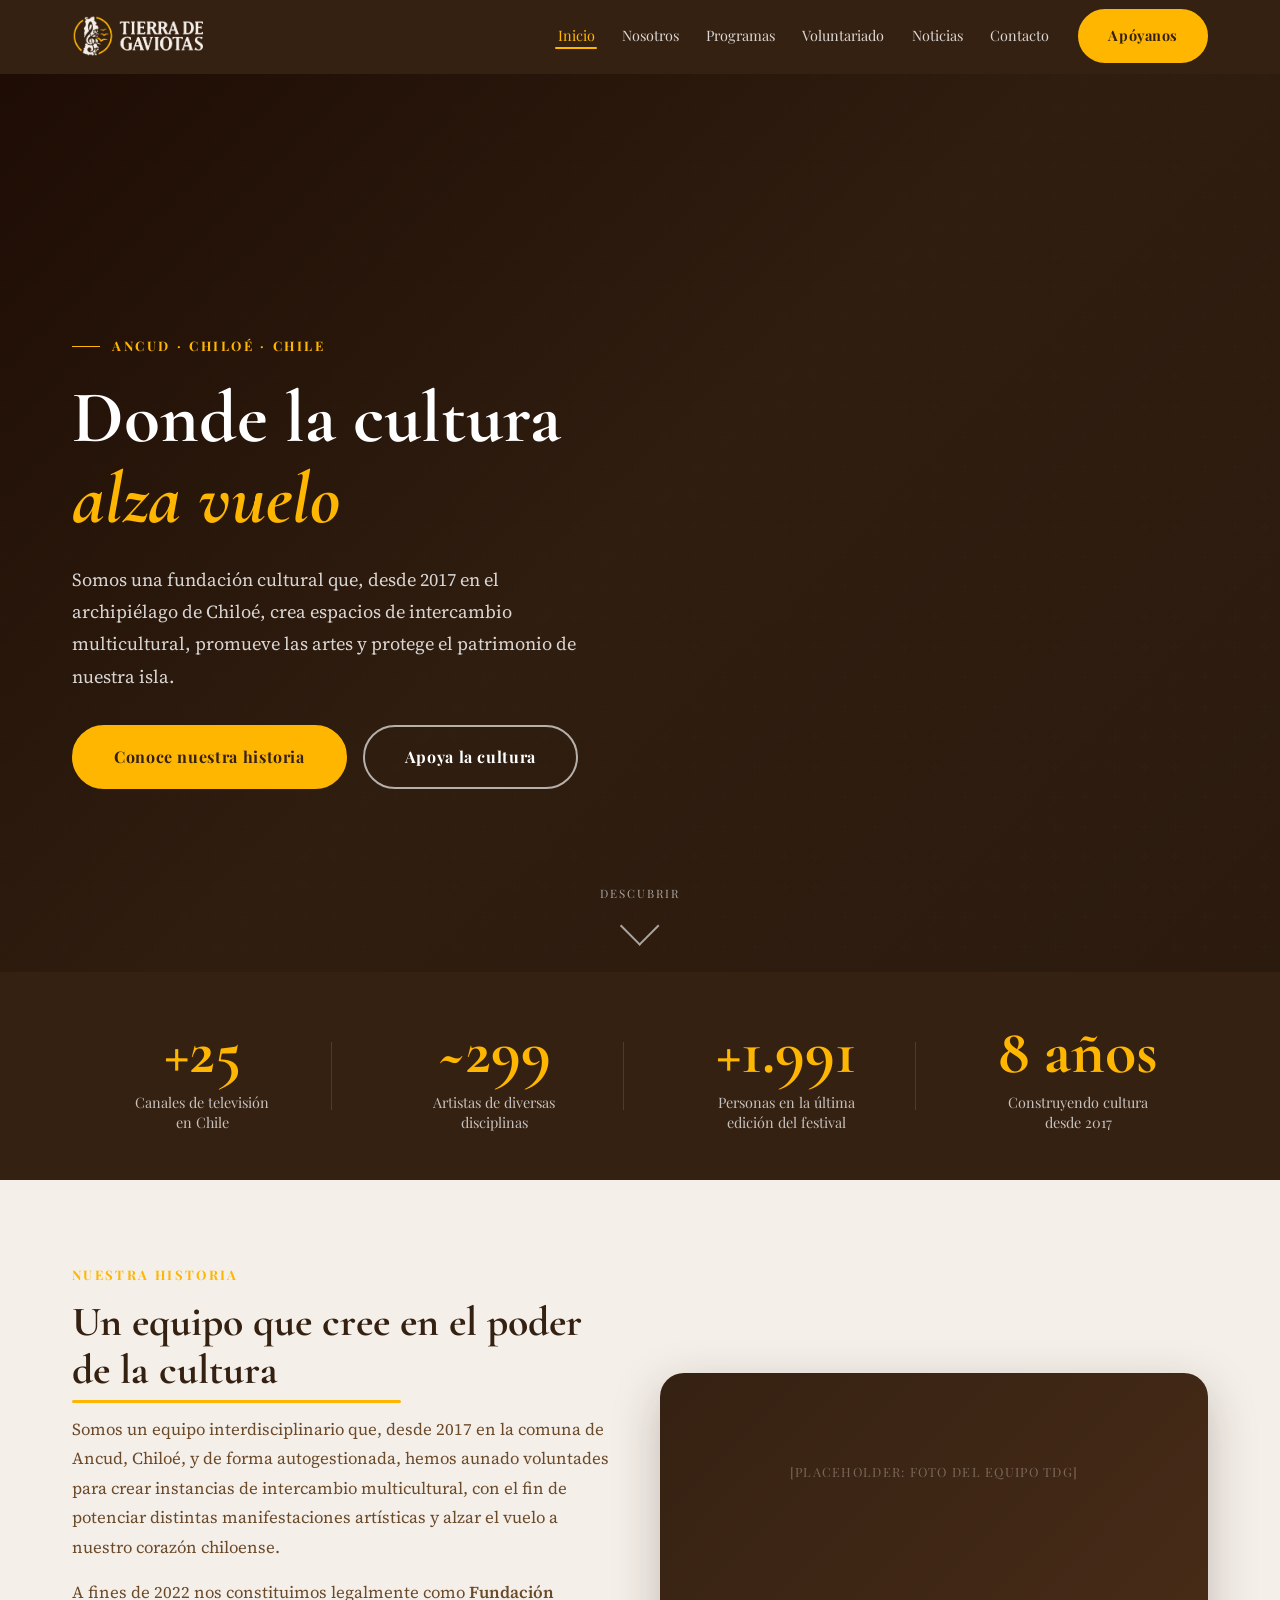
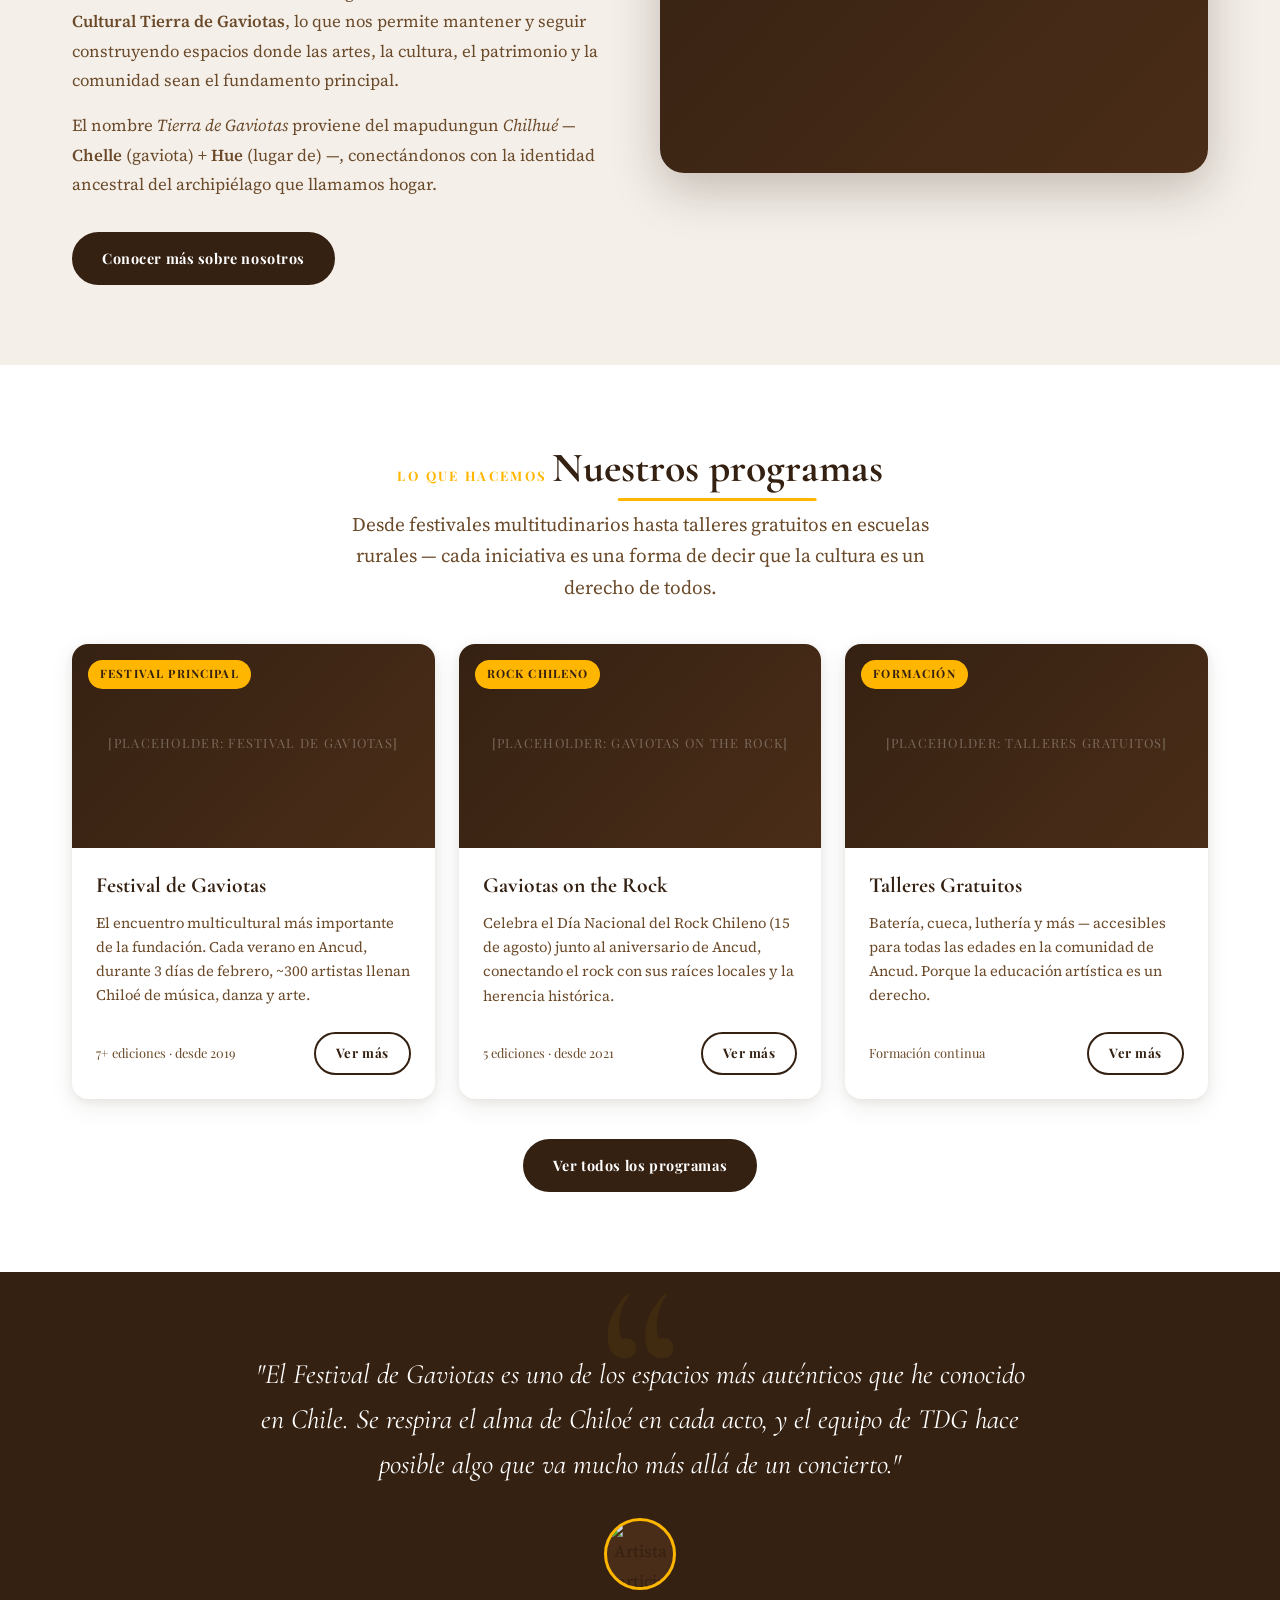
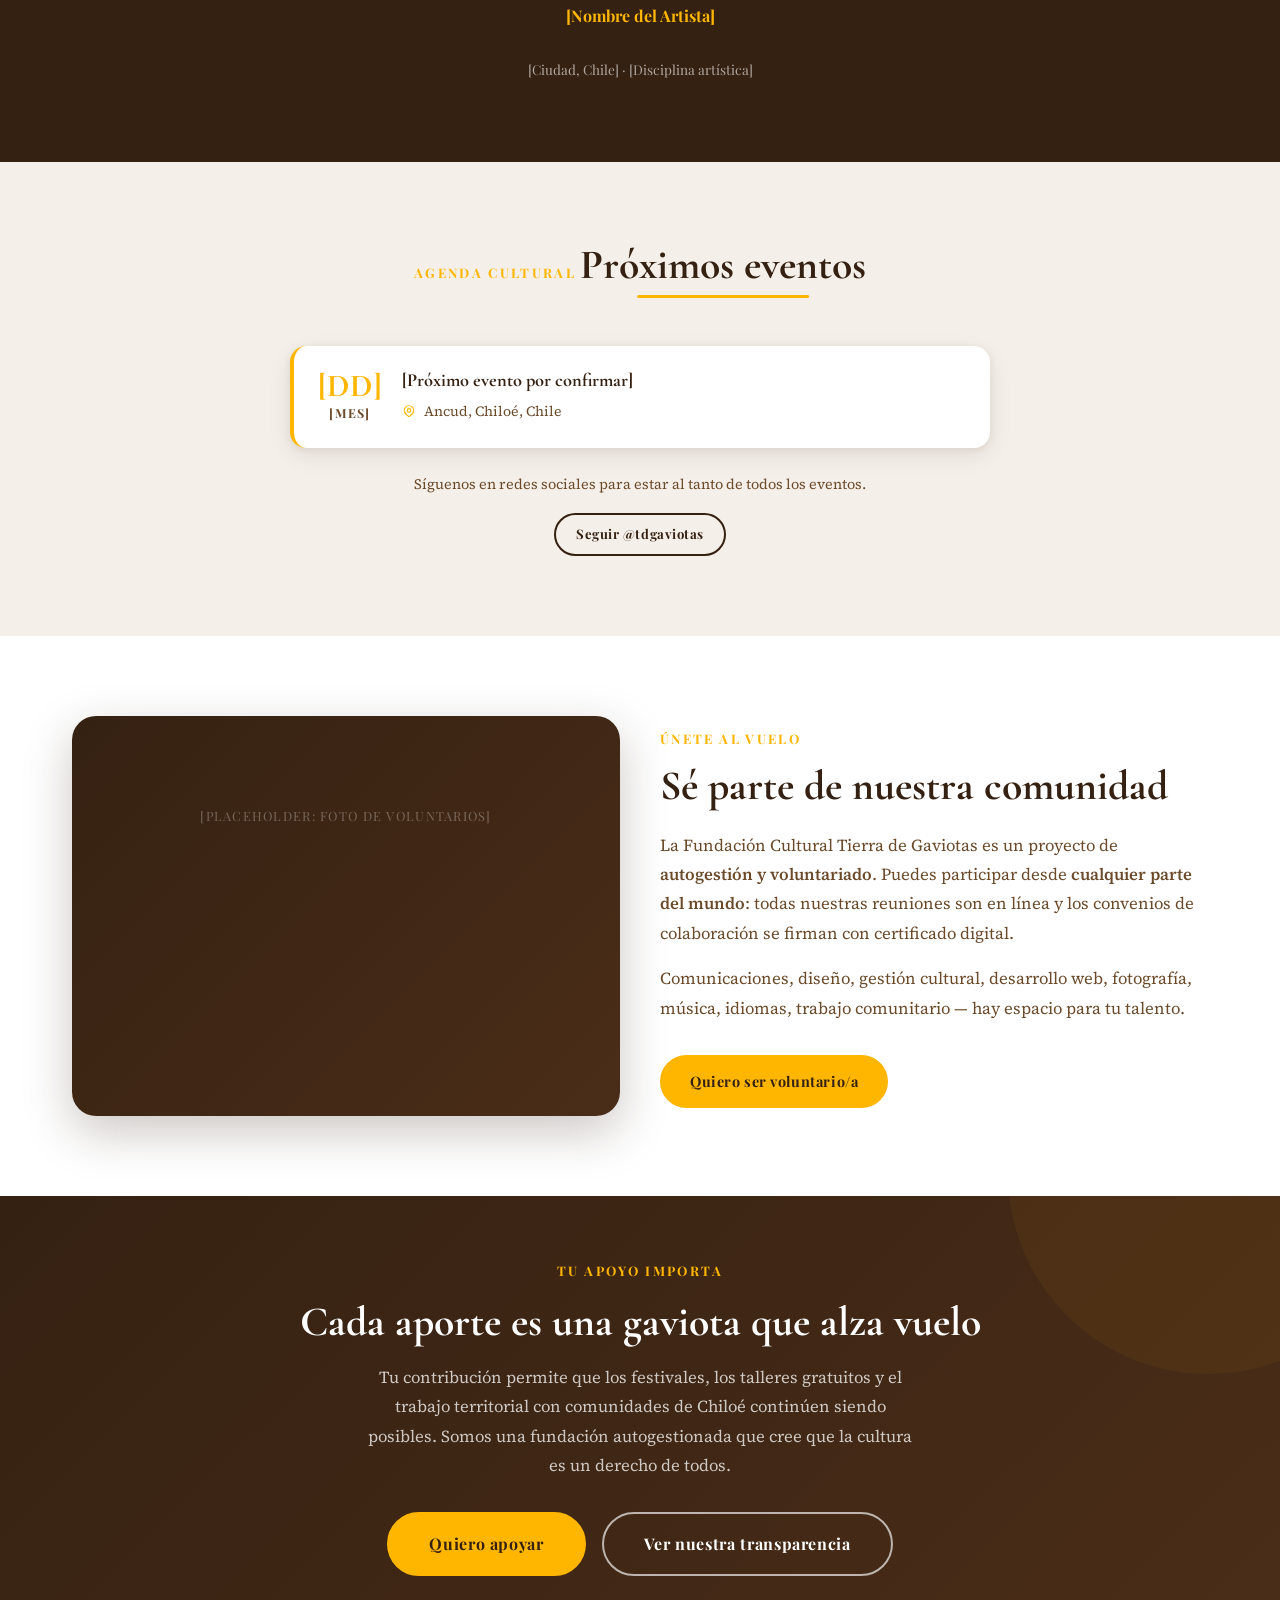
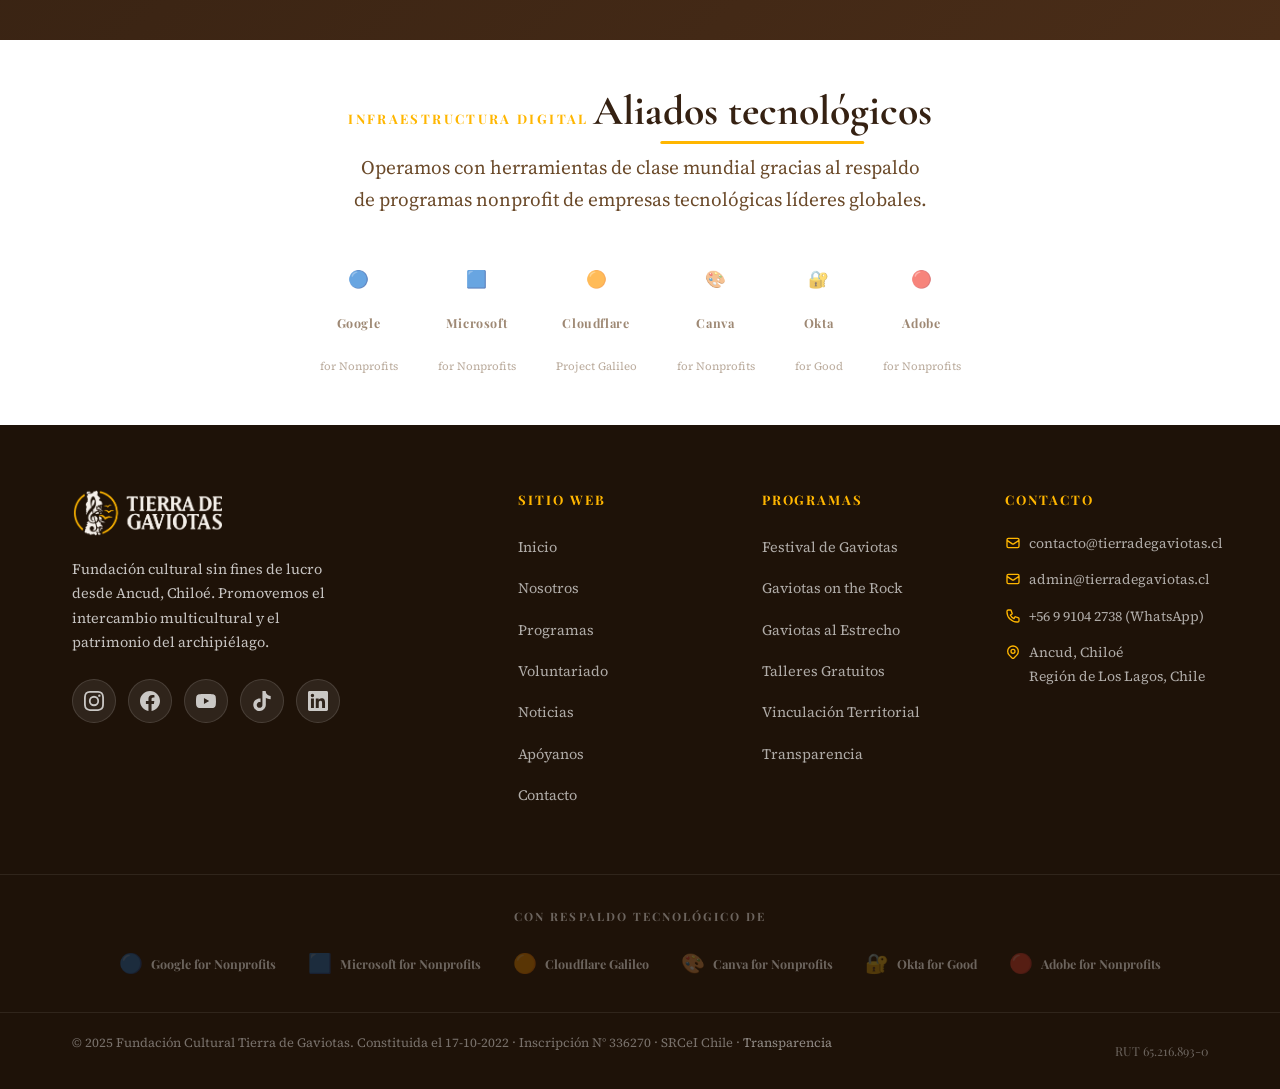
==== index.html @ a7a0f80d "Sitio web TDG v1.0 — Fundación Cultural Tierra de Gaviotas" ====
<!DOCTYPE html>
<html lang="es">
<head>
  <meta charset="UTF-8">
  <meta name="viewport" content="width=device-width, initial-scale=1">

  <title>Fundación Cultural Tierra de Gaviotas | Arte y Cultura en Chiloé, Chile</title>
  <meta name="description" content="Fundación Cultural Tierra de Gaviotas: impulsando las artes, el patrimonio y la cultura desde Ancud, Chiloé. Festival de Gaviotas, talleres gratuitos y más desde 2017.">
  <link rel="canonical" href="https://tierradegaviotas.cl/">

  <!-- Open Graph -->
  <meta property="og:type"        content="website">
  <meta property="og:url"         content="https://tierradegaviotas.cl/">
  <meta property="og:title"       content="Fundación Cultural Tierra de Gaviotas | Arte y Cultura en Chiloé">
  <meta property="og:description" content="Arte, cultura y patrimonio en el corazón de Chiloé. Festival de Gaviotas, talleres y vinculación comunitaria desde Ancud, Chile.">
  <meta property="og:image"       content="https://tierradegaviotas.cl/images/og-image.jpg">
  <meta property="og:image:width"  content="1200">
  <meta property="og:image:height" content="630">
  <meta property="og:locale"      content="es_CL">
  <meta property="og:site_name"   content="Fundación Cultural Tierra de Gaviotas">

  <!-- Twitter Card -->
  <meta name="twitter:card"        content="summary_large_image">
  <meta name="twitter:site"        content="@tdgaviotas">
  <meta name="twitter:title"       content="Fundación Cultural Tierra de Gaviotas">
  <meta name="twitter:description" content="Arte, cultura y patrimonio desde Chiloé, Chile.">
  <meta name="twitter:image"       content="https://tierradegaviotas.cl/images/og-image.jpg">

  <!-- Favicons -->
  <link rel="icon" type="image/svg+xml" href="/favicon.svg">
  <link rel="icon" type="image/x-icon"  href="/favicon.ico">
  <link rel="apple-touch-icon" sizes="180x180" href="/apple-touch-icon.png">
  <link rel="manifest" href="/site.webmanifest">
  <meta name="theme-color" content="#352112">

  <!-- Preconnect -->
  <link rel="preconnect" href="https://fonts.googleapis.com">
  <link rel="preconnect" href="https://fonts.gstatic.com" crossorigin>
  <link href="https://fonts.googleapis.com/css2?family=Cormorant+Garamond:ital,wght@0,600;0,700;1,700&family=Playfair+Display:ital,wght@0,400;0,700;1,400&family=Source+Serif+4:opsz,wght@8..60,300;8..60,400;8..60,600&display=swap" rel="stylesheet">

  <!-- Estilos -->
  <link rel="stylesheet" href="css/main.css">
  <link rel="stylesheet" href="css/components.css">
  <link rel="stylesheet" href="css/responsive.css">

  <!-- Schema.org JSON-LD -->
  <script type="application/ld+json">
  {
    "@context": "https://schema.org",
    "@type": ["NGO", "Organization"],
    "@id": "https://tierradegaviotas.cl/#organization",
    "name": "Fundación Cultural Tierra de Gaviotas",
    "alternateName": ["Tierra de Gaviotas", "TDG", "TDGaviotas"],
    "legalName": "Fundación Cultural Tierra de Gaviotas",
    "taxID": "65.216.893-0",
    "url": "https://tierradegaviotas.cl",
    "logo": {
      "@type": "ImageObject",
      "url": "https://tierradegaviotas.cl/images/logo/TDG_1_Horizontal_-_Para_fondo_claro.png",
      "width": 600,
      "height": 200
    },
    "image": "https://tierradegaviotas.cl/images/og-image.jpg",
    "description": "Fundación cultural sin fines de lucro fundada en Ancud, Chiloé, Chile. Promueve el intercambio multicultural, las artes, el patrimonio y la vinculación comunitaria desde 2017.",
    "foundingDate": "2022",
    "foundingLocation": { "@type": "Place", "name": "Ancud, Chiloé, Chile" },
    "address": {
      "@type": "PostalAddress",
      "addressLocality": "Ancud",
      "addressRegion": "Los Lagos",
      "addressCountry": "CL"
    },
    "contactPoint": [
      { "@type": "ContactPoint", "email": "contacto@tierradegaviotas.cl", "contactType": "customer support", "availableLanguage": "Spanish" },
      { "@type": "ContactPoint", "telephone": "+56991042738", "contactType": "customer support" }
    ],
    "sameAs": [
      "https://instagram.com/tdgaviotas",
      "https://facebook.com/tdgaviotas",
      "https://youtube.com/@tdgaviotas",
      "https://tiktok.com/@tdgaviotas",
      "https://linkedin.com/company/tierra-de-gaviotas"
    ],
    "knowsAbout": ["Cultura chilota", "Música chilena", "Patrimonio cultural", "Festivales de música", "Artes escénicas", "Luthería", "Folclore chileno"],
    "areaServed": { "@type": "Place", "name": "Chile" }
  }
  </script>
</head>

<body>
  <a href="#main-content" class="skip-link">Ir al contenido principal</a>

  <!-- ===================== NAVBAR ===================== -->
  <header class="navbar" id="navbar" role="banner">
    <div class="container navbar__inner">
      <a href="index.html" class="navbar__logo" aria-label="Fundación Cultural Tierra de Gaviotas — Inicio">
        <img src="images/logo/TDG_1_Horizontal_-_Para_fondo_oscuro.png"
             alt="Tierra de Gaviotas"
             class="navbar__logo-img"
             width="200" height="55"
             onerror="this.style.display='none';this.nextElementSibling.style.display='block'">
        <span class="navbar__logo-fallback" style="display:none">Tierra de <span>Gaviotas</span></span>
      </a>

      <button class="navbar__hamburger"
              id="menuToggle"
              aria-expanded="false"
              aria-controls="navMenu"
              aria-label="Abrir menú de navegación">
        <span class="navbar__hamburger-line"></span>
        <span class="navbar__hamburger-line"></span>
        <span class="navbar__hamburger-line"></span>
      </button>

      <nav class="navbar__nav" id="navMenu" role="navigation" aria-label="Navegación principal">
        <ul class="navbar__list">
          <li><a href="index.html"        class="navbar__link" aria-current="page">Inicio</a></li>
          <li><a href="nosotros.html"     class="navbar__link">Nosotros</a></li>
          <li><a href="programas.html"    class="navbar__link">Programas</a></li>
          <li><a href="voluntariado.html" class="navbar__link">Voluntariado</a></li>
          <li><a href="noticias.html"     class="navbar__link">Noticias</a></li>
          <li><a href="contacto.html"     class="navbar__link">Contacto</a></li>
        </ul>
        <a href="donaciones.html" class="btn btn--ambar navbar__cta">Apóyanos</a>
      </nav>
    </div>
  </header>

  <!-- ===================== MAIN ===================== -->
  <main id="main-content" role="main">

    <!-- ───── 1. HERO ───── -->
    <section class="hero" id="hero" aria-label="Presentación de la fundación">
      <div class="hero__bg" aria-hidden="true">
        <!-- [PLACEHOLDER: Reemplazar el fondo CSS con imagen real. Usar una foto impactante de Ancud, Chiloé, o del Festival de Gaviotas. Nombre sugerido: images/hero/hero-chiloe.jpg] -->
      </div>
      <div class="container">
        <div class="hero__content reveal">
          <span class="hero__label">Ancud · Chiloé · Chile</span>
          <h1 class="hero__title">
            Donde la cultura<br><em>alza vuelo</em>
          </h1>
          <p class="hero__desc">
            Somos una fundación cultural que, desde 2017 en el archipiélago de Chiloé,
            crea espacios de intercambio multicultural, promueve las artes y protege el
            patrimonio de nuestra isla.
          </p>
          <div class="hero__ctas">
            <a href="nosotros.html" class="btn btn--ambar btn--lg">Conoce nuestra historia</a>
            <a href="donaciones.html" class="btn btn--outline-white btn--lg">Apoya la cultura</a>
          </div>
        </div>
      </div>
      <button class="hero__scroll" aria-label="Desplazarse hacia abajo">
        <span class="hero__scroll-text">Descubrir</span>
        <span class="hero__scroll-arrow" aria-hidden="true"></span>
      </button>
    </section>

    <!-- ───── 2. CIFRAS DE IMPACTO ───── -->
    <section class="impact" id="impact" aria-labelledby="impact-title">
      <div class="container">
        <p class="sr-only" id="impact-title">Cifras de impacto de la Fundación</p>
        <div class="impact__grid">
          <div class="impact__item reveal">
            <span class="impact__number"
                  data-counter="25"
                  data-prefix="+"
                  aria-label="Más de 25 canales de televisión">+25</span>
            <p class="impact__label">Canales de televisión<br>en Chile</p>
          </div>
          <div class="impact__item reveal reveal-delay-1">
            <span class="impact__number"
                  data-counter="300"
                  data-prefix="~"
                  aria-label="Aproximadamente 300 artistas">~300</span>
            <p class="impact__label">Artistas de diversas<br>disciplinas</p>
          </div>
          <div class="impact__item reveal reveal-delay-2">
            <span class="impact__number"
                  data-counter="2000"
                  data-prefix="+"
                  aria-label="Más de 2000 personas">+2.000</span>
            <p class="impact__label">Personas en la última<br>edición del festival</p>
          </div>
          <div class="impact__item reveal reveal-delay-3">
            <span class="impact__number"
                  data-counter="8"
                  data-suffix=" años"
                  aria-label="8 años de historia">8 años</span>
            <p class="impact__label">Construyendo cultura<br>desde 2017</p>
          </div>
        </div>
      </div>
    </section>

    <!-- ───── 3. QUIÉNES SOMOS ───── -->
    <section class="section bg-crema" id="quienes-somos" aria-labelledby="qs-title">
      <div class="container">
        <div class="about-grid">
          <div class="about-content reveal">
            <span class="label">Nuestra historia</span>
            <h2 id="qs-title" class="heading-line">Un equipo que cree en el poder de la cultura</h2>
            <p>
              Somos un equipo interdisciplinario que, desde 2017 en la comuna de Ancud, Chiloé,
              y de forma autogestionada, hemos aunado voluntades para crear instancias de intercambio
              multicultural, con el fin de potenciar distintas manifestaciones artísticas y alzar
              el vuelo a nuestro corazón chiloense.
            </p>
            <p>
              A fines de 2022 nos constituimos legalmente como <strong>Fundación Cultural Tierra de Gaviotas</strong>,
              lo que nos permite mantener y seguir construyendo espacios donde las artes, la cultura,
              el patrimonio y la comunidad sean el fundamento principal.
            </p>
            <p>
              El nombre <em>Tierra de Gaviotas</em> proviene del mapudungun
              <em>Chilhué</em> — <strong>Chelle</strong> (gaviota) + <strong>Hue</strong> (lugar de) —,
              conectándonos con la identidad ancestral del archipiélago que llamamos hogar.
            </p>
            <a href="nosotros.html" class="btn btn--cafe">Conocer más sobre nosotros</a>
          </div>
          <div class="about-img reveal reveal-delay-2">
            <!-- [PLACEHOLDER: Foto del equipo o del símbolo/logo en contexto cultural. Nombre sugerido: images/equipo/equipo-tdg.jpg] -->
            <img src="images/equipo/equipo-tdg.jpg"
                 alt="Equipo de la Fundación Cultural Tierra de Gaviotas en Ancud, Chiloé"
                 loading="lazy"
                 data-placeholder-text="[PLACEHOLDER: Foto del equipo TDG]">
          </div>
        </div>
      </div>
    </section>

    <!-- ───── 4. NUESTROS PROGRAMAS ───── -->
    <section class="section bg-blanco" id="programas" aria-labelledby="prog-title">
      <div class="container">
        <header class="section-header reveal">
          <span class="label">Lo que hacemos</span>
          <h2 id="prog-title" class="heading-line heading-line--center">Nuestros programas</h2>
          <p class="lead">
            Desde festivales multitudinarios hasta talleres gratuitos en escuelas rurales —
            cada iniciativa es una forma de decir que la cultura es un derecho de todos.
          </p>
        </header>

        <div class="grid grid-auto-3">

          <!-- Festival de Gaviotas -->
          <article class="card-programa reveal">
            <div class="card-programa__img">
              <span class="card-programa__tag">Festival principal</span>
              <!-- [PLACEHOLDER: imagen Festival de Gaviotas. Nombre: images/eventos/festival-gaviotas.jpg] -->
              <img src="images/eventos/festival-gaviotas.jpg"
                   alt="Festival de Gaviotas en Ancud, Chiloé"
                   loading="lazy"
                   data-placeholder-text="[PLACEHOLDER: Festival de Gaviotas]">
            </div>
            <div class="card-programa__body">
              <h3 class="card-programa__title">Festival de Gaviotas</h3>
              <p class="card-programa__desc">
                El encuentro multicultural más importante de la fundación. Cada verano en Ancud,
                durante 3 días de febrero, ~300 artistas llenan Chiloé de música, danza y arte.
              </p>
            </div>
            <div class="card-programa__footer">
              <span class="card-programa__editions">7+ ediciones · desde 2019</span>
              <a href="programas.html#festival" class="btn btn--outline btn--sm">Ver más</a>
            </div>
          </article>

          <!-- Gaviotas on the Rock -->
          <article class="card-programa reveal reveal-delay-1">
            <div class="card-programa__img">
              <span class="card-programa__tag">Rock chileno</span>
              <!-- [PLACEHOLDER: imagen Gaviotas on the Rock. Nombre: images/eventos/gaviotas-on-the-rock.jpg] -->
              <img src="images/eventos/gaviotas-on-the-rock.jpg"
                   alt="Gaviotas on the Rock — Día Nacional del Rock Chileno en Ancud"
                   loading="lazy"
                   data-placeholder-text="[PLACEHOLDER: Gaviotas on the Rock]">
            </div>
            <div class="card-programa__body">
              <h3 class="card-programa__title">Gaviotas on the Rock</h3>
              <p class="card-programa__desc">
                Celebra el Día Nacional del Rock Chileno (15 de agosto) junto al aniversario
                de Ancud, conectando el rock con sus raíces locales y la herencia histórica.
              </p>
            </div>
            <div class="card-programa__footer">
              <span class="card-programa__editions">5 ediciones · desde 2021</span>
              <a href="programas.html#rock" class="btn btn--outline btn--sm">Ver más</a>
            </div>
          </article>

          <!-- Talleres Gratuitos -->
          <article class="card-programa reveal reveal-delay-2">
            <div class="card-programa__img">
              <span class="card-programa__tag">Formación</span>
              <!-- [PLACEHOLDER: imagen talleres. Nombre: images/talleres/talleres-tdg.jpg] -->
              <img src="images/talleres/talleres-tdg.jpg"
                   alt="Taller de batería y cueca para la comunidad de Ancud"
                   loading="lazy"
                   data-placeholder-text="[PLACEHOLDER: Talleres gratuitos]">
            </div>
            <div class="card-programa__body">
              <h3 class="card-programa__title">Talleres Gratuitos</h3>
              <p class="card-programa__desc">
                Batería, cueca, luthería y más — accesibles para todas las edades en la
                comunidad de Ancud. Porque la educación artística es un derecho.
              </p>
            </div>
            <div class="card-programa__footer">
              <span class="card-programa__editions">Formación continua</span>
              <a href="programas.html#talleres" class="btn btn--outline btn--sm">Ver más</a>
            </div>
          </article>

        </div>

        <div class="text-center" style="margin-top: 2.5rem;">
          <a href="programas.html" class="btn btn--cafe">Ver todos los programas</a>
        </div>
      </div>
    </section>

    <!-- ───── 5. TESTIMONIO ───── -->
    <section class="testimonial" id="testimonio" aria-label="Testimonio de participante">
      <div class="container">
        <figure class="testimonial__inner reveal">
          <blockquote class="testimonial__quote">
            <!-- [PLACEHOLDER: Reemplazar con testimonio real de un artista participante del Festival de Gaviotas] -->
            "El Festival de Gaviotas es uno de los espacios más auténticos que he conocido en Chile.
            Se respira el alma de Chiloé en cada acto, y el equipo de TDG hace posible algo
            que va mucho más allá de un concierto."
          </blockquote>
          <figcaption class="testimonial__author">
            <div class="testimonial__photo">
              <!-- [PLACEHOLDER: Foto del artista. Nombre: images/equipo/testimonio-artista.jpg] -->
              <img src="images/equipo/testimonio-artista.jpg"
                   alt="Artista participante del Festival de Gaviotas"
                   loading="lazy">
            </div>
            <p class="testimonial__name">
              <!-- [PLACEHOLDER: Nombre del artista] -->
              [Nombre del Artista]
            </p>
            <p class="testimonial__origin">
              <!-- [PLACEHOLDER: Procedencia y disciplina del artista] -->
              [Ciudad, Chile] · [Disciplina artística]
            </p>
          </figcaption>
        </figure>
      </div>
    </section>

    <!-- ───── 6. PRÓXIMOS EVENTOS ───── -->
    <section class="section bg-crema" id="eventos" aria-labelledby="ev-title">
      <div class="container">
        <header class="section-header reveal">
          <span class="label">Agenda cultural</span>
          <h2 id="ev-title" class="heading-line heading-line--center">Próximos eventos</h2>
        </header>

        <div class="grid" style="max-width: 700px; margin-inline: auto;">
          <!-- [PLACEHOLDER: Agregar eventos reales cuando se confirmen. Copiar el bloque article para cada evento] -->
          <article class="card-evento reveal">
            <div class="card-evento__fecha">
              <div class="card-evento__dia">[DD]</div>
              <div class="card-evento__mes">[Mes]</div>
            </div>
            <div>
              <h3 class="card-evento__titulo">
                <!-- [PLACEHOLDER: Nombre del próximo evento] -->
                [Próximo evento por confirmar]
              </h3>
              <p class="card-evento__lugar">
                <svg aria-hidden="true" fill="none" stroke="currentColor" viewBox="0 0 24 24"><path stroke-linecap="round" stroke-linejoin="round" stroke-width="2" d="M17.657 16.657L13.414 20.9a1.998 1.998 0 01-2.827 0l-4.244-4.243a8 8 0 1111.314 0z"/><path stroke-linecap="round" stroke-linejoin="round" stroke-width="2" d="M15 11a3 3 0 11-6 0 3 3 0 016 0z"/></svg>
                Ancud, Chiloé, Chile
              </p>
            </div>
          </article>
        </div>

        <p class="text-center text-suave reveal" style="margin-top: 1.5rem; font-size: 0.9rem;">
          Síguenos en redes sociales para estar al tanto de todos los eventos.
        </p>
        <div class="text-center" style="margin-top: 1rem;">
          <a href="https://instagram.com/tdgaviotas" target="_blank" rel="noopener noreferrer"
             class="btn btn--outline btn--sm">
            Seguir @tdgaviotas
          </a>
        </div>
      </div>
    </section>

    <!-- ───── 7. VOLUNTARIADO ───── -->
    <section class="section bg-blanco" id="voluntariado-home" aria-labelledby="vol-title">
      <div class="container">
        <div class="about-grid about-grid--reverse">
          <div class="about-content reveal">
            <span class="label">Únete al vuelo</span>
            <h2 id="vol-title">Sé parte de nuestra comunidad</h2>
            <p>
              La Fundación Cultural Tierra de Gaviotas es un proyecto de <strong>autogestión y
              voluntariado</strong>. Puedes participar desde <strong>cualquier parte del mundo</strong>:
              todas nuestras reuniones son en línea y los convenios de colaboración se firman
              con certificado digital.
            </p>
            <p>
              Comunicaciones, diseño, gestión cultural, desarrollo web, fotografía, música,
              idiomas, trabajo comunitario — hay espacio para tu talento.
            </p>
            <a href="voluntariado.html" class="btn btn--ambar">Quiero ser voluntario/a</a>
          </div>
          <div class="about-img reveal reveal-delay-2">
            <!-- [PLACEHOLDER: Foto de voluntarios o del equipo trabajando. Nombre: images/equipo/voluntarios.jpg] -->
            <img src="images/equipo/voluntarios.jpg"
                 alt="Voluntarios de la Fundación Tierra de Gaviotas"
                 loading="lazy"
                 data-placeholder-text="[PLACEHOLDER: Foto de voluntarios]">
          </div>
        </div>
      </div>
    </section>

    <!-- ───── 8. DONACIONES ───── -->
    <section class="cta-banner" id="donaciones-home" aria-labelledby="don-title">
      <div class="container">
        <span class="label" style="display: block; text-align: center; margin-bottom: 1rem;">Tu apoyo importa</span>
        <h2 id="don-title" class="reveal">
          Cada aporte es una gaviota que alza vuelo
        </h2>
        <p class="reveal reveal-delay-1">
          Tu contribución permite que los festivales, los talleres gratuitos y el trabajo
          territorial con comunidades de Chiloé continúen siendo posibles.
          Somos una fundación autogestionada que cree que la cultura es un derecho de todos.
        </p>
        <div class="cta-banner__btns reveal reveal-delay-2">
          <a href="donaciones.html" class="btn btn--ambar btn--lg">Quiero apoyar</a>
          <a href="nosotros.html#acreditaciones" class="btn btn--outline-white btn--lg">Ver nuestra transparencia</a>
        </div>
      </div>
    </section>

    <!-- ───── 9. APOYOS INSTITUCIONALES ───── -->
    <section class="apoyos" id="apoyos" aria-labelledby="apoyos-title">
      <div class="container">
        <header class="section-header reveal">
          <span class="label">Infraestructura digital</span>
          <h2 id="apoyos-title" class="heading-line heading-line--center">Aliados tecnológicos</h2>
          <p class="lead">
            Operamos con herramientas de clase mundial gracias al respaldo de programas
            nonprofit de empresas tecnológicas líderes globales.
          </p>
        </header>

        <div class="apoyos__logos">
          <div class="apoyo-item" data-tooltip="Google for Nonprofits — Google Workspace y herramientas de productividad">
            <div class="apoyo-item__icon" aria-hidden="true">🔵</div>
            <p class="apoyo-item__name">Google</p>
            <p class="apoyo-item__programa">for Nonprofits</p>
          </div>
          <div class="apoyo-item" data-tooltip="Microsoft for Nonprofits — Azure cloud USD $2.000 créditos anuales">
            <div class="apoyo-item__icon" aria-hidden="true">🟦</div>
            <p class="apoyo-item__name">Microsoft</p>
            <p class="apoyo-item__programa">for Nonprofits</p>
          </div>
          <div class="apoyo-item" data-tooltip="Cloudflare Project Galileo — Hosting, seguridad y CDN global">
            <div class="apoyo-item__icon" aria-hidden="true">🟠</div>
            <p class="apoyo-item__name">Cloudflare</p>
            <p class="apoyo-item__programa">Project Galileo</p>
          </div>
          <div class="apoyo-item" data-tooltip="Canva for Nonprofits — Diseño gráfico y comunicaciones">
            <div class="apoyo-item__icon" aria-hidden="true">🎨</div>
            <p class="apoyo-item__name">Canva</p>
            <p class="apoyo-item__programa">for Nonprofits</p>
          </div>
          <div class="apoyo-item" data-tooltip="Okta for Good — Identidad digital y seguridad de acceso">
            <div class="apoyo-item__icon" aria-hidden="true">🔐</div>
            <p class="apoyo-item__name">Okta</p>
            <p class="apoyo-item__programa">for Good</p>
          </div>
          <div class="apoyo-item" data-tooltip="Adobe Creative Cloud for Nonprofits — Diseño y producción audiovisual">
            <div class="apoyo-item__icon" aria-hidden="true">🔴</div>
            <p class="apoyo-item__name">Adobe</p>
            <p class="apoyo-item__programa">for Nonprofits</p>
          </div>
        </div>
      </div>
    </section>

  </main>

  <!-- ===================== FOOTER ===================== -->
  <footer class="footer" role="contentinfo">
    <div class="footer__top">
      <div class="container footer__grid">

        <!-- Columna marca -->
        <div>
          <a href="index.html" aria-label="Fundación Cultural Tierra de Gaviotas — Inicio">
            <img src="images/logo/TDG_1_Horizontal_-_Para_fondo_oscuro.png"
                 alt="Tierra de Gaviotas"
                 class="footer__brand-logo"
                 loading="lazy"
                 onerror="this.style.display='none';this.nextElementSibling.style.display='block'">
            <span class="footer__brand-logo-fallback" style="display:none">Tierra de Gaviotas</span>
          </a>
          <p class="footer__tagline">
            Fundación cultural sin fines de lucro desde Ancud, Chiloé.
            Promovemos el intercambio multicultural y el patrimonio del archipiélago.
          </p>
          <nav aria-label="Redes sociales">
            <ul class="social-list">
              <li>
                <a href="https://instagram.com/tdgaviotas" target="_blank" rel="noopener noreferrer"
                   class="social-link" aria-label="Instagram @tdgaviotas">
                  <svg aria-hidden="true" fill="currentColor" viewBox="0 0 24 24"><path d="M12 2.163c3.204 0 3.584.012 4.85.07 3.252.148 4.771 1.691 4.919 4.919.058 1.265.069 1.645.069 4.849 0 3.205-.012 3.584-.069 4.849-.149 3.225-1.664 4.771-4.919 4.919-1.266.058-1.644.07-4.85.07-3.204 0-3.584-.012-4.849-.07-3.26-.149-4.771-1.699-4.919-4.92-.058-1.265-.07-1.644-.07-4.849 0-3.204.013-3.583.07-4.849.149-3.227 1.664-4.771 4.919-4.919 1.266-.057 1.645-.069 4.849-.069zM12 0C8.741 0 8.333.014 7.053.072 2.695.272.273 2.69.073 7.052.014 8.333 0 8.741 0 12c0 3.259.014 3.668.072 4.948.2 4.358 2.618 6.78 6.98 6.98C8.333 23.986 8.741 24 12 24c3.259 0 3.668-.014 4.948-.072 4.354-.2 6.782-2.618 6.979-6.98.059-1.28.073-1.689.073-4.948 0-3.259-.014-3.667-.072-4.947-.196-4.354-2.617-6.78-6.979-6.98C15.668.014 15.259 0 12 0zm0 5.838a6.162 6.162 0 100 12.324 6.162 6.162 0 000-12.324zM12 16a4 4 0 110-8 4 4 0 010 8zm6.406-11.845a1.44 1.44 0 100 2.881 1.44 1.44 0 000-2.881z"/></svg>
                </a>
              </li>
              <li>
                <a href="https://facebook.com/tdgaviotas" target="_blank" rel="noopener noreferrer"
                   class="social-link" aria-label="Facebook /tdgaviotas">
                  <svg aria-hidden="true" fill="currentColor" viewBox="0 0 24 24"><path d="M24 12.073c0-6.627-5.373-12-12-12s-12 5.373-12 12c0 5.99 4.388 10.954 10.125 11.854v-8.385H7.078v-3.47h3.047V9.43c0-3.007 1.792-4.669 4.533-4.669 1.312 0 2.686.235 2.686.235v2.953H15.83c-1.491 0-1.956.925-1.956 1.874v2.25h3.328l-.532 3.47h-2.796v8.385C19.612 23.027 24 18.062 24 12.073z"/></svg>
                </a>
              </li>
              <li>
                <a href="https://youtube.com/@tdgaviotas" target="_blank" rel="noopener noreferrer"
                   class="social-link" aria-label="YouTube @tdgaviotas">
                  <svg aria-hidden="true" fill="currentColor" viewBox="0 0 24 24"><path d="M23.498 6.186a3.016 3.016 0 00-2.122-2.136C19.505 3.545 12 3.545 12 3.545s-7.505 0-9.377.505A3.017 3.017 0 00.502 6.186C0 8.07 0 12 0 12s0 3.93.502 5.814a3.016 3.016 0 002.122 2.136c1.871.505 9.376.505 9.376.505s7.505 0 9.377-.505a3.015 3.015 0 002.122-2.136C24 15.93 24 12 24 12s0-3.93-.502-5.814zM9.545 15.568V8.432L15.818 12l-6.273 3.568z"/></svg>
                </a>
              </li>
              <li>
                <a href="https://tiktok.com/@tdgaviotas" target="_blank" rel="noopener noreferrer"
                   class="social-link" aria-label="TikTok @tdgaviotas">
                  <svg aria-hidden="true" fill="currentColor" viewBox="0 0 24 24"><path d="M12.525.02c1.31-.02 2.61-.01 3.91-.02.08 1.53.63 3.09 1.75 4.17 1.12 1.11 2.7 1.62 4.24 1.79v4.03c-1.44-.05-2.89-.35-4.2-.97-.57-.26-1.1-.59-1.62-.93-.01 2.92.01 5.84-.02 8.75-.08 1.4-.54 2.79-1.35 3.94-1.31 1.92-3.58 3.17-5.91 3.21-1.43.08-2.86-.31-4.08-1.03-2.02-1.19-3.44-3.37-3.65-5.71-.02-.5-.03-1-.01-1.49.18-1.9 1.12-3.72 2.58-4.96 1.66-1.44 3.98-2.13 6.15-1.72.02 1.48-.04 2.96-.04 4.44-.99-.32-2.15-.23-3.02.37-.63.41-1.11 1.04-1.36 1.75-.21.51-.15 1.07-.14 1.61.24 1.64 1.82 3.02 3.5 2.87 1.12-.01 2.19-.66 2.77-1.61.19-.33.4-.67.41-1.06.1-1.79.06-3.57.07-5.36.01-4.03-.01-8.05.02-12.07z"/></svg>
                </a>
              </li>
              <li>
                <a href="https://linkedin.com/company/tierra-de-gaviotas" target="_blank" rel="noopener noreferrer"
                   class="social-link" aria-label="LinkedIn tierra-de-gaviotas">
                  <svg aria-hidden="true" fill="currentColor" viewBox="0 0 24 24"><path d="M20.447 20.452h-3.554v-5.569c0-1.328-.027-3.037-1.852-3.037-1.853 0-2.136 1.445-2.136 2.939v5.667H9.351V9h3.414v1.561h.046c.477-.9 1.637-1.85 3.37-1.85 3.601 0 4.267 2.37 4.267 5.455v6.286zM5.337 7.433a2.062 2.062 0 01-2.063-2.065 2.064 2.064 0 112.063 2.065zm1.782 13.019H3.555V9h3.564v11.452zM22.225 0H1.771C.792 0 0 .774 0 1.729v20.542C0 23.227.792 24 1.771 24h20.451C23.2 24 24 23.227 24 22.271V1.729C24 .774 23.2 0 22.222 0h.003z"/></svg>
                </a>
              </li>
            </ul>
          </nav>
        </div>

        <!-- Columna links -->
        <nav aria-label="Mapa del sitio">
          <p class="footer__col-title">Sitio web</p>
          <ul class="footer__nav">
            <li><a href="index.html">Inicio</a></li>
            <li><a href="nosotros.html">Nosotros</a></li>
            <li><a href="programas.html">Programas</a></li>
            <li><a href="voluntariado.html">Voluntariado</a></li>
            <li><a href="noticias.html">Noticias</a></li>
            <li><a href="donaciones.html">Apóyanos</a></li>
            <li><a href="contacto.html">Contacto</a></li>
          </ul>
        </nav>

        <!-- Columna programas -->
        <nav aria-label="Programas">
          <p class="footer__col-title">Programas</p>
          <ul class="footer__nav">
            <li><a href="programas.html#festival">Festival de Gaviotas</a></li>
            <li><a href="programas.html#rock">Gaviotas on the Rock</a></li>
            <li><a href="programas.html#estrecho">Gaviotas al Estrecho</a></li>
            <li><a href="programas.html#talleres">Talleres Gratuitos</a></li>
            <li><a href="programas.html#vinculacion">Vinculación Territorial</a></li>
            <li><a href="nosotros.html#acreditaciones">Transparencia</a></li>
          </ul>
        </nav>

        <!-- Columna contacto -->
        <div>
          <p class="footer__col-title">Contacto</p>
          <ul class="footer__contact-list">
            <li class="footer__contact-item">
              <svg aria-hidden="true" fill="none" stroke="currentColor" viewBox="0 0 24 24"><path stroke-linecap="round" stroke-linejoin="round" stroke-width="2" d="M3 8l7.89 5.26a2 2 0 002.22 0L21 8M5 19h14a2 2 0 002-2V7a2 2 0 00-2-2H5a2 2 0 00-2 2v10a2 2 0 002 2z"/></svg>
              <a href="mailto:contacto@tierradegaviotas.cl">contacto@tierradegaviotas.cl</a>
            </li>
            <li class="footer__contact-item">
              <svg aria-hidden="true" fill="none" stroke="currentColor" viewBox="0 0 24 24"><path stroke-linecap="round" stroke-linejoin="round" stroke-width="2" d="M3 8l7.89 5.26a2 2 0 002.22 0L21 8M5 19h14a2 2 0 002-2V7a2 2 0 00-2-2H5a2 2 0 00-2 2v10a2 2 0 002 2z"/></svg>
              <a href="mailto:admin@tierradegaviotas.cl">admin@tierradegaviotas.cl</a>
            </li>
            <li class="footer__contact-item">
              <svg aria-hidden="true" fill="none" stroke="currentColor" viewBox="0 0 24 24"><path stroke-linecap="round" stroke-linejoin="round" stroke-width="2" d="M3 5a2 2 0 012-2h3.28a1 1 0 01.948.684l1.498 4.493a1 1 0 01-.502 1.21l-2.257 1.13a11.042 11.042 0 005.516 5.516l1.13-2.257a1 1 0 011.21-.502l4.493 1.498a1 1 0 01.684.949V19a2 2 0 01-2 2h-1C9.716 21 3 14.284 3 6V5z"/></svg>
              <a href="https://wa.me/56991042738" target="_blank" rel="noopener noreferrer">
                +56 9 9104 2738 (WhatsApp)
              </a>
            </li>
            <li class="footer__contact-item">
              <svg aria-hidden="true" fill="none" stroke="currentColor" viewBox="0 0 24 24"><path stroke-linecap="round" stroke-linejoin="round" stroke-width="2" d="M17.657 16.657L13.414 20.9a1.998 1.998 0 01-2.827 0l-4.244-4.243a8 8 0 1111.314 0z"/><path stroke-linecap="round" stroke-linejoin="round" stroke-width="2" d="M15 11a3 3 0 11-6 0 3 3 0 016 0z"/></svg>
              <span>Ancud, Chiloé<br>Región de Los Lagos, Chile</span>
            </li>
          </ul>
        </div>

      </div>
    </div>

    <!-- Aliados tecnológicos -->
    <div class="footer__aliados">
      <div class="container">
        <p class="footer__aliados-title">Con respaldo tecnológico de</p>
        <div class="footer__aliados-logos">
          <span class="footer__aliado-item"><span class="footer__aliado-icon">🔵</span><span class="footer__aliado-name">Google for Nonprofits</span></span>
          <span class="footer__aliado-item"><span class="footer__aliado-icon">🟦</span><span class="footer__aliado-name">Microsoft for Nonprofits</span></span>
          <span class="footer__aliado-item"><span class="footer__aliado-icon">🟠</span><span class="footer__aliado-name">Cloudflare Galileo</span></span>
          <span class="footer__aliado-item"><span class="footer__aliado-icon">🎨</span><span class="footer__aliado-name">Canva for Nonprofits</span></span>
          <span class="footer__aliado-item"><span class="footer__aliado-icon">🔐</span><span class="footer__aliado-name">Okta for Good</span></span>
          <span class="footer__aliado-item"><span class="footer__aliado-icon">🔴</span><span class="footer__aliado-name">Adobe for Nonprofits</span></span>
        </div>
      </div>
    </div>

    <!-- Barra inferior -->
    <div class="container footer__bottom">
      <p class="footer__legal">
        © 2025 Fundación Cultural Tierra de Gaviotas.
        Constituida el 17-10-2022 · Inscripción N° 336270 · SRCeI Chile ·
        <a href="nosotros.html#acreditaciones">Transparencia</a>
      </p>
      <p class="footer__rut">RUT 65.216.893-0</p>
    </div>
  </footer>

  <script src="js/main.js"></script>
  <script src="js/components.js"></script>
</body>
</html>
---- css/main.css ----
/* ================================================================
   FUNDACIÓN CULTURAL TIERRA DE GAVIOTAS — main.css
   Variables globales, reset, tipografía, layout, utilidades
   ================================================================ */

/* === CUSTOM PROPERTIES === */
:root {
  /* Paleta cromática institucional */
  --color-cafe:        #352112;
  --color-cafe-mid:    #4a2d18;
  --color-cafe-oscuro: #1e1208;
  --color-cafe-claro:  #6B4A2A;
  --color-ambar:       #FFB600;
  --color-ambar-hover: #e6a400;
  --color-ambar-light: rgba(255, 182, 0, 0.12);
  --color-crema:       #F4EFE9;
  --color-crema-dark:  #e8e0d5;
  --color-blanco:      #FFFFFF;
  --color-texto:       #352112;
  --color-texto-suave: #6B4A2A;

  /* Tipografías */
  --font-titulo:  'Cormorant Garamond', Georgia, 'Times New Roman', serif;
  --font-display: 'Playfair Display', Georgia, serif;
  --font-cuerpo:  'Source Serif 4', Georgia, serif;

  /* Escala de espaciado */
  --sp-1:  0.25rem;   /* 4px  */
  --sp-2:  0.5rem;    /* 8px  */
  --sp-3:  0.75rem;   /* 12px */
  --sp-4:  1rem;      /* 16px */
  --sp-5:  1.25rem;   /* 20px */
  --sp-6:  1.5rem;    /* 24px */
  --sp-8:  2rem;      /* 32px */
  --sp-10: 2.5rem;    /* 40px */
  --sp-12: 3rem;      /* 48px */
  --sp-16: 4rem;      /* 64px */
  --sp-20: 5rem;      /* 80px */
  --sp-24: 6rem;      /* 96px */

  /* Layout */
  --max-width:        1200px;
  --max-width-narrow: 800px;
  --container-px:     1.25rem;
  --navbar-h:         72px;

  /* Bordes */
  --radius-sm:   4px;
  --radius-md:   8px;
  --radius-lg:   16px;
  --radius-xl:   24px;
  --radius-full: 9999px;

  /* Sombras */
  --shadow-sm:  0 1px 3px rgba(53, 33, 18, 0.10);
  --shadow-md:  0 4px 12px rgba(53, 33, 18, 0.15);
  --shadow-lg:  0 8px 24px rgba(53, 33, 18, 0.20);
  --shadow-xl:  0 16px 48px rgba(53, 33, 18, 0.25);
  --shadow-card: 0 2px 8px rgba(53, 33, 18, 0.08), 0 8px 24px rgba(53, 33, 18, 0.08);

  /* Transiciones */
  --t-fast:   0.15s ease;
  --t-base:   0.30s ease;
  --t-slow:   0.50s ease;
  --t-spring: 0.40s cubic-bezier(0.34, 1.56, 0.64, 1);
}

/* === RESET MODERNO === */
*, *::before, *::after {
  box-sizing: border-box;
  margin: 0;
  padding: 0;
}

html {
  scroll-behavior: smooth;
  -webkit-text-size-adjust: 100%;
  hanging-punctuation: first last;
}

body {
  font-family: var(--font-cuerpo);
  font-size: clamp(0.95rem, 2vw, 1.05rem);
  font-weight: 400;
  line-height: 1.75;
  color: var(--color-texto);
  background-color: var(--color-crema);
  -webkit-font-smoothing: antialiased;
  -moz-osx-font-smoothing: grayscale;
}

img, video, svg {
  max-width: 100%;
  height: auto;
  display: block;
}

a {
  color: inherit;
  text-decoration: none;
}

ul, ol {
  list-style: none;
}

button, input, select, textarea {
  font: inherit;
  color: inherit;
}

p { margin-bottom: 1rem; }
p:last-child { margin-bottom: 0; }

strong { font-weight: 600; }
em { font-style: italic; }

/* === ACCESIBILIDAD === */
.skip-link {
  position: absolute;
  top: -100%;
  left: 1rem;
  background: var(--color-ambar);
  color: var(--color-cafe);
  padding: 0.75rem 1.5rem;
  border-radius: var(--radius-md);
  font-family: var(--font-display);
  font-weight: 700;
  font-size: 0.9rem;
  z-index: 10000;
  transition: top var(--t-fast);
}

.skip-link:focus {
  top: 1rem;
}

:focus-visible {
  outline: 3px solid var(--color-ambar);
  outline-offset: 3px;
  border-radius: var(--radius-sm);
}

:focus:not(:focus-visible) {
  outline: none;
}

/* === TIPOGRAFÍA === */
h1, h2, h3, h4, h5, h6 {
  font-family: var(--font-titulo);
  font-weight: 700;
  line-height: 1.15;
  color: var(--color-cafe);
}

h1 { font-size: clamp(1.9rem, 5.5vw, 3.75rem); }
h2 { font-size: clamp(1.5rem, 3.5vw, 2.6rem);  }
h3 { font-size: clamp(1.2rem, 2.5vw, 1.9rem);  }
h4 { font-size: clamp(1.05rem, 2vw, 1.45rem);  }
h5 { font-size: 1.15rem; }
h6 { font-size: 1rem;    }

.text-display {
  font-family: var(--font-display);
}

.lead {
  font-size: clamp(1.05rem, 2.5vw, 1.2rem);
  line-height: 1.65;
  color: var(--color-cafe-claro);
}

.label {
  display: inline-block;
  font-family: var(--font-display);
  font-size: 0.82rem;
  font-weight: 700;
  letter-spacing: 0.18em;
  text-transform: uppercase;
  color: var(--color-ambar);
}

/* === LAYOUT === */
.container {
  width: 100%;
  max-width: var(--max-width);
  margin-inline: auto;
  padding-inline: var(--container-px);
}

.container--narrow {
  max-width: var(--max-width-narrow);
}

.section {
  padding-block: var(--sp-16);
}

.section--sm {
  padding-block: var(--sp-10);
}

.section--lg {
  padding-block: var(--sp-24);
}

/* Variantes de fondo */
.bg-cafe    { background-color: var(--color-cafe); }
.bg-crema   { background-color: var(--color-crema); }
.bg-blanco  { background-color: var(--color-blanco); }
.bg-ambar   { background-color: var(--color-ambar); }

.bg-cafe h1, .bg-cafe h2, .bg-cafe h3, .bg-cafe h4,
.bg-cafe h5, .bg-cafe h6 {
  color: var(--color-blanco);
}

.bg-cafe .lead, .bg-cafe .label {
  color: rgba(255, 255, 255, 0.70);
}

.bg-cafe .label {
  color: var(--color-ambar);
}

/* === SECTION HEADER === */
.section-header {
  text-align: center;
  margin-bottom: var(--sp-10);
}

.section-header .label {
  margin-bottom: var(--sp-3);
}

.section-header h2 {
  margin-bottom: var(--sp-4);
}

.section-header .lead {
  max-width: 580px;
  margin-inline: auto;
}

/* Línea decorativa ámbar bajo subtítulos */
.heading-line {
  position: relative;
  display: inline-block;
}

.heading-line::after {
  content: '';
  position: absolute;
  bottom: -8px;
  left: 0;
  width: 60%;
  height: 3px;
  background: var(--color-ambar);
  border-radius: var(--radius-full);
}

.heading-line--center::after {
  left: 50%;
  transform: translateX(-50%);
}

/* === GRIDS === */
.grid {
  display: grid;
  gap: var(--sp-6);
}

.grid-auto-3 {
  grid-template-columns: repeat(auto-fit, minmax(280px, 1fr));
}

.grid-auto-4 {
  grid-template-columns: repeat(auto-fit, minmax(220px, 1fr));
}

.grid-2 { grid-template-columns: repeat(2, 1fr); }
.grid-3 { grid-template-columns: repeat(3, 1fr); }
.grid-4 { grid-template-columns: repeat(4, 1fr); }

/* === UTILIDADES === */
.text-center  { text-align: center; }
.text-left    { text-align: left; }
.text-right   { text-align: right; }
.text-ambar   { color: var(--color-ambar); }
.text-blanco  { color: var(--color-blanco); }
.text-suave   { color: var(--color-cafe-claro); }
.text-cafe    { color: var(--color-cafe); }

.mt-auto  { margin-top: auto; }
.mb-4     { margin-bottom: var(--sp-4); }
.mb-6     { margin-bottom: var(--sp-6); }
.mb-8     { margin-bottom: var(--sp-8); }

.w-full   { width: 100%; }
.relative { position: relative; }

.sr-only {
  position: absolute;
  width: 1px;
  height: 1px;
  padding: 0;
  margin: -1px;
  overflow: hidden;
  clip: rect(0, 0, 0, 0);
  white-space: nowrap;
  border: 0;
}

/* === ANIMACIONES DE SCROLL === */
.reveal {
  opacity: 0;
  transform: translateY(28px);
  transition: opacity 0.65s ease, transform 0.65s ease;
}

.reveal.visible {
  opacity: 1;
  transform: translateY(0);
}

.reveal-delay-1 { transition-delay: 0.10s; }
.reveal-delay-2 { transition-delay: 0.20s; }
.reveal-delay-3 { transition-delay: 0.30s; }
.reveal-delay-4 { transition-delay: 0.40s; }
.reveal-delay-5 { transition-delay: 0.50s; }
.reveal-delay-6 { transition-delay: 0.60s; }

/* === SEPARADOR DECORATIVO === */
.divider {
  width: 60px;
  height: 3px;
  background: var(--color-ambar);
  border-radius: var(--radius-full);
  margin: var(--sp-6) auto;
}

.divider--left {
  margin-left: 0;
}

/* === BADGE === */
.badge {
  display: inline-flex;
  align-items: center;
  gap: var(--sp-2);
  padding: 0.35rem 0.9rem;
  background: var(--color-ambar-light);
  color: var(--color-cafe);
  border: 1px solid rgba(255, 182, 0, 0.3);
  border-radius: var(--radius-full);
  font-family: var(--font-display);
  font-size: 0.8rem;
  font-weight: 700;
  letter-spacing: 0.05em;
  text-transform: uppercase;
}

.badge--dark {
  background: rgba(255, 182, 0, 0.15);
  color: var(--color-ambar);
  border-color: rgba(255, 182, 0, 0.25);
}

/* === IMAGEN PLACEHOLDER === */
.img-wrap {
  overflow: hidden;
  background: linear-gradient(135deg, var(--color-cafe) 0%, var(--color-cafe-mid) 100%);
  border-radius: var(--radius-md);
}

.img-wrap img {
  width: 100%;
  height: 100%;
  object-fit: cover;
  transition: transform 0.6s ease;
}

.img-wrap:hover img {
  transform: scale(1.04);
}

.img-placeholder-text {
  display: flex;
  align-items: center;
  justify-content: center;
  min-height: 200px;
  color: rgba(255, 255, 255, 0.3);
  font-family: var(--font-display);
  font-size: 0.8rem;
  letter-spacing: 0.1em;
  text-transform: uppercase;
  padding: var(--sp-4);
  text-align: center;
}
---- css/components.css ----
/* ================================================================
   FUNDACIÓN CULTURAL TIERRA DE GAVIOTAS — components.css
   Todos los componentes UI reutilizables
   ================================================================ */

/* ---------------------------------------------------------------
   BOTONES
   --------------------------------------------------------------- */
.btn {
  display: inline-flex;
  align-items: center;
  justify-content: center;
  gap: 0.5rem;
  padding: 0.75rem 1.75rem;
  min-height: 48px;
  border: 2px solid transparent;
  border-radius: var(--radius-full);
  font-family: var(--font-display);
  font-size: 0.9rem;
  font-weight: 700;
  letter-spacing: 0.04em;
  text-align: center;
  white-space: nowrap;
  cursor: pointer;
  transition: background-color var(--t-base), color var(--t-base),
              border-color var(--t-base), transform var(--t-fast),
              box-shadow var(--t-base);
  text-decoration: none;
  -webkit-user-select: none;
  user-select: none;
}

.btn:hover { transform: translateY(-2px); }
.btn:active { transform: translateY(0); }

/* Ámbar (CTA principal) */
.btn--ambar {
  background: var(--color-ambar);
  color: var(--color-cafe);
  border-color: var(--color-ambar);
}

.btn--ambar:hover {
  background: var(--color-ambar-hover);
  border-color: var(--color-ambar-hover);
  box-shadow: 0 6px 20px rgba(255, 182, 0, 0.40);
}

/* Café sólido */
.btn--cafe {
  background: var(--color-cafe);
  color: var(--color-blanco);
  border-color: var(--color-cafe);
}

.btn--cafe:hover {
  background: var(--color-cafe-oscuro);
  box-shadow: var(--shadow-md);
}

/* Outline oscuro */
.btn--outline {
  background: transparent;
  color: var(--color-cafe);
  border-color: var(--color-cafe);
}

.btn--outline:hover {
  background: var(--color-cafe);
  color: var(--color-blanco);
}

/* Outline blanco (sobre fondos oscuros) */
.btn--outline-white {
  background: transparent;
  color: var(--color-blanco);
  border-color: rgba(255, 255, 255, 0.65);
}

.btn--outline-white:hover {
  background: rgba(255, 255, 255, 0.12);
  border-color: var(--color-blanco);
}

/* Outline ámbar */
.btn--outline-ambar {
  background: transparent;
  color: var(--color-ambar);
  border-color: var(--color-ambar);
}

.btn--outline-ambar:hover {
  background: var(--color-ambar);
  color: var(--color-cafe);
}

/* Tamaños */
.btn--sm {
  padding: 0.5rem 1.25rem;
  min-height: 40px;
  font-size: 0.82rem;
}

.btn--lg {
  padding: 1rem 2.5rem;
  min-height: 56px;
  font-size: 1rem;
}

/* Ícono SVG inline en botón */
.btn svg {
  width: 18px;
  height: 18px;
  flex-shrink: 0;
}


/* ---------------------------------------------------------------
   NAVBAR
   --------------------------------------------------------------- */
.navbar {
  position: fixed;
  top: 0;
  left: 0;
  right: 0;
  z-index: 1000;
  background-color: var(--color-cafe);
  transition: box-shadow var(--t-base), border-bottom-color var(--t-base);
  border-bottom: 2px solid transparent;
}

.navbar.scrolled {
  box-shadow: 0 2px 24px rgba(0, 0, 0, 0.35);
  border-bottom-color: var(--color-ambar);
}

.navbar__inner {
  display: flex;
  align-items: center;
  justify-content: space-between;
  height: var(--navbar-h);
  gap: var(--sp-4);
}

.navbar__logo {
  flex-shrink: 0;
  display: flex;
  align-items: center;
  transition: opacity var(--t-fast);
}

.navbar__logo:hover { opacity: 0.85; }

.navbar__logo-img {
  height: 42px;
  width: auto;
}

/* Fallback si la imagen del logo no carga */
.navbar__logo-fallback {
  font-family: var(--font-titulo);
  font-size: 1.1rem;
  font-weight: 700;
  color: var(--color-blanco);
  letter-spacing: 0.05em;
}

.navbar__logo-fallback span {
  color: var(--color-ambar);
}

.navbar__nav {
  display: flex;
  align-items: center;
  gap: var(--sp-4);
}

.navbar__list {
  display: flex;
  align-items: center;
  gap: 0;
}

.navbar__link {
  font-family: var(--font-display);
  font-size: 0.88rem;
  font-weight: 400;
  color: rgba(255, 255, 255, 0.82);
  padding: 0.5rem 0.7rem;
  border-radius: var(--radius-sm);
  transition: color var(--t-fast), background-color var(--t-fast);
  white-space: nowrap;
  position: relative;
}

.navbar__link::after {
  content: '';
  position: absolute;
  bottom: 4px;
  left: 0.7rem;
  right: 0.7rem;
  height: 2px;
  background: var(--color-ambar);
  border-radius: var(--radius-full);
  transform: scaleX(0);
  transition: transform var(--t-base);
}

.navbar__link:hover,
.navbar__link[aria-current="page"] {
  color: var(--color-ambar);
}

.navbar__link[aria-current="page"]::after,
.navbar__link:hover::after {
  transform: scaleX(1);
}

/* Botón hamburguesa (solo mobile) */
.navbar__hamburger {
  display: none;
  flex-direction: column;
  gap: 5px;
  background: none;
  border: none;
  cursor: pointer;
  padding: 0.5rem;
  min-height: 44px;
  min-width: 44px;
  align-items: center;
  justify-content: center;
  border-radius: var(--radius-sm);
  transition: background var(--t-fast);
}

.navbar__hamburger:hover {
  background: rgba(255, 255, 255, 0.08);
}

.navbar__hamburger-line {
  display: block;
  width: 24px;
  height: 2px;
  background-color: var(--color-blanco);
  border-radius: var(--radius-full);
  transition: transform var(--t-base), opacity var(--t-fast), background-color var(--t-fast);
}

.navbar__hamburger[aria-expanded="true"] .navbar__hamburger-line:nth-child(1) {
  transform: translateY(7px) rotate(45deg);
}

.navbar__hamburger[aria-expanded="true"] .navbar__hamburger-line:nth-child(2) {
  opacity: 0;
  transform: scaleX(0);
}

.navbar__hamburger[aria-expanded="true"] .navbar__hamburger-line:nth-child(3) {
  transform: translateY(-7px) rotate(-45deg);
}


/* ---------------------------------------------------------------
   HERO — PÁGINA PRINCIPAL
   --------------------------------------------------------------- */
.hero {
  position: relative;
  min-height: 100vh;
  display: flex;
  align-items: center;
  overflow: hidden;
  padding-top: var(--navbar-h);
  background-color: var(--color-cafe-oscuro);
}

.hero__bg {
  position: absolute;
  inset: 0;
  /* [PLACEHOLDER: reemplazar con imagen real de Chiloé/festival] */
  background: linear-gradient(160deg, #1a0d05 0%, #2d1a0a 35%, #3d2210 60%, #1e0e04 100%);
  background-image: url('../images/hero/hero-chiloe.jpg');
  background-size: cover;
  background-position: center 40%;
}

.hero__bg::after {
  content: '';
  position: absolute;
  inset: 0;
  background: linear-gradient(
    135deg,
    rgba(30, 12, 4, 0.90) 0%,
    rgba(53, 33, 18, 0.75) 50%,
    rgba(53, 33, 18, 0.55) 100%
  );
}

/* Textura sutil */
.hero__bg::before {
  content: '';
  position: absolute;
  inset: 0;
  background-image: url("data:image/svg+xml,%3Csvg width='60' height='60' viewBox='0 0 60 60' xmlns='http://www.w3.org/2000/svg'%3E%3Cg fill='none' fill-rule='evenodd'%3E%3Cg fill='%23ffffff' fill-opacity='0.015'%3E%3Cpath d='M36 34v-4h-2v4h-4v2h4v4h2v-4h4v-2h-4zm0-30V0h-2v4h-4v2h4v4h2V6h4V4h-4zM6 34v-4H4v4H0v2h4v4h2v-4h4v-2H6zM6 4V0H4v4H0v2h4v4h2V6h4V4H6z'/%3E%3C/g%3E%3C/g%3E%3C/svg%3E");
  z-index: 0;
}

.hero__content {
  position: relative;
  z-index: 1;
  max-width: 700px;
  padding-block: var(--sp-16);
}

.hero__label {
  display: inline-flex;
  align-items: center;
  gap: var(--sp-3);
  font-family: var(--font-display);
  font-size: 0.82rem;
  font-weight: 700;
  letter-spacing: 0.2em;
  text-transform: uppercase;
  color: var(--color-ambar);
  margin-bottom: var(--sp-5);
}

.hero__label::before {
  content: '';
  display: block;
  width: 28px;
  height: 1px;
  background: var(--color-ambar);
}

.hero__title {
  font-family: var(--font-titulo);
  font-size: clamp(2.2rem, 6vw, 4.6rem);
  font-weight: 700;
  color: var(--color-blanco);
  line-height: 1.1;
  margin-bottom: var(--sp-6);
}

.hero__title em {
  font-style: italic;
  color: var(--color-ambar);
}

.hero__desc {
  font-size: clamp(1rem, 2.5vw, 1.15rem);
  color: rgba(255, 255, 255, 0.82);
  line-height: 1.75;
  margin-bottom: var(--sp-8);
  max-width: 520px;
}

.hero__ctas {
  display: flex;
  gap: var(--sp-4);
  flex-wrap: wrap;
  align-items: center;
}

.hero__scroll {
  position: absolute;
  bottom: var(--sp-8);
  left: 50%;
  transform: translateX(-50%);
  display: flex;
  flex-direction: column;
  align-items: center;
  gap: var(--sp-2);
  z-index: 1;
  opacity: 0.6;
  transition: opacity var(--t-base);
  cursor: pointer;
  background: none;
  border: none;
  color: var(--color-blanco);
}

.hero__scroll:hover {
  opacity: 1;
}

.hero__scroll-text {
  font-family: var(--font-display);
  font-size: 0.72rem;
  letter-spacing: 0.18em;
  text-transform: uppercase;
}

.hero__scroll-arrow {
  width: 28px;
  height: 28px;
  border-right: 2px solid currentColor;
  border-bottom: 2px solid currentColor;
  transform: rotate(45deg);
  animation: scrollBounce 2.5s infinite;
}

@keyframes scrollBounce {
  0%, 60%, 100% { transform: rotate(45deg) translateY(0); }
  30% { transform: rotate(45deg) translateY(6px); }
}

/* Hero para páginas internas */
.page-hero {
  background-color: var(--color-cafe);
  padding-top: calc(var(--navbar-h) + var(--sp-12));
  padding-bottom: var(--sp-12);
  position: relative;
  overflow: hidden;
}

.page-hero::before {
  content: '';
  position: absolute;
  inset: 0;
  background: linear-gradient(135deg, rgba(30, 12, 4, 0.4) 0%, transparent 100%);
}

.page-hero__content {
  position: relative;
  z-index: 1;
}

.page-hero__label {
  color: var(--color-ambar);
  margin-bottom: var(--sp-3);
}

.page-hero h1 {
  color: var(--color-blanco);
  margin-bottom: var(--sp-4);
}

.page-hero .lead {
  color: rgba(255, 255, 255, 0.75);
  max-width: 600px;
}

.page-hero__bg-img {
  position: absolute;
  inset: 0;
  background-size: cover;
  background-position: center;
  opacity: 0.25;
}


/* ---------------------------------------------------------------
   CIFRAS DE IMPACTO (CONTADORES)
   --------------------------------------------------------------- */
.impact {
  background-color: var(--color-cafe);
  padding-block: var(--sp-12);
}

.impact__grid {
  display: grid;
  grid-template-columns: repeat(auto-fit, minmax(160px, 1fr));
  gap: var(--sp-8);
}

.impact__item {
  text-align: center;
}

.impact__number {
  font-family: var(--font-titulo);
  font-size: clamp(2.5rem, 5vw, 4rem);
  font-weight: 700;
  color: var(--color-ambar);
  line-height: 1;
  margin-bottom: var(--sp-2);
  display: block;
}

.impact__label {
  font-family: var(--font-display);
  font-size: 0.9rem;
  color: rgba(255, 255, 255, 0.72);
  line-height: 1.4;
}

.impact__divider {
  width: 1px;
  background: rgba(255, 255, 255, 0.12);
  align-self: stretch;
  margin-block: var(--sp-2);
}


/* ---------------------------------------------------------------
   TARJETAS DE PROGRAMA
   --------------------------------------------------------------- */
.card-programa {
  background: var(--color-blanco);
  border-radius: var(--radius-lg);
  overflow: hidden;
  box-shadow: var(--shadow-card);
  display: flex;
  flex-direction: column;
  transition: transform var(--t-base), box-shadow var(--t-base);
}

.card-programa:hover {
  transform: translateY(-6px);
  box-shadow: var(--shadow-xl);
}

.card-programa__img {
  aspect-ratio: 16/9;
  overflow: hidden;
  background: linear-gradient(135deg, var(--color-cafe) 0%, var(--color-cafe-mid) 100%);
  position: relative;
}

.card-programa__img img {
  width: 100%;
  height: 100%;
  object-fit: cover;
  transition: transform 0.6s ease;
}

.card-programa:hover .card-programa__img img {
  transform: scale(1.06);
}

.card-programa__tag {
  position: absolute;
  top: var(--sp-4);
  left: var(--sp-4);
  background: var(--color-ambar);
  color: var(--color-cafe);
  font-family: var(--font-display);
  font-size: 0.72rem;
  font-weight: 700;
  letter-spacing: 0.1em;
  text-transform: uppercase;
  padding: 0.3rem 0.75rem;
  border-radius: var(--radius-full);
}

.card-programa__body {
  padding: var(--sp-6);
  flex: 1;
  display: flex;
  flex-direction: column;
  gap: var(--sp-3);
}

.card-programa__title {
  font-family: var(--font-titulo);
  font-size: 1.35rem;
  font-weight: 700;
  color: var(--color-cafe);
  line-height: 1.25;
}

.card-programa__desc {
  color: var(--color-cafe-claro);
  font-size: 0.92rem;
  line-height: 1.65;
  flex: 1;
}

.card-programa__footer {
  padding: 0 var(--sp-6) var(--sp-6);
  display: flex;
  align-items: center;
  justify-content: space-between;
  gap: var(--sp-3);
}

.card-programa__editions {
  font-family: var(--font-display);
  font-size: 0.8rem;
  color: var(--color-cafe-claro);
}

/* Tarjeta programa—variante horizontal */
.card-programa--horizontal {
  flex-direction: row;
}

.card-programa--horizontal .card-programa__img {
  width: 280px;
  flex-shrink: 0;
  aspect-ratio: auto;
}


/* ---------------------------------------------------------------
   TARJETAS DE NOTICIA
   --------------------------------------------------------------- */
.card-noticia {
  background: var(--color-blanco);
  border-radius: var(--radius-lg);
  overflow: hidden;
  box-shadow: var(--shadow-card);
  display: flex;
  flex-direction: column;
  transition: transform var(--t-base), box-shadow var(--t-base);
}

.card-noticia:hover {
  transform: translateY(-5px);
  box-shadow: var(--shadow-lg);
}

.card-noticia__img {
  aspect-ratio: 16/9;
  overflow: hidden;
  background: linear-gradient(135deg, var(--color-cafe) 0%, var(--color-cafe-claro) 100%);
}

.card-noticia__img img {
  width: 100%;
  height: 100%;
  object-fit: cover;
  transition: transform 0.5s ease;
}

.card-noticia:hover .card-noticia__img img {
  transform: scale(1.05);
}

.card-noticia__body {
  padding: var(--sp-5) var(--sp-6) var(--sp-6);
  flex: 1;
  display: flex;
  flex-direction: column;
  gap: var(--sp-3);
}

.card-noticia__meta {
  display: flex;
  align-items: center;
  gap: var(--sp-4);
  font-family: var(--font-display);
  font-size: 0.8rem;
  color: var(--color-cafe-claro);
}

.card-noticia__cat {
  color: var(--color-ambar);
  font-weight: 700;
  text-transform: uppercase;
  letter-spacing: 0.08em;
}

.card-noticia__title {
  font-family: var(--font-titulo);
  font-size: 1.25rem;
  font-weight: 700;
  color: var(--color-cafe);
  line-height: 1.3;
  flex: 1;
}

.card-noticia__excerpt {
  font-size: 0.9rem;
  color: var(--color-cafe-claro);
  line-height: 1.65;
  display: -webkit-box;
  -webkit-line-clamp: 3;
  -webkit-box-orient: vertical;
  overflow: hidden;
}

.card-noticia__link {
  font-family: var(--font-display);
  font-size: 0.85rem;
  font-weight: 700;
  color: var(--color-cafe);
  display: inline-flex;
  align-items: center;
  gap: var(--sp-2);
  transition: color var(--t-fast), gap var(--t-fast);
  margin-top: auto;
}

.card-noticia__link:hover {
  color: var(--color-ambar);
  gap: var(--sp-3);
}

.card-noticia__link::after {
  content: '→';
}


/* ---------------------------------------------------------------
   TARJETA MIEMBRO DEL DIRECTORIO
   --------------------------------------------------------------- */
.card-miembro {
  background: var(--color-blanco);
  border-radius: var(--radius-lg);
  padding: var(--sp-6);
  box-shadow: var(--shadow-card);
  text-align: center;
  transition: transform var(--t-base), box-shadow var(--t-base);
}

.card-miembro:hover {
  transform: translateY(-4px);
  box-shadow: var(--shadow-lg);
}

.card-miembro__photo {
  width: 100px;
  height: 100px;
  border-radius: 50%;
  margin: 0 auto var(--sp-4);
  overflow: hidden;
  background: linear-gradient(135deg, var(--color-cafe) 0%, var(--color-cafe-mid) 100%);
  border: 3px solid var(--color-ambar);
}

.card-miembro__photo img {
  width: 100%;
  height: 100%;
  object-fit: cover;
}

.card-miembro__photo-placeholder {
  width: 100%;
  height: 100%;
  display: flex;
  align-items: center;
  justify-content: center;
  font-family: var(--font-titulo);
  font-size: 2rem;
  font-weight: 700;
  color: rgba(255, 255, 255, 0.5);
}

.card-miembro__rol {
  font-family: var(--font-display);
  font-size: 0.78rem;
  font-weight: 700;
  letter-spacing: 0.12em;
  text-transform: uppercase;
  color: var(--color-ambar);
  margin-bottom: var(--sp-1);
}

.card-miembro__nombre {
  font-family: var(--font-titulo);
  font-size: 1.15rem;
  font-weight: 700;
  color: var(--color-cafe);
  margin-bottom: var(--sp-3);
  line-height: 1.3;
}

.card-miembro__email a {
  font-size: 0.82rem;
  color: var(--color-cafe-claro);
  transition: color var(--t-fast);
  word-break: break-all;
}

.card-miembro__email a:hover {
  color: var(--color-ambar);
}

.card-miembro__links {
  display: flex;
  justify-content: center;
  gap: var(--sp-3);
  margin-top: var(--sp-4);
}

.card-miembro__social {
  display: flex;
  align-items: center;
  justify-content: center;
  width: 36px;
  height: 36px;
  border-radius: 50%;
  background: var(--color-crema);
  color: var(--color-cafe);
  transition: background var(--t-fast), color var(--t-fast);
}

.card-miembro__social:hover {
  background: var(--color-ambar);
  color: var(--color-cafe);
}

.card-miembro__social svg {
  width: 18px;
  height: 18px;
}


/* ---------------------------------------------------------------
   TARJETA DE ACREDITACIÓN / REGISTRO OFICIAL
   --------------------------------------------------------------- */
.card-acred {
  background: var(--color-blanco);
  border-radius: var(--radius-lg);
  padding: var(--sp-6);
  box-shadow: var(--shadow-card);
  border-left: 4px solid var(--color-ambar);
  display: flex;
  flex-direction: column;
  gap: var(--sp-3);
  transition: transform var(--t-base), box-shadow var(--t-base);
}

.card-acred:hover {
  transform: translateY(-3px);
  box-shadow: var(--shadow-lg);
}

.card-acred__header {
  display: flex;
  align-items: flex-start;
  gap: var(--sp-3);
}

.card-acred__icon {
  width: 44px;
  height: 44px;
  border-radius: var(--radius-md);
  background: var(--color-ambar);
  display: flex;
  align-items: center;
  justify-content: center;
  flex-shrink: 0;
}

.card-acred__icon svg {
  width: 24px;
  height: 24px;
  color: var(--color-cafe);
}

.card-acred__org {
  font-family: var(--font-display);
  font-size: 0.78rem;
  font-weight: 700;
  letter-spacing: 0.08em;
  text-transform: uppercase;
  color: var(--color-ambar);
}

.card-acred__nombre {
  font-family: var(--font-titulo);
  font-size: 1.05rem;
  font-weight: 700;
  color: var(--color-cafe);
  line-height: 1.3;
}

.card-acred__desc {
  font-size: 0.88rem;
  color: var(--color-cafe-claro);
  line-height: 1.65;
}

.card-acred__meta {
  display: flex;
  flex-wrap: wrap;
  gap: var(--sp-2) var(--sp-4);
  margin-top: var(--sp-1);
}

.card-acred__chip {
  display: inline-flex;
  align-items: center;
  gap: var(--sp-1);
  font-family: var(--font-display);
  font-size: 0.75rem;
  color: var(--color-cafe-claro);
}

.card-acred__chip strong {
  color: var(--color-cafe);
}

.card-acred__vigente {
  display: inline-flex;
  align-items: center;
  gap: var(--sp-2);
  font-family: var(--font-display);
  font-size: 0.78rem;
  font-weight: 700;
  color: #2d8a3e;
  background: rgba(45, 138, 62, 0.08);
  padding: 0.3rem 0.75rem;
  border-radius: var(--radius-full);
  border: 1px solid rgba(45, 138, 62, 0.2);
}

.card-acred__vigente::before {
  content: '';
  display: inline-block;
  width: 7px;
  height: 7px;
  border-radius: 50%;
  background: #2d8a3e;
}


/* ---------------------------------------------------------------
   TARJETA DE DONACIÓN / PLATAFORMA
   --------------------------------------------------------------- */
.card-donacion {
  background: var(--color-blanco);
  border-radius: var(--radius-lg);
  padding: var(--sp-8);
  box-shadow: var(--shadow-card);
  text-align: center;
  display: flex;
  flex-direction: column;
  align-items: center;
  gap: var(--sp-4);
  transition: transform var(--t-base), box-shadow var(--t-base);
  border: 2px solid transparent;
}

.card-donacion:hover {
  transform: translateY(-5px);
  box-shadow: var(--shadow-xl);
  border-color: var(--color-ambar);
}

.card-donacion__icon {
  width: 72px;
  height: 72px;
  border-radius: var(--radius-xl);
  background: var(--color-ambar-light);
  display: flex;
  align-items: center;
  justify-content: center;
  font-size: 2rem;
}

.card-donacion__titulo {
  font-family: var(--font-titulo);
  font-size: 1.3rem;
  font-weight: 700;
  color: var(--color-cafe);
}

.card-donacion__desc {
  font-size: 0.9rem;
  color: var(--color-cafe-claro);
  line-height: 1.65;
}

.card-donacion__badge {
  font-family: var(--font-display);
  font-size: 0.78rem;
  font-weight: 700;
  color: var(--color-cafe-claro);
  background: var(--color-crema);
  padding: 0.3rem 0.8rem;
  border-radius: var(--radius-full);
}

.card-donacion .btn {
  width: 100%;
  margin-top: auto;
}


/* ---------------------------------------------------------------
   TESTIMONIAL
   --------------------------------------------------------------- */
.testimonial {
  background: var(--color-cafe);
  padding-block: var(--sp-20);
  position: relative;
  overflow: hidden;
}

.testimonial::before {
  content: '\201C';
  position: absolute;
  top: -0.1em;
  left: 50%;
  transform: translateX(-50%);
  font-family: var(--font-titulo);
  font-size: clamp(12rem, 20vw, 20rem);
  color: rgba(255, 182, 0, 0.06);
  line-height: 1;
  pointer-events: none;
  user-select: none;
}

.testimonial__inner {
  position: relative;
  z-index: 1;
  text-align: center;
  max-width: 780px;
  margin-inline: auto;
}

.testimonial__quote {
  font-family: var(--font-titulo);
  font-size: clamp(1.2rem, 3vw, 1.75rem);
  font-style: italic;
  color: var(--color-blanco);
  line-height: 1.6;
  margin-bottom: var(--sp-8);
}

.testimonial__author {
  display: flex;
  flex-direction: column;
  align-items: center;
  gap: var(--sp-3);
}

.testimonial__photo {
  width: 72px;
  height: 72px;
  border-radius: 50%;
  border: 3px solid var(--color-ambar);
  overflow: hidden;
  background: var(--color-cafe-mid);
}

.testimonial__photo img {
  width: 100%;
  height: 100%;
  object-fit: cover;
}

.testimonial__name {
  font-family: var(--font-display);
  font-weight: 700;
  font-size: 1rem;
  color: var(--color-ambar);
}

.testimonial__origin {
  font-family: var(--font-display);
  font-size: 0.85rem;
  color: rgba(255, 255, 255, 0.60);
}


/* ---------------------------------------------------------------
   SECCIÓN APOYOS INSTITUCIONALES
   --------------------------------------------------------------- */
.apoyos {
  background: var(--color-blanco);
  padding-block: var(--sp-12);
}

.apoyos__logos {
  display: flex;
  flex-wrap: wrap;
  justify-content: center;
  align-items: center;
  gap: var(--sp-8) var(--sp-10);
  margin-top: var(--sp-8);
}

.apoyo-item {
  display: flex;
  flex-direction: column;
  align-items: center;
  gap: var(--sp-2);
  text-align: center;
  opacity: 0.65;
  transition: opacity var(--t-base);
  cursor: default;
}

.apoyo-item:hover {
  opacity: 1;
}

.apoyo-item__icon {
  width: 48px;
  height: 48px;
  display: flex;
  align-items: center;
  justify-content: center;
}

.apoyo-item__icon img {
  width: 100%;
  height: 100%;
  object-fit: contain;
}

.apoyo-item__name {
  font-family: var(--font-display);
  font-size: 0.78rem;
  font-weight: 700;
  color: var(--color-cafe-claro);
  letter-spacing: 0.05em;
}

.apoyo-item__programa {
  font-size: 0.7rem;
  color: var(--color-cafe-claro);
  opacity: 0.7;
}


/* ---------------------------------------------------------------
   SECCIÓN CTA / BANNER
   --------------------------------------------------------------- */
.cta-banner {
  background: linear-gradient(135deg, var(--color-cafe) 0%, var(--color-cafe-mid) 100%);
  padding-block: var(--sp-16);
  text-align: center;
  position: relative;
  overflow: hidden;
}

.cta-banner::before {
  content: '';
  position: absolute;
  top: -50%;
  right: -10%;
  width: 400px;
  height: 400px;
  border-radius: 50%;
  background: rgba(255, 182, 0, 0.05);
  pointer-events: none;
}

.cta-banner h2 {
  color: var(--color-blanco);
  margin-bottom: var(--sp-4);
}

.cta-banner p {
  color: rgba(255, 255, 255, 0.75);
  max-width: 560px;
  margin-inline: auto;
  margin-bottom: var(--sp-8);
}

.cta-banner__btns {
  display: flex;
  gap: var(--sp-4);
  justify-content: center;
  flex-wrap: wrap;
}


/* ---------------------------------------------------------------
   VOLUNTARIADO — FORMAS DE PARTICIPAR
   --------------------------------------------------------------- */
.voluntariado-grid {
  display: grid;
  grid-template-columns: repeat(auto-fit, minmax(200px, 1fr));
  gap: var(--sp-4);
}

.voluntariado-item {
  background: var(--color-blanco);
  border-radius: var(--radius-lg);
  padding: var(--sp-5);
  display: flex;
  align-items: flex-start;
  gap: var(--sp-3);
  box-shadow: var(--shadow-sm);
  transition: transform var(--t-base), box-shadow var(--t-base);
  border: 1px solid var(--color-crema-dark);
}

.voluntariado-item:hover {
  transform: translateY(-3px);
  box-shadow: var(--shadow-md);
  border-color: var(--color-ambar);
}

.voluntariado-item__icon {
  font-size: 1.5rem;
  flex-shrink: 0;
  width: 44px;
  height: 44px;
  display: flex;
  align-items: center;
  justify-content: center;
  background: var(--color-ambar-light);
  border-radius: var(--radius-md);
}

.voluntariado-item__text {
  font-family: var(--font-display);
  font-size: 0.9rem;
  font-weight: 700;
  color: var(--color-cafe);
  line-height: 1.4;
  padding-top: 0.2rem;
}


/* ---------------------------------------------------------------
   EMBAJADOR CULTURAL
   --------------------------------------------------------------- */
.embajador {
  background: linear-gradient(135deg, var(--color-cafe) 0%, var(--color-cafe-mid) 60%, #1a0d05 100%);
  border-radius: var(--radius-xl);
  padding: var(--sp-8) var(--sp-10);
  display: grid;
  grid-template-columns: auto 1fr;
  gap: var(--sp-8);
  align-items: center;
  position: relative;
  overflow: hidden;
}

.embajador::before {
  content: '★';
  position: absolute;
  right: var(--sp-8);
  top: 50%;
  transform: translateY(-50%);
  font-size: 8rem;
  color: rgba(255, 182, 0, 0.05);
  pointer-events: none;
  user-select: none;
}

.embajador__photo {
  width: 120px;
  height: 120px;
  border-radius: 50%;
  overflow: hidden;
  border: 4px solid var(--color-ambar);
  background: var(--color-cafe-mid);
  flex-shrink: 0;
}

.embajador__photo img {
  width: 100%;
  height: 100%;
  object-fit: cover;
}

.embajador__photo-placeholder {
  width: 100%;
  height: 100%;
  display: flex;
  align-items: center;
  justify-content: center;
  font-family: var(--font-titulo);
  font-size: 3rem;
  font-weight: 700;
  color: rgba(255, 255, 255, 0.3);
}

.embajador__tag {
  font-family: var(--font-display);
  font-size: 0.78rem;
  font-weight: 700;
  letter-spacing: 0.15em;
  text-transform: uppercase;
  color: var(--color-ambar);
  margin-bottom: var(--sp-2);
}

.embajador__nombre {
  font-family: var(--font-titulo);
  font-size: 1.75rem;
  font-weight: 700;
  color: var(--color-blanco);
  margin-bottom: var(--sp-3);
}

.embajador__desc {
  color: rgba(255, 255, 255, 0.78);
  font-size: 0.95rem;
  line-height: 1.7;
  margin-bottom: var(--sp-4);
}

.embajador__ubicacion {
  display: inline-flex;
  align-items: center;
  gap: var(--sp-2);
  font-family: var(--font-display);
  font-size: 0.85rem;
  color: var(--color-ambar);
}


/* ---------------------------------------------------------------
   FORMULARIO DE CONTACTO
   --------------------------------------------------------------- */
.form-contact {
  background: var(--color-blanco);
  border-radius: var(--radius-xl);
  padding: var(--sp-8) var(--sp-10);
  box-shadow: var(--shadow-lg);
}

.form-group {
  display: flex;
  flex-direction: column;
  gap: var(--sp-2);
  margin-bottom: var(--sp-5);
}

.form-group:last-of-type {
  margin-bottom: 0;
}

.form-label {
  font-family: var(--font-display);
  font-size: 0.88rem;
  font-weight: 700;
  color: var(--color-cafe);
  letter-spacing: 0.03em;
}

.form-label .required {
  color: var(--color-ambar);
  margin-left: 2px;
}

.form-input,
.form-select,
.form-textarea {
  width: 100%;
  padding: 0.85rem 1rem;
  border: 2px solid var(--color-crema-dark);
  border-radius: var(--radius-md);
  background: var(--color-crema);
  color: var(--color-cafe);
  font-size: 0.95rem;
  transition: border-color var(--t-fast), box-shadow var(--t-fast);
  min-height: 48px;
}

.form-input:focus,
.form-select:focus,
.form-textarea:focus {
  outline: none;
  border-color: var(--color-ambar);
  box-shadow: 0 0 0 3px var(--color-ambar-light);
}

.form-input::placeholder,
.form-textarea::placeholder {
  color: rgba(107, 74, 42, 0.5);
}

.form-textarea {
  min-height: 140px;
  resize: vertical;
}

.form-hint {
  font-size: 0.8rem;
  color: var(--color-cafe-claro);
  opacity: 0.75;
}

.form-row {
  display: grid;
  grid-template-columns: 1fr 1fr;
  gap: var(--sp-4);
}

.form-submit {
  display: flex;
  align-items: center;
  gap: var(--sp-4);
  margin-top: var(--sp-6);
}

.form-message {
  padding: var(--sp-4);
  border-radius: var(--radius-md);
  font-family: var(--font-display);
  font-size: 0.9rem;
  font-weight: 700;
  display: none;
}

.form-message--success {
  background: rgba(45, 138, 62, 0.1);
  border: 1px solid rgba(45, 138, 62, 0.3);
  color: #2d8a3e;
}

.form-message--error {
  background: rgba(200, 50, 50, 0.08);
  border: 1px solid rgba(200, 50, 50, 0.25);
  color: #c83232;
}

/* Info de contacto lateral */
.contact-info {
  display: flex;
  flex-direction: column;
  gap: var(--sp-6);
}

.contact-item {
  display: flex;
  gap: var(--sp-4);
  align-items: flex-start;
}

.contact-item__icon {
  width: 48px;
  height: 48px;
  border-radius: var(--radius-md);
  background: var(--color-ambar-light);
  display: flex;
  align-items: center;
  justify-content: center;
  flex-shrink: 0;
}

.contact-item__icon svg {
  width: 22px;
  height: 22px;
  color: var(--color-cafe);
}

.contact-item__label {
  font-family: var(--font-display);
  font-size: 0.78rem;
  font-weight: 700;
  letter-spacing: 0.1em;
  text-transform: uppercase;
  color: var(--color-ambar);
  margin-bottom: var(--sp-1);
}

.contact-item__value {
  font-size: 0.95rem;
  color: var(--color-cafe);
  line-height: 1.6;
}

.contact-item__value a {
  color: var(--color-cafe);
  transition: color var(--t-fast);
}

.contact-item__value a:hover {
  color: var(--color-ambar);
}


/* ---------------------------------------------------------------
   REDES SOCIALES (lista de íconos)
   --------------------------------------------------------------- */
.social-list {
  display: flex;
  gap: var(--sp-3);
  flex-wrap: wrap;
}

.social-link {
  display: flex;
  align-items: center;
  justify-content: center;
  width: 44px;
  height: 44px;
  border-radius: 50%;
  background: rgba(255, 255, 255, 0.08);
  color: rgba(255, 255, 255, 0.75);
  border: 1px solid rgba(255, 255, 255, 0.12);
  transition: background var(--t-fast), color var(--t-fast), border-color var(--t-fast), transform var(--t-fast);
  text-decoration: none;
}

.social-link:hover {
  background: var(--color-ambar);
  color: var(--color-cafe);
  border-color: var(--color-ambar);
  transform: translateY(-2px);
}

.social-link svg {
  width: 20px;
  height: 20px;
}

/* Variante para fondos claros */
.social-list--dark .social-link {
  background: var(--color-crema);
  color: var(--color-cafe);
  border-color: var(--color-crema-dark);
}

.social-list--dark .social-link:hover {
  background: var(--color-ambar);
  color: var(--color-cafe);
  border-color: var(--color-ambar);
}


/* ---------------------------------------------------------------
   FOOTER
   --------------------------------------------------------------- */
.footer {
  background-color: var(--color-cafe-oscuro);
  color: rgba(255, 255, 255, 0.75);
}

.footer__top {
  padding-block: var(--sp-16);
  border-bottom: 1px solid rgba(255, 255, 255, 0.08);
}

.footer__grid {
  display: grid;
  grid-template-columns: 2fr 1fr 1fr 1fr;
  gap: var(--sp-10);
}

.footer__brand-logo {
  height: 48px;
  width: auto;
  margin-bottom: var(--sp-5);
}

.footer__brand-logo-fallback {
  font-family: var(--font-titulo);
  font-size: 1.2rem;
  font-weight: 700;
  color: var(--color-blanco);
  margin-bottom: var(--sp-4);
}

.footer__tagline {
  font-size: 0.9rem;
  line-height: 1.7;
  margin-bottom: var(--sp-6);
  max-width: 280px;
}

.footer__col-title {
  font-family: var(--font-display);
  font-size: 0.82rem;
  font-weight: 700;
  letter-spacing: 0.15em;
  text-transform: uppercase;
  color: var(--color-ambar);
  margin-bottom: var(--sp-5);
}

.footer__nav {
  display: flex;
  flex-direction: column;
  gap: var(--sp-3);
}

.footer__nav a {
  font-size: 0.9rem;
  color: rgba(255, 255, 255, 0.65);
  transition: color var(--t-fast), padding-left var(--t-fast);
}

.footer__nav a:hover {
  color: var(--color-ambar);
  padding-left: 4px;
}

.footer__contact-list {
  display: flex;
  flex-direction: column;
  gap: var(--sp-3);
}

.footer__contact-item {
  display: flex;
  align-items: flex-start;
  gap: var(--sp-2);
  font-size: 0.87rem;
  color: rgba(255, 255, 255, 0.65);
}

.footer__contact-item svg {
  width: 16px;
  height: 16px;
  flex-shrink: 0;
  margin-top: 3px;
  color: var(--color-ambar);
}

.footer__contact-item a {
  color: rgba(255, 255, 255, 0.65);
  transition: color var(--t-fast);
}

.footer__contact-item a:hover {
  color: var(--color-ambar);
}

/* Logos aliados tecnológicos en el footer */
.footer__aliados {
  padding-block: var(--sp-8);
  border-bottom: 1px solid rgba(255, 255, 255, 0.08);
}

.footer__aliados-title {
  font-family: var(--font-display);
  font-size: 0.72rem;
  font-weight: 700;
  letter-spacing: 0.18em;
  text-transform: uppercase;
  color: rgba(255, 255, 255, 0.35);
  text-align: center;
  margin-bottom: var(--sp-5);
}

.footer__aliados-logos {
  display: flex;
  flex-wrap: wrap;
  justify-content: center;
  align-items: center;
  gap: var(--sp-6) var(--sp-8);
}

.footer__aliado-item {
  display: flex;
  align-items: center;
  gap: var(--sp-2);
  opacity: 0.35;
  transition: opacity var(--t-base);
  cursor: default;
}

.footer__aliado-item:hover {
  opacity: 0.7;
}

.footer__aliado-icon {
  font-size: 1.2rem;
}

.footer__aliado-name {
  font-family: var(--font-display);
  font-size: 0.78rem;
  font-weight: 700;
  color: var(--color-blanco);
}

/* Barra inferior del footer */
.footer__bottom {
  padding-block: var(--sp-5);
  display: flex;
  align-items: center;
  justify-content: space-between;
  gap: var(--sp-4);
  flex-wrap: wrap;
}

.footer__legal {
  font-size: 0.8rem;
  color: rgba(255, 255, 255, 0.40);
  line-height: 1.5;
}

.footer__legal a {
  color: rgba(255, 255, 255, 0.50);
  transition: color var(--t-fast);
}

.footer__legal a:hover {
  color: var(--color-ambar);
}

.footer__rut {
  font-family: var(--font-display);
  font-size: 0.78rem;
  color: rgba(255, 255, 255, 0.35);
}


/* ---------------------------------------------------------------
   SECCIÓN DE HISTORIA / ABOUT
   --------------------------------------------------------------- */
.about-grid {
  display: grid;
  grid-template-columns: 1fr 1fr;
  gap: var(--sp-16);
  align-items: center;
}

.about-content .label {
  margin-bottom: var(--sp-3);
}

.about-content h2 {
  margin-bottom: var(--sp-5);
}

.about-content p {
  margin-bottom: var(--sp-4);
  color: var(--color-cafe-claro);
}

.about-content .btn {
  margin-top: var(--sp-4);
}

.about-img {
  border-radius: var(--radius-xl);
  overflow: hidden;
  position: relative;
  background: linear-gradient(135deg, var(--color-cafe) 0%, var(--color-cafe-mid) 100%);
  min-height: 400px;
  box-shadow: var(--shadow-xl);
}

.about-img img {
  width: 100%;
  height: 100%;
  object-fit: cover;
  min-height: 400px;
}

/* Reverso: imagen a la izquierda */
.about-grid--reverse .about-img { order: -1; }


/* ---------------------------------------------------------------
   TIMELINE DE HISTORIA
   --------------------------------------------------------------- */
.timeline {
  position: relative;
  padding-left: var(--sp-8);
}

.timeline::before {
  content: '';
  position: absolute;
  left: 0;
  top: 0;
  bottom: 0;
  width: 2px;
  background: linear-gradient(to bottom, var(--color-ambar), transparent);
}

.timeline-item {
  position: relative;
  padding-bottom: var(--sp-8);
}

.timeline-item:last-child {
  padding-bottom: 0;
}

.timeline-item::before {
  content: '';
  position: absolute;
  left: calc(-1 * var(--sp-8));
  top: 4px;
  width: 12px;
  height: 12px;
  border-radius: 50%;
  background: var(--color-ambar);
  border: 2px solid var(--color-blanco);
  box-shadow: 0 0 0 3px var(--color-ambar-light);
  transform: translateX(-5px);
}

.timeline-year {
  font-family: var(--font-titulo);
  font-size: 1.5rem;
  font-weight: 700;
  color: var(--color-ambar);
  margin-bottom: var(--sp-2);
}

.timeline-title {
  font-family: var(--font-titulo);
  font-size: 1.15rem;
  font-weight: 700;
  color: var(--color-cafe);
  margin-bottom: var(--sp-2);
}

.timeline-desc {
  font-size: 0.92rem;
  color: var(--color-cafe-claro);
  line-height: 1.65;
}


/* ---------------------------------------------------------------
   MISIÓN Y VISIÓN
   --------------------------------------------------------------- */
.mision-vision {
  display: grid;
  grid-template-columns: 1fr 1fr;
  gap: var(--sp-6);
}

.mision-card {
  background: var(--color-blanco);
  border-radius: var(--radius-xl);
  padding: var(--sp-8);
  box-shadow: var(--shadow-card);
  position: relative;
  overflow: hidden;
}

.mision-card::before {
  content: '';
  position: absolute;
  top: 0;
  left: 0;
  right: 0;
  height: 4px;
  background: var(--color-ambar);
}

.mision-card__num {
  font-family: var(--font-titulo);
  font-size: 4rem;
  font-weight: 700;
  color: rgba(53, 33, 18, 0.06);
  line-height: 1;
  margin-bottom: var(--sp-2);
}

.mision-card__label {
  font-family: var(--font-display);
  font-size: 0.82rem;
  font-weight: 700;
  letter-spacing: 0.15em;
  text-transform: uppercase;
  color: var(--color-ambar);
  margin-bottom: var(--sp-3);
}

.mision-card h3 {
  margin-bottom: var(--sp-4);
}

.mision-card p {
  color: var(--color-cafe-claro);
  font-size: 0.95rem;
  line-height: 1.75;
}


/* ---------------------------------------------------------------
   SECCIÓN SÍMBOLO / ETIMOLOGÍA
   --------------------------------------------------------------- */
.simbolo-section {
  background: var(--color-crema);
  padding-block: var(--sp-16);
}

.simbolo-inner {
  display: grid;
  grid-template-columns: 260px 1fr;
  gap: var(--sp-12);
  align-items: center;
}

.simbolo-img {
  text-align: center;
}

.simbolo-img img {
  max-width: 220px;
  margin-inline: auto;
  filter: drop-shadow(0 8px 24px rgba(53, 33, 18, 0.2));
}

.simbolo-content .label {
  margin-bottom: var(--sp-3);
}

.simbolo-content h2 {
  margin-bottom: var(--sp-5);
}

.simbolo-content p {
  color: var(--color-cafe-claro);
  margin-bottom: var(--sp-4);
}

.etimologia-box {
  background: var(--color-cafe);
  color: var(--color-blanco);
  border-radius: var(--radius-lg);
  padding: var(--sp-5) var(--sp-6);
  margin-top: var(--sp-5);
}

.etimologia-box__title {
  font-family: var(--font-display);
  font-size: 0.78rem;
  font-weight: 700;
  letter-spacing: 0.18em;
  text-transform: uppercase;
  color: var(--color-ambar);
  margin-bottom: var(--sp-3);
}

.etimologia-item {
  display: flex;
  gap: var(--sp-4);
  align-items: baseline;
  margin-bottom: var(--sp-2);
  font-size: 0.92rem;
  color: rgba(255, 255, 255, 0.85);
}

.etimologia-item strong {
  color: var(--color-ambar);
  font-style: italic;
  min-width: 80px;
}


/* ---------------------------------------------------------------
   TARJETA DE EVENTO
   --------------------------------------------------------------- */
.card-evento {
  background: var(--color-blanco);
  border-radius: var(--radius-lg);
  padding: var(--sp-6);
  box-shadow: var(--shadow-card);
  display: flex;
  gap: var(--sp-5);
  align-items: flex-start;
  transition: transform var(--t-base), box-shadow var(--t-base);
  border-left: 4px solid var(--color-ambar);
}

.card-evento:hover {
  transform: translateX(4px);
  box-shadow: var(--shadow-md);
}

.card-evento__fecha {
  text-align: center;
  flex-shrink: 0;
  min-width: 60px;
}

.card-evento__dia {
  font-family: var(--font-titulo);
  font-size: 2rem;
  font-weight: 700;
  color: var(--color-ambar);
  line-height: 1;
}

.card-evento__mes {
  font-family: var(--font-display);
  font-size: 0.78rem;
  font-weight: 700;
  text-transform: uppercase;
  letter-spacing: 0.1em;
  color: var(--color-cafe-claro);
}

.card-evento__titulo {
  font-family: var(--font-titulo);
  font-size: 1.15rem;
  font-weight: 700;
  color: var(--color-cafe);
  margin-bottom: var(--sp-2);
}

.card-evento__lugar {
  font-size: 0.88rem;
  color: var(--color-cafe-claro);
  display: flex;
  align-items: center;
  gap: var(--sp-2);
}

.card-evento__lugar svg {
  width: 14px;
  height: 14px;
  color: var(--color-ambar);
  flex-shrink: 0;
}


/* ---------------------------------------------------------------
   BREADCRUMB
   --------------------------------------------------------------- */
.breadcrumb {
  display: flex;
  align-items: center;
  gap: var(--sp-2);
  font-family: var(--font-display);
  font-size: 0.82rem;
  color: rgba(255, 255, 255, 0.55);
  margin-bottom: var(--sp-5);
}

.breadcrumb a {
  color: rgba(255, 255, 255, 0.55);
  transition: color var(--t-fast);
}

.breadcrumb a:hover {
  color: var(--color-ambar);
}

.breadcrumb__sep {
  font-size: 0.7rem;
  opacity: 0.5;
}

.breadcrumb__current {
  color: rgba(255, 255, 255, 0.85);
}


/* ---------------------------------------------------------------
   NOTA PLACEHOLDER (solo para desarrollo)
   --------------------------------------------------------------- */
.placeholder-note {
  background: repeating-linear-gradient(
    45deg,
    rgba(255, 182, 0, 0.06),
    rgba(255, 182, 0, 0.06) 10px,
    transparent 10px,
    transparent 20px
  );
  border: 2px dashed rgba(255, 182, 0, 0.4);
  border-radius: var(--radius-md);
  padding: var(--sp-4) var(--sp-5);
  font-family: var(--font-display);
  font-size: 0.82rem;
  color: var(--color-cafe-claro);
  text-align: center;
}

.placeholder-note strong {
  color: var(--color-cafe);
  display: block;
  margin-bottom: var(--sp-1);
}
---- css/responsive.css ----
/* ================================================================
   FUNDACIÓN CULTURAL TIERRA DE GAVIOTAS — responsive.css
   Media queries mobile-first
   ================================================================ */

/* ---------------------------------------------------------------
   BASE (320px+) — Estilos móvil, ya en main.css/components.css
   --------------------------------------------------------------- */

/* Asegurar padding del body para no quedar detrás del navbar */
body {
  padding-top: var(--navbar-h);
}

/* Evitar padding-top en el hero (ya tiene padding-top interno) */
.hero,
.page-hero {
  margin-top: calc(-1 * var(--navbar-h));
  padding-top: calc(var(--navbar-h) + var(--sp-12));
}

.hero {
  padding-top: var(--navbar-h);
  margin-top: 0;
}


/* ---------------------------------------------------------------
   HASTA 767px (Móvil solo)
   --------------------------------------------------------------- */
@media (max-width: 767px) {

  /* === Navbar === */
  .navbar__hamburger {
    display: flex;
  }

  .navbar__nav {
    position: fixed;
    top: var(--navbar-h);
    left: 0;
    right: 0;
    bottom: 0;
    background: var(--color-cafe-oscuro);
    flex-direction: column;
    justify-content: flex-start;
    align-items: stretch;
    padding: var(--sp-6);
    gap: 0;
    transform: translateX(100%);
    transition: transform var(--t-base);
    overflow-y: auto;
    z-index: 999;
  }

  .navbar__nav.nav-open {
    transform: translateX(0);
  }

  .navbar__list {
    flex-direction: column;
    align-items: stretch;
    gap: 0;
    margin-bottom: var(--sp-6);
  }

  .navbar__link {
    display: block;
    padding: var(--sp-4) var(--sp-4);
    font-size: 1.15rem;
    border-bottom: 1px solid rgba(255, 255, 255, 0.06);
    border-radius: 0;
  }

  .navbar__link::after {
    display: none;
  }

  .navbar__cta {
    width: 100%;
    justify-content: center;
    padding: var(--sp-4);
    font-size: 1rem;
  }

  /* === Hero === */
  .hero {
    min-height: 85vh;
  }

  .hero__ctas {
    flex-direction: column;
    align-items: flex-start;
  }

  .hero__ctas .btn {
    width: 100%;
    justify-content: center;
  }

  .hero__scroll {
    display: none;
  }

  /* === Impact === */
  .impact__grid {
    grid-template-columns: repeat(2, 1fr);
    gap: var(--sp-6);
  }

  .impact__divider {
    display: none;
  }

  /* === Grids === */
  .grid-2,
  .grid-3,
  .grid-4 {
    grid-template-columns: 1fr;
  }

  /* === About === */
  .about-grid {
    grid-template-columns: 1fr;
    gap: var(--sp-8);
  }

  .about-grid--reverse .about-img {
    order: 0;
  }

  .about-img {
    min-height: 250px;
  }

  /* === Misión Visión === */
  .mision-vision {
    grid-template-columns: 1fr;
  }

  /* === Símbolo === */
  .simbolo-inner {
    grid-template-columns: 1fr;
    text-align: center;
  }

  /* === Embajador === */
  .embajador {
    grid-template-columns: 1fr;
    text-align: center;
    padding: var(--sp-6);
  }

  .embajador__photo {
    margin-inline: auto;
  }

  .embajador::before {
    display: none;
  }

  /* === Footer === */
  .footer__grid {
    grid-template-columns: 1fr;
    gap: var(--sp-8);
  }

  .footer__tagline {
    max-width: 100%;
  }

  .footer__bottom {
    flex-direction: column;
    text-align: center;
  }

  /* === Formulario === */
  .form-row {
    grid-template-columns: 1fr;
  }

  .form-contact {
    padding: var(--sp-5);
  }

  .form-submit {
    flex-direction: column;
    align-items: stretch;
  }

  .form-submit .btn {
    width: 100%;
    justify-content: center;
  }

  /* === Cards horizontales → verticales === */
  .card-programa--horizontal {
    flex-direction: column;
  }

  .card-programa--horizontal .card-programa__img {
    width: 100%;
    aspect-ratio: 16/9;
  }

  /* === Breadcrumb === */
  .breadcrumb {
    flex-wrap: wrap;
  }

  /* === CTA Banner === */
  .cta-banner__btns {
    flex-direction: column;
    align-items: center;
  }

  /* === Sección === */
  .section {
    padding-block: var(--sp-10);
  }

  /* === Tipografía responsive === */
  .container {
    --container-px: 1rem;
  }
}


/* ---------------------------------------------------------------
   SM 480px+
   --------------------------------------------------------------- */
@media (min-width: 480px) {

  .hero__ctas {
    flex-direction: row;
    flex-wrap: wrap;
  }

  .hero__ctas .btn {
    width: auto;
  }

  .impact__grid {
    grid-template-columns: repeat(2, 1fr);
  }
}


/* ---------------------------------------------------------------
   MD 768px+ (Tablet)
   --------------------------------------------------------------- */
@media (min-width: 768px) {

  /* Navbar — desktop layout */
  .navbar__hamburger {
    display: none;
  }

  .navbar__nav {
    position: static;
    transform: none;
    background: transparent;
    flex-direction: row;
    padding: 0;
    overflow: visible;
  }

  .navbar__list {
    flex-direction: row;
    gap: 0;
    margin-bottom: 0;
  }

  .navbar__link {
    font-size: 0.88rem;
    padding: 0.5rem 0.7rem;
    border-bottom: none;
  }

  /* Grids tablet */
  .grid-auto-3 {
    grid-template-columns: repeat(2, 1fr);
  }

  .grid-auto-4 {
    grid-template-columns: repeat(2, 1fr);
  }

  /* Impact */
  .impact__grid {
    grid-template-columns: repeat(4, 1fr);
  }

  /* About */
  .about-grid {
    grid-template-columns: 1fr 1fr;
    gap: var(--sp-10);
  }

  /* Misión visión */
  .mision-vision {
    grid-template-columns: 1fr 1fr;
  }

  /* Footer */
  .footer__grid {
    grid-template-columns: 1fr 1fr;
    gap: var(--sp-8);
  }

  /* Formulario */
  .form-row {
    grid-template-columns: 1fr 1fr;
  }

  /* Embajador */
  .embajador {
    grid-template-columns: auto 1fr;
  }

  /* Símbolo */
  .simbolo-inner {
    grid-template-columns: 200px 1fr;
    text-align: left;
  }

  /* Voluntariado */
  .voluntariado-grid {
    grid-template-columns: repeat(2, 1fr);
  }

  /* Cards programa */
  .grid-auto-3 .card-programa {
    /* 2 columns at tablet */
  }
}


/* ---------------------------------------------------------------
   LG 1024px+ (Desktop pequeño)
   --------------------------------------------------------------- */
@media (min-width: 1024px) {

  /* Sección */
  .section {
    padding-block: var(--sp-20);
  }

  /* Grids */
  .grid-auto-3 {
    grid-template-columns: repeat(3, 1fr);
  }

  .grid-auto-4 {
    grid-template-columns: repeat(4, 1fr);
  }

  /* Footer */
  .footer__grid {
    grid-template-columns: 2fr 1fr 1fr 1fr;
    gap: var(--sp-10);
  }

  /* Navbar links */
  .navbar__link {
    font-size: 0.9rem;
    padding: 0.5rem 0.85rem;
  }

  /* Voluntariado */
  .voluntariado-grid {
    grid-template-columns: repeat(auto-fit, minmax(200px, 1fr));
  }

  /* Símbolo */
  .simbolo-inner {
    grid-template-columns: 260px 1fr;
  }
}


/* ---------------------------------------------------------------
   XL 1200px+ (Desktop estándar)
   --------------------------------------------------------------- */
@media (min-width: 1200px) {

  :root {
    --container-px: 2rem;
  }

  /* Impact - añadir divisores verticales */
  .impact__grid {
    display: flex;
    align-items: center;
    justify-content: center;
  }

  .impact__item {
    flex: 1;
    padding: 0 var(--sp-6);
  }

  .impact__item:not(:last-child)::after {
    content: '';
    display: block;
    position: absolute;
    right: 0;
    top: 20%;
    height: 60%;
    width: 1px;
    background: rgba(255, 255, 255, 0.12);
  }

  .impact__item {
    position: relative;
  }

  /* Grid 4 columnas */
  .grid-auto-4 {
    grid-template-columns: repeat(4, 1fr);
  }
}


/* ---------------------------------------------------------------
   2XL 1400px+
   --------------------------------------------------------------- */
@media (min-width: 1400px) {

  :root {
    --max-width: 1300px;
  }
}


/* ---------------------------------------------------------------
   PRINT
   --------------------------------------------------------------- */
@media print {
  .navbar,
  .hero__scroll,
  .navbar__hamburger,
  .footer__aliados,
  .btn--outline-white,
  .social-list {
    display: none !important;
  }

  body {
    padding-top: 0;
    font-size: 12pt;
    color: #000;
  }

  .hero {
    min-height: auto;
    padding: var(--sp-8) 0;
  }

  a[href]::after {
    content: ' (' attr(href) ')';
    font-size: 0.7em;
    color: #555;
  }
}


/* ---------------------------------------------------------------
   MOTION REDUCE
   --------------------------------------------------------------- */
@media (prefers-reduced-motion: reduce) {
  *, *::before, *::after {
    animation-duration: 0.01ms !important;
    animation-iteration-count: 1 !important;
    transition-duration: 0.01ms !important;
    scroll-behavior: auto !important;
  }

  .reveal {
    opacity: 1;
    transform: none;
  }
}
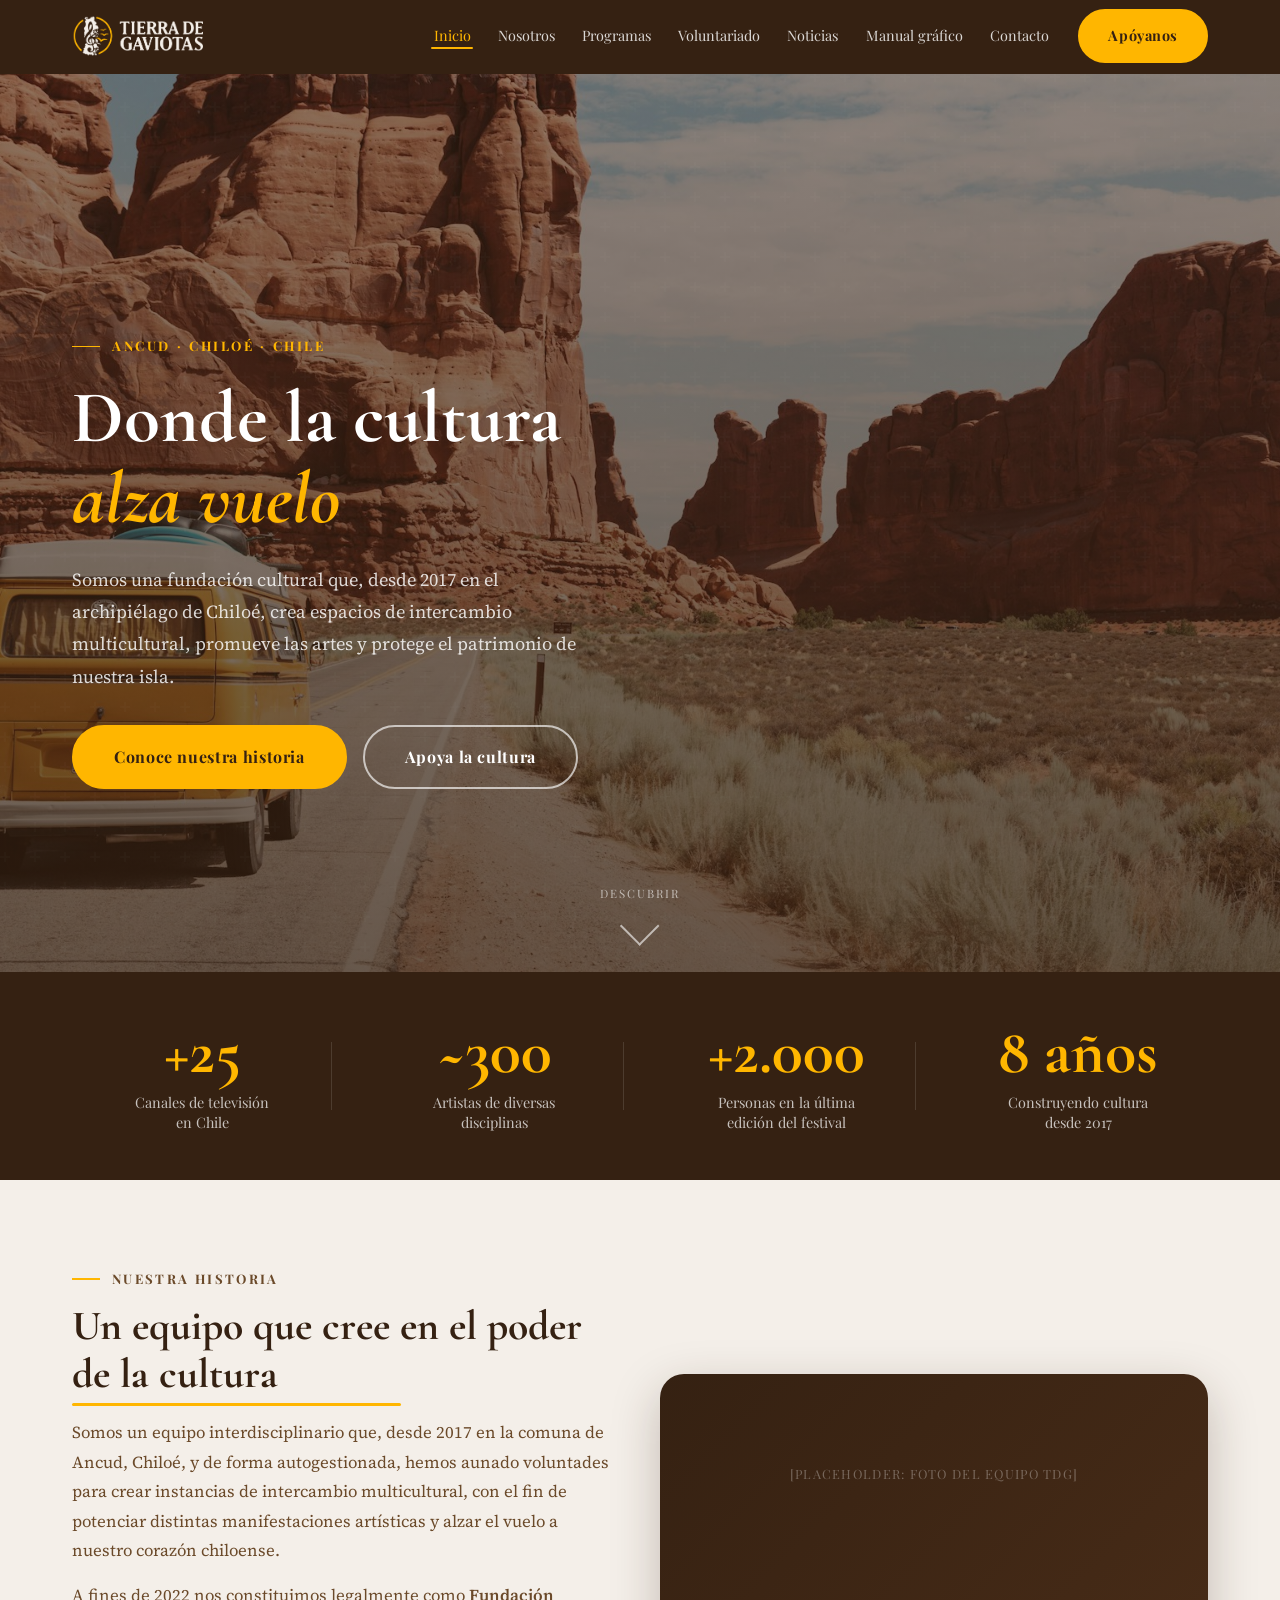
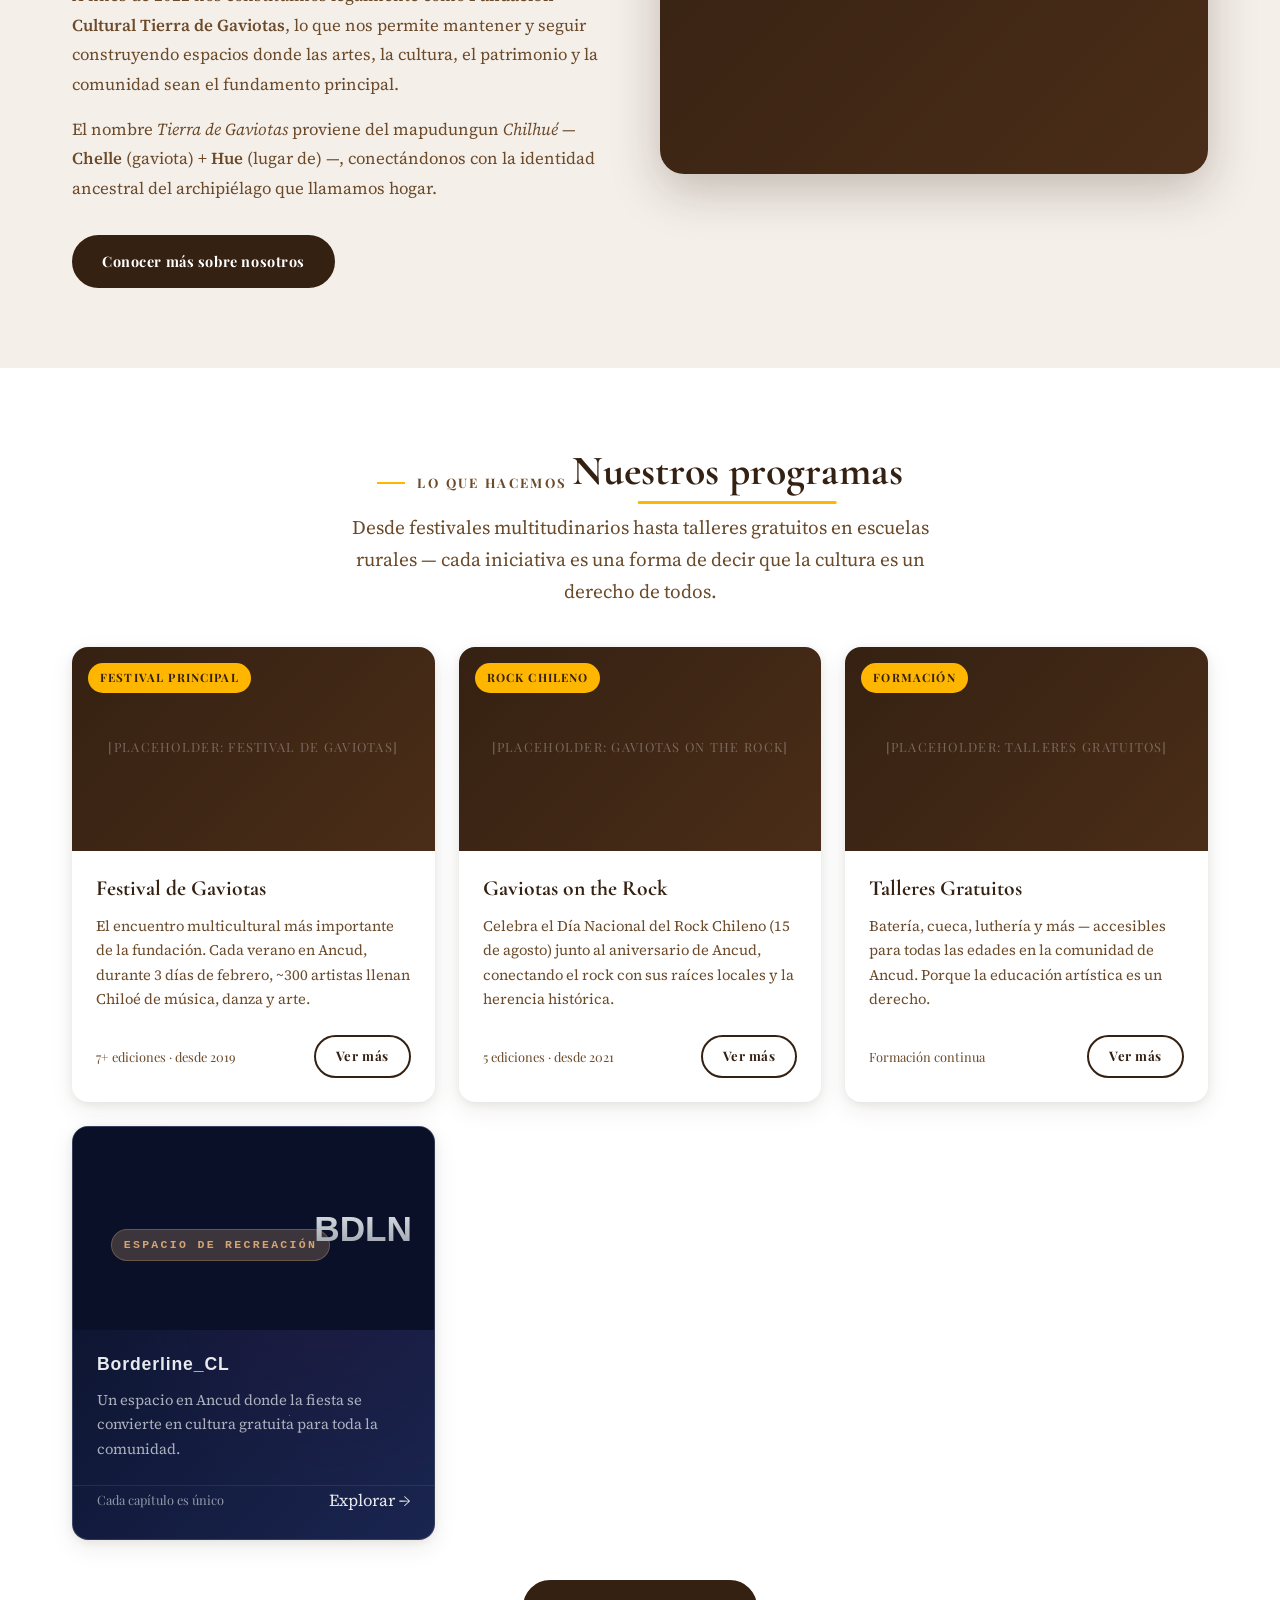
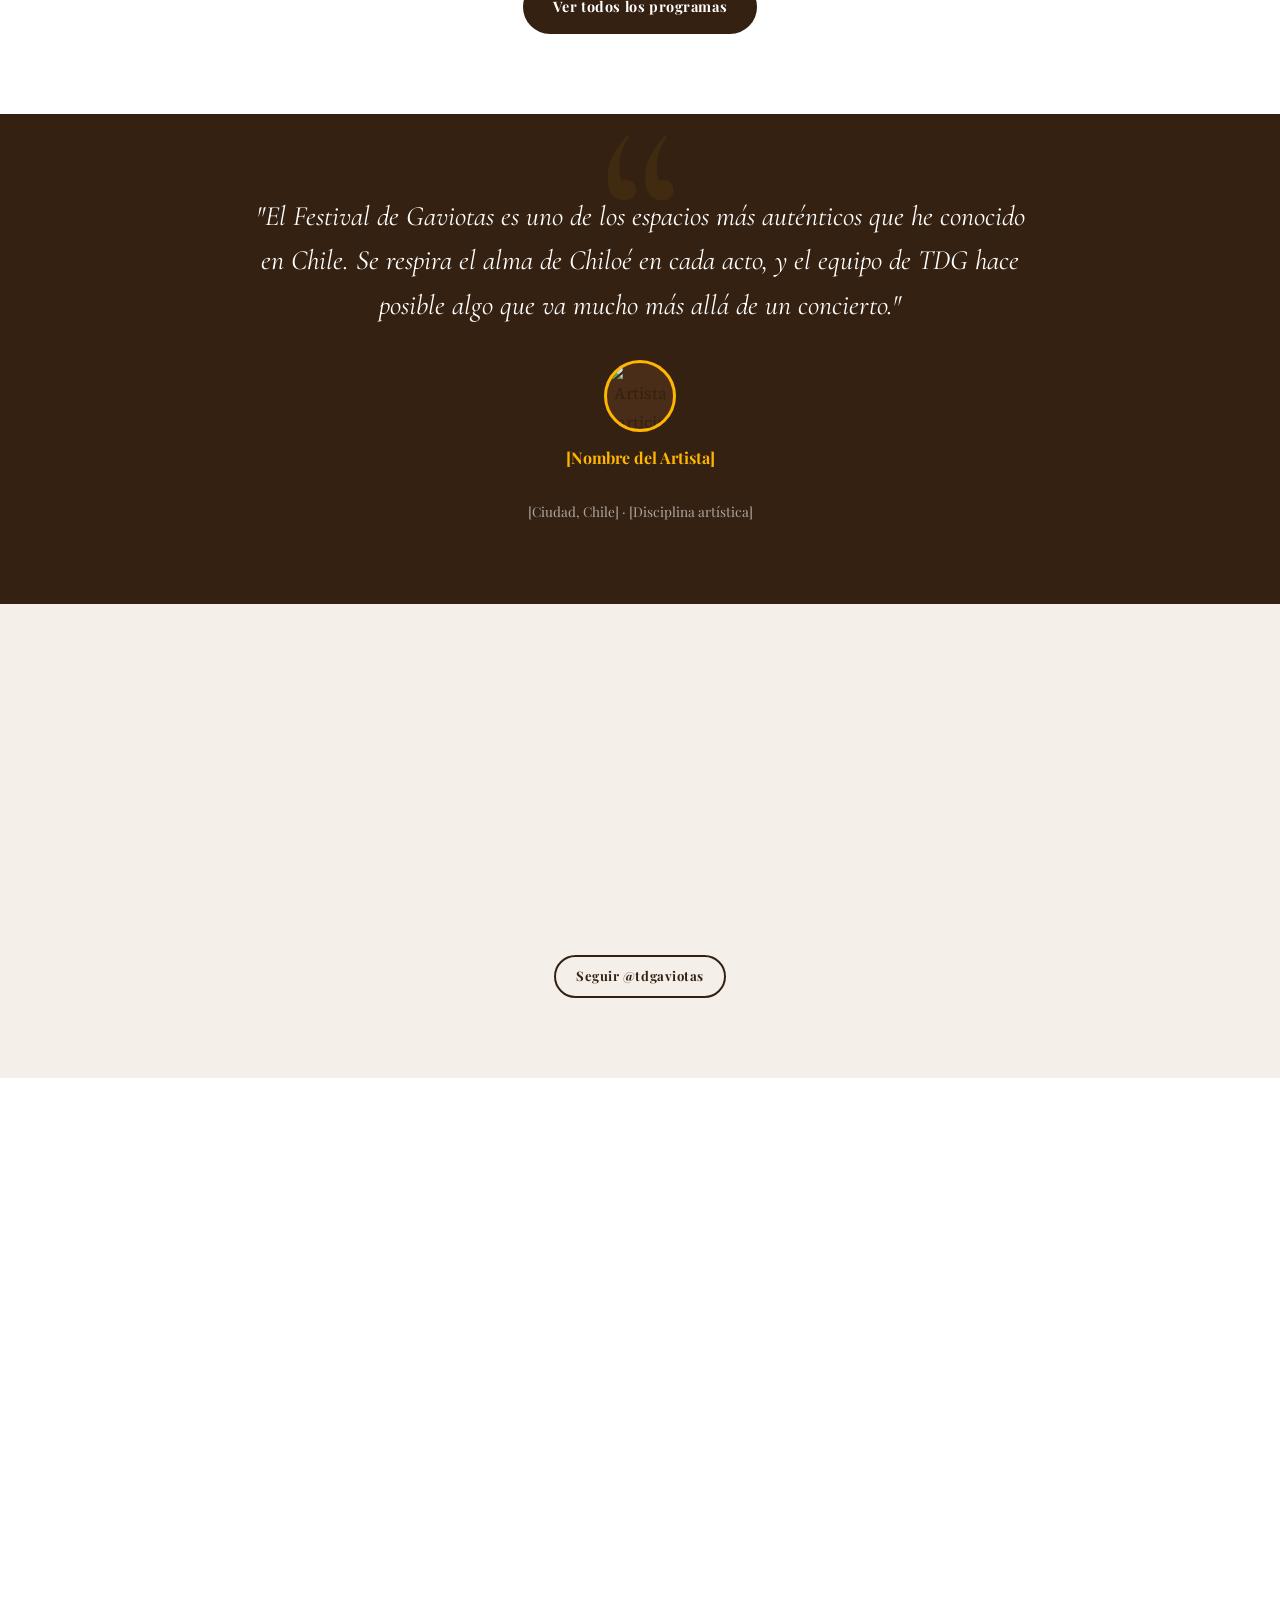
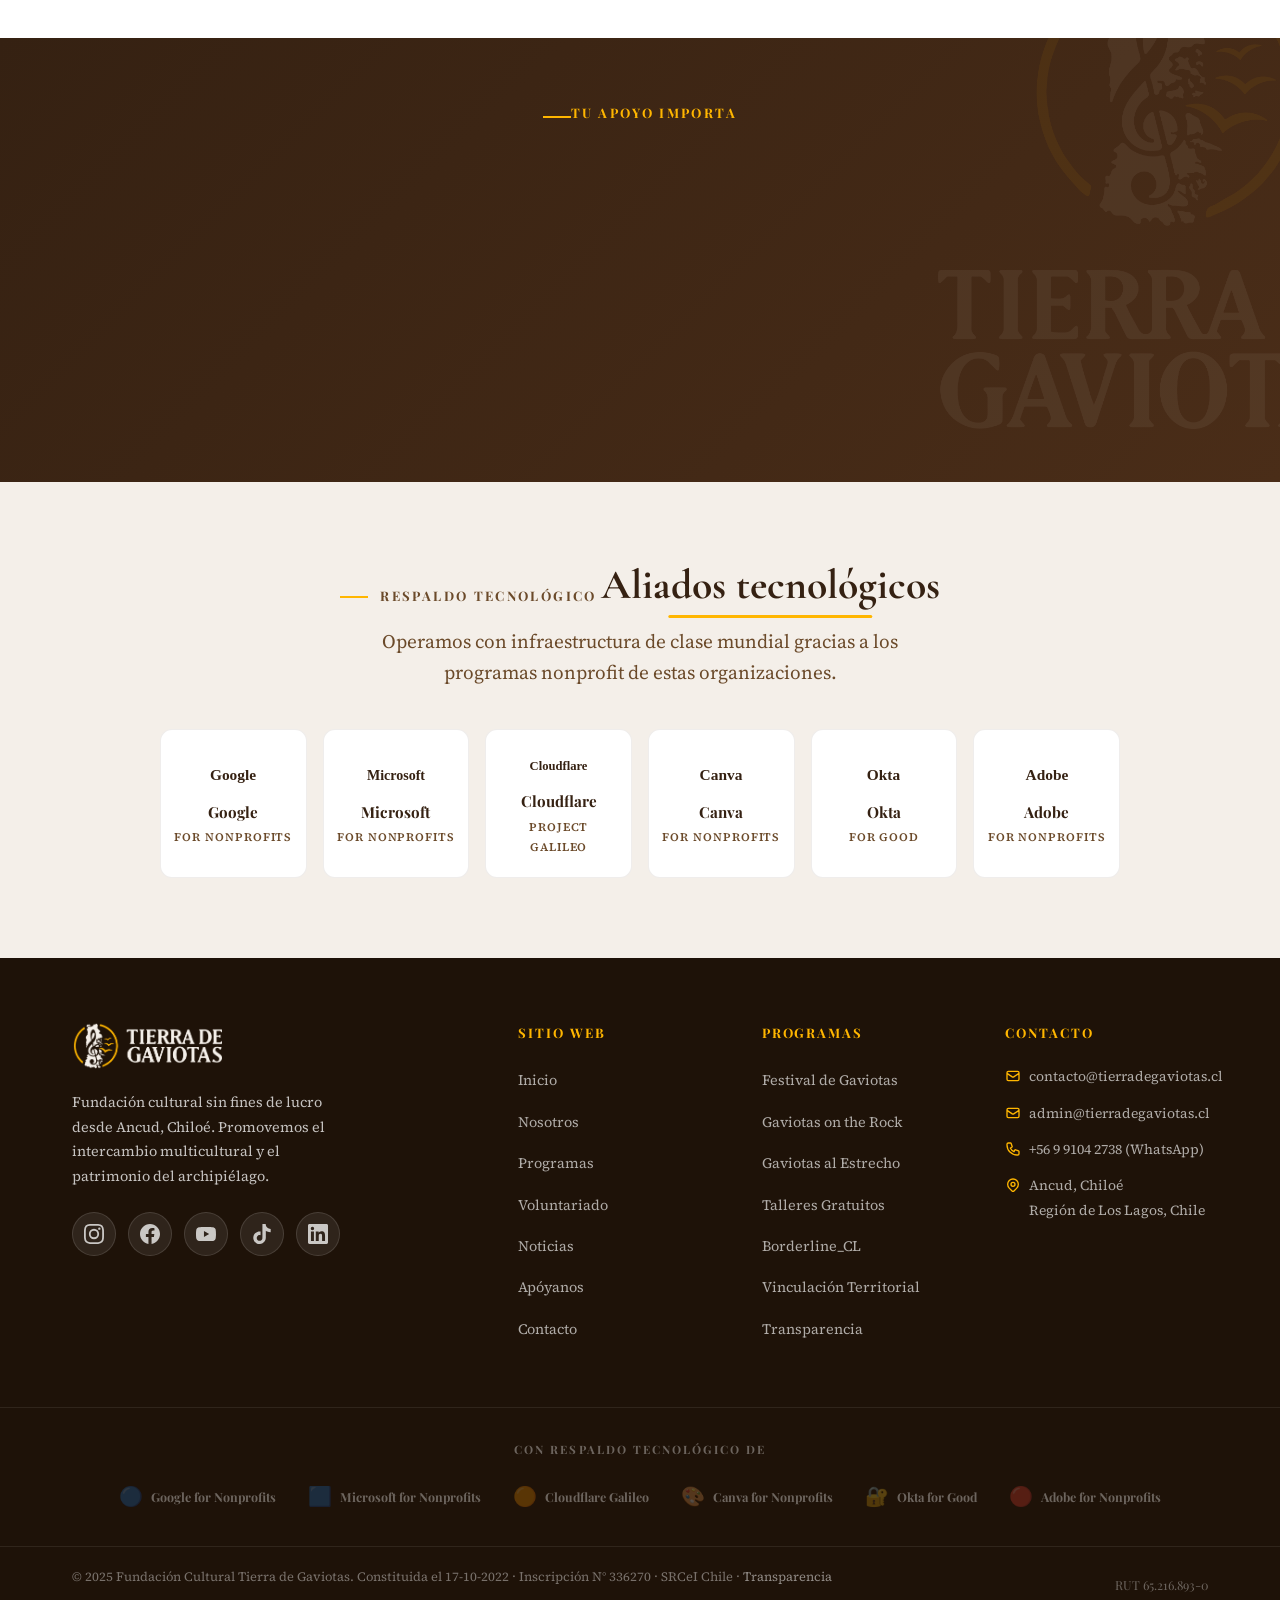
==== commit 47455052: "feat: correcciones v2 — identidades, heroes, Borderline_CL, manual gráfico CAMBIO 1: Contraste WCAG " ====
--- a/index.html
+++ b/index.html
@@ -36,11 +36,12 @@
   <!-- Preconnect -->
   <link rel="preconnect" href="https://fonts.googleapis.com">
   <link rel="preconnect" href="https://fonts.gstatic.com" crossorigin>
-  <link href="https://fonts.googleapis.com/css2?family=Cormorant+Garamond:ital,wght@0,600;0,700;1,700&family=Playfair+Display:ital,wght@0,400;0,700;1,400&family=Source+Serif+4:opsz,wght@8..60,300;8..60,400;8..60,600&display=swap" rel="stylesheet">
+  <link href="https://fonts.googleapis.com/css2?family=Cormorant+Garamond:ital,wght@0,600;0,700;1,700family=Cormorant+Garamond:ital,wght@0,600;0,700;1,700&family=Playfair+Display:ital,wght@0,400;0,700;1,400&family=Source+Serif+4:opsz,wght@8..60,300;8..60,400;8..60,600family=Orbitron:wght@600;700;800family=Cormorant+Garamond:ital,wght@0,600;0,700;1,700&family=Playfair+Display:ital,wght@0,400;0,700;1,400&family=Source+Serif+4:opsz,wght@8..60,300;8..60,400;8..60,600family=Playfair+Display:ital,wght@0,400;0,700;1,400family=Cormorant+Garamond:ital,wght@0,600;0,700;1,700&family=Playfair+Display:ital,wght@0,400;0,700;1,400&family=Source+Serif+4:opsz,wght@8..60,300;8..60,400;8..60,600family=Source+Serif+4:opsz,wght@8..60,300;8..60,400;8..60,600&display=swap" rel="stylesheet">
 
   <!-- Estilos -->
   <link rel="stylesheet" href="css/main.css">
   <link rel="stylesheet" href="css/components.css">
+  <link rel="stylesheet" href="css/components-v2.css">
   <link rel="stylesheet" href="css/responsive.css">
 
   <!-- Schema.org JSON-LD -->
@@ -119,6 +120,7 @@
           <li><a href="programas.html"    class="navbar__link">Programas</a></li>
           <li><a href="voluntariado.html" class="navbar__link">Voluntariado</a></li>
           <li><a href="noticias.html"     class="navbar__link">Noticias</a></li>
+          <li><a href="manual-grafico.html" class="navbar__link">Manual gráfico</a></li>
           <li><a href="contacto.html"     class="navbar__link">Contacto</a></li>
         </ul>
         <a href="donaciones.html" class="btn btn--ambar navbar__cta">Apóyanos</a>
@@ -313,6 +315,25 @@
             </div>
           </article>
 
+          <!-- Borderline_CL — CAMBIO 5 -->
+          <article class="card-programa card-programa--borderline reveal reveal-delay-3">
+            <div class="card-programa__img" style="background: var(--bdln-space-deep, #0A1028); min-height: 160px; display: flex; align-items: center; justify-content: center;">
+              <span class="card-programa__tag">Espacio de recreación</span>
+              <span style="font-family: 'Orbitron', sans-serif; font-size: 2.2rem; font-weight: 800; background: linear-gradient(180deg,#F5F7FA 0%,#C8CDD4 40%,#8A8E96 100%); -webkit-background-clip: text; background-clip: text; color: transparent; position: relative; z-index: 2;">BDLN</span>
+            </div>
+            <div class="card-programa__body">
+              <h3 class="card-programa__title">Borderline_CL</h3>
+              <p class="card-programa__desc">
+                Un espacio en Ancud donde la fiesta se convierte en cultura
+                gratuita para toda la comunidad.
+              </p>
+            </div>
+            <div class="card-programa__footer">
+              <span class="card-programa__editions">Cada capítulo es único</span>
+              <a href="programas.html#borderline" class="card-programa__link">Explorar →</a>
+            </div>
+          </article>
+
         </div>
 
         <div class="text-center" style="margin-top: 2.5rem;">
@@ -440,50 +461,70 @@
       </div>
     </section>
 
-    <!-- ───── 9. APOYOS INSTITUCIONALES ───── -->
-    <section class="apoyos" id="apoyos" aria-labelledby="apoyos-title">
+    <!-- ───── 9. ALIADOS TECNOLÓGICOS — CAMBIO 6 ───── -->
+    <section class="section bg-crema" id="aliados" aria-labelledby="aliados-title">
       <div class="container">
         <header class="section-header reveal">
-          <span class="label">Infraestructura digital</span>
-          <h2 id="apoyos-title" class="heading-line heading-line--center">Aliados tecnológicos</h2>
+          <span class="label">Respaldo tecnológico</span>
+          <h2 id="aliados-title" class="heading-line heading-line--center">Aliados tecnológicos</h2>
           <p class="lead">
-            Operamos con herramientas de clase mundial gracias al respaldo de programas
-            nonprofit de empresas tecnológicas líderes globales.
+            Operamos con infraestructura de clase mundial gracias a los
+            programas nonprofit de estas organizaciones.
           </p>
         </header>
 
-        <div class="apoyos__logos">
-          <div class="apoyo-item" data-tooltip="Google for Nonprofits — Google Workspace y herramientas de productividad">
-            <div class="apoyo-item__icon" aria-hidden="true">🔵</div>
-            <p class="apoyo-item__name">Google</p>
-            <p class="apoyo-item__programa">for Nonprofits</p>
-          </div>
-          <div class="apoyo-item" data-tooltip="Microsoft for Nonprofits — Azure cloud USD $2.000 créditos anuales">
-            <div class="apoyo-item__icon" aria-hidden="true">🟦</div>
-            <p class="apoyo-item__name">Microsoft</p>
-            <p class="apoyo-item__programa">for Nonprofits</p>
-          </div>
-          <div class="apoyo-item" data-tooltip="Cloudflare Project Galileo — Hosting, seguridad y CDN global">
-            <div class="apoyo-item__icon" aria-hidden="true">🟠</div>
-            <p class="apoyo-item__name">Cloudflare</p>
-            <p class="apoyo-item__programa">Project Galileo</p>
-          </div>
-          <div class="apoyo-item" data-tooltip="Canva for Nonprofits — Diseño gráfico y comunicaciones">
-            <div class="apoyo-item__icon" aria-hidden="true">🎨</div>
-            <p class="apoyo-item__name">Canva</p>
-            <p class="apoyo-item__programa">for Nonprofits</p>
-          </div>
-          <div class="apoyo-item" data-tooltip="Okta for Good — Identidad digital y seguridad de acceso">
-            <div class="apoyo-item__icon" aria-hidden="true">🔐</div>
-            <p class="apoyo-item__name">Okta</p>
-            <p class="apoyo-item__programa">for Good</p>
-          </div>
-          <div class="apoyo-item" data-tooltip="Adobe Creative Cloud for Nonprofits — Diseño y producción audiovisual">
-            <div class="apoyo-item__icon" aria-hidden="true">🔴</div>
-            <p class="apoyo-item__name">Adobe</p>
-            <p class="apoyo-item__programa">for Nonprofits</p>
-          </div>
-        </div>
+        <div class="aliados-grid reveal reveal-delay-1">
+          <a href="https://www.google.com/nonprofits/"
+             target="_blank" rel="noopener noreferrer"
+             class="aliado-card" aria-label="Google for Nonprofits">
+            <img src="images/aliados/google-mono.svg" alt="Google" class="aliado-card__logo" loading="lazy">
+            <span class="aliado-card__name">Google</span>
+            <span class="aliado-card__program">for Nonprofits</span>
+          </a>
+          <a href="https://www.microsoft.com/es-cl/nonprofits"
+             target="_blank" rel="noopener noreferrer"
+             class="aliado-card" aria-label="Microsoft for Nonprofits">
+            <img src="images/aliados/microsoft-mono.svg" alt="Microsoft" class="aliado-card__logo" loading="lazy">
+            <span class="aliado-card__name">Microsoft</span>
+            <span class="aliado-card__program">for Nonprofits</span>
+          </a>
+          <a href="https://www.cloudflare.com/galileo/"
+             target="_blank" rel="noopener noreferrer"
+             class="aliado-card" aria-label="Cloudflare Project Galileo">
+            <img src="images/aliados/cloudflare-mono.svg" alt="Cloudflare" class="aliado-card__logo" loading="lazy">
+            <span class="aliado-card__name">Cloudflare</span>
+            <span class="aliado-card__program">Project Galileo</span>
+          </a>
+          <a href="https://www.canva.com/canva-for-nonprofits/"
+             target="_blank" rel="noopener noreferrer"
+             class="aliado-card" aria-label="Canva for Nonprofits">
+            <img src="images/aliados/canva-mono.svg" alt="Canva" class="aliado-card__logo" loading="lazy">
+            <span class="aliado-card__name">Canva</span>
+            <span class="aliado-card__program">for Nonprofits</span>
+          </a>
+          <a href="https://www.okta.com/okta-for-good/"
+             target="_blank" rel="noopener noreferrer"
+             class="aliado-card" aria-label="Okta for Good">
+            <img src="images/aliados/okta-mono.svg" alt="Okta" class="aliado-card__logo" loading="lazy">
+            <span class="aliado-card__name">Okta</span>
+            <span class="aliado-card__program">for Good</span>
+          </a>
+          <a href="https://www.adobe.com/corporate-responsibility.html"
+             target="_blank" rel="noopener noreferrer"
+             class="aliado-card" aria-label="Adobe for Nonprofits">
+            <img src="images/aliados/adobe-mono.svg" alt="Adobe" class="aliado-card__logo" loading="lazy">
+            <span class="aliado-card__name">Adobe</span>
+            <span class="aliado-card__program">for Nonprofits</span>
+          </a>
+        </div>
+
+        <!--
+          NOTA: Los logos son SVG placeholder con el nombre del servicio.
+          Para reemplazar por logos oficiales:
+          1. Descargar logo monocromático oficial de cada servicio (SVG)
+          2. Subirlo a images/aliados/ con el mismo nombre
+          3. Commit en GitHub.com → listo
+        -->
       </div>
     </section>
 
@@ -566,6 +607,7 @@
             <li><a href="programas.html#rock">Gaviotas on the Rock</a></li>
             <li><a href="programas.html#estrecho">Gaviotas al Estrecho</a></li>
             <li><a href="programas.html#talleres">Talleres Gratuitos</a></li>
+            <li><a href="programas.html#borderline">Borderline_CL</a></li>
             <li><a href="programas.html#vinculacion">Vinculación Territorial</a></li>
             <li><a href="nosotros.html#acreditaciones">Transparencia</a></li>
           </ul>
--- a/css/main.css
+++ b/css/main.css
@@ -170,14 +170,59 @@
   color: var(--color-cafe-claro);
 }
 
+/* CAMBIO 1 — Sistema de contraste WCAG AA para labels */
 .label {
-  display: inline-block;
   font-family: var(--font-display);
   font-size: 0.82rem;
   font-weight: 700;
   letter-spacing: 0.18em;
   text-transform: uppercase;
+  display: inline-flex;
+  align-items: center;
+  gap: 0.75rem;
+  color: var(--color-cafe-claro); /* #6B4A2A — 4.6:1 sobre blanco/crema */
+  margin-bottom: var(--sp-3);
+}
+
+.label::before {
+  content: '';
+  width: 28px;
+  height: 2px;
+  background: var(--color-ambar);
+  display: inline-block;
+  flex-shrink: 0;
+}
+
+/* Sobre fondo oscuro (café) */
+.bg-cafe .label,
+.cta-banner .label,
+.impact .label,
+.section--with-bg .label {
   color: var(--color-ambar);
+}
+
+.bg-cafe .label::before,
+.cta-banner .label::before,
+.section--with-bg .label::before {
+  background: var(--color-ambar);
+}
+
+/* Sobre imagen (heroes) */
+.hero .label,
+.page-hero .label {
+  color: var(--color-blanco);
+  background: rgba(53, 33, 18, 0.50);
+  padding: 0.4rem 0.9rem;
+  border-radius: 999px;
+  backdrop-filter: blur(6px);
+  -webkit-backdrop-filter: blur(6px);
+  text-shadow: 0 1px 2px rgba(0, 0, 0, 0.3);
+  gap: 0;
+}
+
+.hero .label::before,
+.page-hero .label::before {
+  display: none;
 }
 
 /* === LAYOUT === */
@@ -215,13 +260,10 @@
   color: var(--color-blanco);
 }
 
-.bg-cafe .lead, .bg-cafe .label {
+.bg-cafe .lead {
   color: rgba(255, 255, 255, 0.70);
 }
-
-.bg-cafe .label {
-  color: var(--color-ambar);
-}
+/* .bg-cafe .label se maneja en el bloque .label arriba */
 
 /* === SECTION HEADER === */
 .section-header {
--- a/css/components.css
+++ b/css/components.css
@@ -276,24 +276,19 @@
 .hero__bg {
   position: absolute;
   inset: 0;
-  /* [PLACEHOLDER: reemplazar con imagen real de Chiloé/festival] */
-  background: linear-gradient(160deg, #1a0d05 0%, #2d1a0a 35%, #3d2210 60%, #1e0e04 100%);
-  background-image: url('../images/hero/hero-chiloe.jpg');
-  background-size: cover;
-  background-position: center 40%;
-}
-
-.hero__bg::after {
-  content: '';
-  position: absolute;
-  inset: 0;
-  background: linear-gradient(
-    135deg,
-    rgba(30, 12, 4, 0.90) 0%,
-    rgba(53, 33, 18, 0.75) 50%,
-    rgba(53, 33, 18, 0.55) 100%
-  );
-}
+  /* CAMBIO 2 — Imagen real de Chiloé. Reemplazar con foto oficial de TDG. */
+  background:
+    linear-gradient(
+      180deg,
+      rgba(53, 33, 18, 0.55) 0%,
+      rgba(53, 33, 18, 0.75) 100%
+    ),
+    url('../images/hero/hero-chiloe.jpg') center / cover no-repeat;
+  /* Fallback si la imagen no carga aún: */
+  background-color: var(--color-cafe-oscuro);
+}
+
+/* Overlay integrado en el background shorthand del .hero__bg */
 
 /* Textura sutil */
 .hero__bg::before {
@@ -1119,16 +1114,26 @@
   overflow: hidden;
 }
 
+/* CAMBIO 4 — Isotipo TDG como decoración del CTA */
 .cta-banner::before {
   content: '';
   position: absolute;
-  top: -50%;
+  top: -20%;
   right: -10%;
-  width: 400px;
-  height: 400px;
-  border-radius: 50%;
-  background: rgba(255, 182, 0, 0.05);
+  width: 480px;
+  height: 480px;
+  background-image: url('../images/logo/TDG_1_Vertical_-_Para_fondo_oscuro.png');
+  background-size: contain;
+  background-repeat: no-repeat;
+  background-position: center;
+  opacity: 0.06;
   pointer-events: none;
+  z-index: 1;
+}
+
+.cta-banner > .container {
+  position: relative;
+  z-index: 2;
 }
 
 .cta-banner h2 {
--- a/css/components-v2.css
+++ b/css/components-v2.css
@@ -0,0 +1,1139 @@
+/* ================================================================
+   TIERRA DE GAVIOTAS — components-v2.css
+   Estilos adicionales — iteración v2
+   ================================================================ */
+
+
+/* ---------------------------------------------------------------
+   CAMBIO 2 — HERO: imagen de fondo real + mobile
+   --------------------------------------------------------------- */
+@media (max-width: 768px) {
+  .hero__bg {
+    background:
+      linear-gradient(
+        180deg,
+        rgba(53, 33, 18, 0.55) 0%,
+        rgba(53, 33, 18, 0.75) 100%
+      ),
+      url('../images/hero/hero-chiloe-mobile.jpg') center / cover no-repeat;
+    background-color: var(--color-cafe-oscuro);
+  }
+}
+
+
+/* ---------------------------------------------------------------
+   CAMBIO 3 — PAGE HERO CON FOTO DE FONDO (páginas internas)
+   --------------------------------------------------------------- */
+.page-hero {
+  background-color: var(--color-cafe);
+  padding-top: calc(var(--navbar-h) + var(--sp-12));
+  padding-bottom: var(--sp-12);
+  position: relative;
+  overflow: hidden;
+  min-height: 360px;
+  display: flex;
+  align-items: center;
+  background-size: cover;
+  background-position: center;
+}
+
+.page-hero::before {
+  content: '';
+  position: absolute;
+  inset: 0;
+  background: linear-gradient(
+    180deg,
+    rgba(53, 33, 18, 0.60),
+    rgba(53, 33, 18, 0.80)
+  );
+  z-index: 1;
+}
+
+.page-hero__content,
+.page-hero .container.page-hero__content {
+  position: relative;
+  z-index: 2;
+}
+
+.page-hero .page-hero__sub {
+  color: rgba(255, 255, 255, 0.85);
+  font-size: clamp(1rem, 2.2vw, 1.15rem);
+  max-width: 600px;
+  margin-top: var(--sp-3);
+  line-height: 1.65;
+}
+
+/* Sección con foto de fondo (home) */
+.section--with-bg {
+  position: relative;
+  background-size: cover;
+  background-position: center;
+  color: var(--color-blanco);
+}
+
+.section--with-bg::before {
+  content: '';
+  position: absolute;
+  inset: 0;
+  background: linear-gradient(
+    180deg,
+    rgba(53, 33, 18, 0.70),
+    rgba(53, 33, 18, 0.88)
+  );
+  z-index: 1;
+}
+
+.section--with-bg > .container {
+  position: relative;
+  z-index: 2;
+}
+
+.section--with-bg h2,
+.section--with-bg h3 { color: var(--color-blanco); }
+.section--with-bg p   { color: rgba(255, 255, 255, 0.88); }
+
+
+/* ---------------------------------------------------------------
+   CAMBIO 4 — CTA banner: isotipo TDG como decoración
+   --------------------------------------------------------------- */
+.cta-banner::before {
+  content: '';
+  position: absolute;
+  top: -20%;
+  right: -10%;
+  width: 480px;
+  height: 480px;
+  background-image: url('../images/logo/TDG_1_Vertical_-_Para_fondo_oscuro.png');
+  background-size: contain;
+  background-repeat: no-repeat;
+  background-position: center;
+  opacity: 0.06;
+  pointer-events: none;
+  z-index: 1;
+  border-radius: 0;  /* sobrescribe el 50% anterior */
+  background-color: transparent;
+}
+
+.cta-banner > .container {
+  position: relative;
+  z-index: 2;
+}
+
+@media (max-width: 768px) {
+  .cta-banner::before {
+    width: 280px;
+    height: 280px;
+    top: -10%;
+    right: -30%;
+  }
+}
+
+
+/* ---------------------------------------------------------------
+   CAMBIO 5 — BORDERLINE_CL — identidad galáctica atmosférica
+   --------------------------------------------------------------- */
+:root {
+  --bdln-space-deep: #0A1028;
+  --bdln-space-mid:  #1A2550;
+  --bdln-nebula:     #2E1A47;
+  --bdln-silver:     #C8CDD4;
+  --bdln-silver-hi:  #E8EAEE;
+  --bdln-saturn:     #D4A574;
+}
+
+.programa-borderline {
+  position: relative;
+  padding-block: var(--sp-16);
+  background:
+    radial-gradient(ellipse at 20% 20%, rgba(46,26,71,0.5) 0%, transparent 50%),
+    radial-gradient(ellipse at 80% 60%, rgba(26,37,80,0.6) 0%, transparent 55%),
+    linear-gradient(180deg, var(--bdln-space-deep) 0%, #050818 100%);
+  color: var(--bdln-silver);
+  overflow: hidden;
+}
+
+.programa-borderline::before {
+  content: '';
+  position: absolute;
+  inset: 0;
+  background-image:
+    radial-gradient(0.5px 0.5px at 10% 15%, #fff, transparent),
+    radial-gradient(1px   1px   at 25% 35%, #fff, transparent),
+    radial-gradient(0.5px 0.5px at 45% 10%, rgba(255,255,255,0.7), transparent),
+    radial-gradient(1.5px 1.5px at 55% 50%, #fff, transparent),
+    radial-gradient(0.5px 0.5px at 65% 70%, rgba(255,255,255,0.8), transparent),
+    radial-gradient(1px   1px   at 75% 20%, #fff, transparent),
+    radial-gradient(2px   2px   at 85% 40%, #fff, transparent),
+    radial-gradient(0.5px 0.5px at 95% 85%, rgba(255,255,255,0.6), transparent),
+    radial-gradient(1px   1px   at 15% 75%, #fff, transparent),
+    radial-gradient(0.5px 0.5px at 35% 90%, rgba(255,255,255,0.7), transparent);
+  opacity: 0.85;
+  pointer-events: none;
+  z-index: 0;
+}
+
+.programa-borderline::after {
+  content: '';
+  position: absolute;
+  inset: 0;
+  background-image:
+    radial-gradient(1px   1px   at  5%  5%, rgba(255,255,255,0.5), transparent),
+    radial-gradient(0.5px 0.5px at 92%  8%, rgba(255,255,255,0.8), transparent),
+    radial-gradient(1.5px 1.5px at 40% 80%, rgba(255,255,255,0.6), transparent),
+    radial-gradient(0.5px 0.5px at 70% 95%, rgba(255,255,255,0.7), transparent);
+  opacity: 0.8;
+  pointer-events: none;
+  animation: bdln-twinkle 4s ease-in-out infinite;
+  z-index: 0;
+}
+
+@keyframes bdln-twinkle {
+  0%, 100% { opacity: 0.6; }
+  50%       { opacity: 1;   }
+}
+
+.bdln-container { position: relative; z-index: 3; }
+
+/* Luna */
+.bdln-moon {
+  position: absolute;
+  top: 40px; left: -80px;
+  width: 220px; height: 220px;
+  border-radius: 50%;
+  background: radial-gradient(circle at 35% 30%,
+    #F0EEE6 0%, #D0CBC0 40%, #8E8678 75%, #5A5145 100%);
+  box-shadow: inset -20px -20px 50px rgba(0,0,0,0.5),
+              0 0 60px rgba(240,238,230,0.2);
+  opacity: 0.75; z-index: 2;
+}
+
+@media (max-width: 768px) {
+  .bdln-moon { width: 120px; height: 120px; top: 20px; left: -40px; }
+}
+
+/* Saturno */
+.bdln-saturn {
+  position: absolute;
+  bottom: 120px; right: 40px;
+  width: 60px; height: 60px;
+  border-radius: 50%;
+  background: radial-gradient(circle at 30% 30%,
+    #E8C89A 0%, #D4A574 50%, #9A7446 100%);
+  z-index: 2;
+}
+
+.bdln-saturn::before {
+  content: '';
+  position: absolute;
+  top: 50%; left: 50%;
+  width: 110px; height: 18px;
+  transform: translate(-50%,-50%) rotate(-20deg);
+  border-radius: 50%;
+  border: 2px solid rgba(212,165,116,0.6);
+}
+
+@media (max-width: 768px) { .bdln-saturn { display: none; } }
+
+/* Header BDLN */
+.bdln-header { text-align: center; margin-bottom: var(--sp-10); }
+
+.bdln-tag {
+  display: block;
+  font-family: 'Courier New', monospace;
+  font-size: 0.8rem;
+  color: var(--bdln-silver);
+  letter-spacing: 0.4em;
+  text-transform: uppercase;
+  margin: 0 0 var(--sp-5);
+  opacity: 0.7;
+}
+
+.bdln-logo-text {
+  display: flex;
+  flex-direction: column;
+  align-items: center;
+  gap: 0.4rem;
+  margin: 0; line-height: 1;
+}
+
+.bdln-logo-main {
+  font-family: 'Orbitron', 'Space Grotesk', sans-serif;
+  font-size: clamp(3.5rem, 10vw, 6.5rem);
+  font-weight: 800;
+  letter-spacing: 0.08em;
+  background: linear-gradient(
+    180deg, #F5F7FA 0%, #C8CDD4 40%, #8A8E96 70%, #B8BCC4 100%
+  );
+  -webkit-background-clip: text;
+  background-clip: text;
+  color: transparent;
+}
+
+.bdln-logo-sub {
+  font-family: 'Courier New', monospace;
+  font-size: clamp(0.85rem, 2vw, 1.1rem);
+  letter-spacing: 0.6em;
+  color: var(--bdln-silver);
+  text-transform: uppercase;
+  opacity: 0.8;
+  text-indent: 0.6em;
+}
+
+/* Body BDLN */
+.bdln-body {
+  max-width: 720px;
+  margin: 0 auto var(--sp-10);
+  text-align: center;
+}
+
+.bdln-lead {
+  font-family: var(--font-titulo);
+  font-size: clamp(1.2rem, 2.5vw, 1.5rem);
+  font-style: italic;
+  color: var(--bdln-silver-hi);
+  line-height: 1.5;
+  margin-bottom: var(--sp-6);
+}
+
+.bdln-paragraph {
+  font-family: var(--font-cuerpo);
+  color: var(--bdln-silver);
+  opacity: 0.85;
+  line-height: 1.7;
+  font-size: 1rem;
+  margin-bottom: var(--sp-5);
+}
+
+.bdln-quote {
+  border: none;
+  font-family: var(--font-titulo);
+  font-size: clamp(1.3rem, 3vw, 1.8rem);
+  font-style: italic;
+  color: var(--bdln-saturn);
+  margin: var(--sp-8) auto;
+  padding: var(--sp-5) var(--sp-6);
+  max-width: 560px;
+  position: relative;
+}
+
+.bdln-quote::before,
+.bdln-quote::after {
+  font-family: Georgia, serif;
+  font-size: 3rem;
+  color: var(--bdln-saturn);
+  opacity: 0.4;
+  position: absolute;
+  font-style: normal;
+  line-height: 1;
+}
+
+.bdln-quote::before { content: '\201C'; top: -10px; left: 0; }
+.bdln-quote::after  { content: '\201D'; bottom: -40px; right: 10px; }
+
+/* Galería BDLN */
+.bdln-gallery { margin-top: var(--sp-12); }
+
+.bdln-gallery-title {
+  text-align: center;
+  font-family: 'Courier New', monospace;
+  color: var(--bdln-silver);
+  letter-spacing: 0.3em;
+  text-transform: uppercase;
+  font-size: 0.8rem;
+  margin-bottom: var(--sp-6);
+  opacity: 0.7;
+}
+
+.bdln-gallery-grid {
+  display: grid;
+  grid-template-columns: repeat(auto-fit, minmax(240px, 1fr));
+  gap: var(--sp-4);
+  max-width: 960px;
+  margin: 0 auto;
+}
+
+.bdln-cap {
+  position: relative;
+  margin: 0;
+  border-radius: 8px;
+  overflow: hidden;
+  border: 1px solid rgba(200,205,212,0.15);
+  aspect-ratio: 4/3;
+  background: var(--bdln-space-mid);
+}
+
+.bdln-cap img {
+  width: 100%; height: 100%;
+  object-fit: cover; display: block;
+  transition: transform 0.4s ease, filter 0.4s ease;
+  filter: saturate(0.9) brightness(0.95);
+}
+
+.bdln-cap:hover img {
+  transform: scale(1.05);
+  filter: saturate(1.1) brightness(1.05);
+}
+
+.bdln-cap figcaption {
+  position: absolute;
+  bottom: 0; left: 0; right: 0;
+  padding: var(--sp-3);
+  background: linear-gradient(to top, rgba(10,16,40,0.95) 0%, transparent 100%);
+  color: var(--bdln-silver-hi);
+  font-family: 'Courier New', monospace;
+  letter-spacing: 0.2em;
+  text-transform: uppercase;
+  font-size: 0.75rem;
+}
+
+/* CTAs BDLN */
+.bdln-ctas {
+  text-align: center;
+  margin-top: var(--sp-10);
+  display: flex;
+  align-items: center;
+  justify-content: center;
+  gap: var(--sp-5);
+  flex-wrap: wrap;
+}
+
+.bdln-btn {
+  display: inline-flex;
+  align-items: center;
+  gap: 0.6rem;
+  padding: 1rem 2rem;
+  border-radius: 2px;
+  font-family: 'Courier New', monospace;
+  letter-spacing: 0.25em;
+  text-transform: uppercase;
+  font-weight: 600;
+  text-decoration: none;
+  font-size: 0.85rem;
+  transition: all 0.3s ease;
+}
+
+.bdln-btn--primary {
+  background: transparent;
+  border: 1px solid var(--bdln-silver);
+  color: var(--bdln-silver-hi);
+}
+
+.bdln-btn--primary:hover {
+  background: var(--bdln-silver);
+  color: var(--bdln-space-deep);
+  letter-spacing: 0.3em;
+  box-shadow: 0 0 30px rgba(200,205,212,0.3);
+}
+
+.bdln-futuro {
+  font-family: 'Courier New', monospace;
+  color: var(--bdln-saturn);
+  font-size: 0.8rem;
+  letter-spacing: 0.2em;
+  text-transform: uppercase;
+  opacity: 0.8;
+}
+
+/* Card BDLN en home */
+.card-programa--borderline {
+  background:
+    radial-gradient(ellipse at 70% 30%, rgba(46,26,71,0.4) 0%, transparent 60%),
+    linear-gradient(135deg, #0A1028 0%, #1A2550 100%);
+  color: var(--bdln-silver-hi);
+  border: 1px solid rgba(200,205,212,0.20);
+  position: relative;
+  overflow: hidden;
+}
+
+.card-programa--borderline::before {
+  content: '';
+  position: absolute; inset: 0;
+  background-image:
+    radial-gradient(1px 1px at 20% 30%, #fff, transparent),
+    radial-gradient(0.5px 0.5px at 60% 70%, rgba(255,255,255,0.7), transparent),
+    radial-gradient(1.5px 1.5px at 85% 20%, #fff, transparent);
+  opacity: 0.7;
+  pointer-events: none;
+}
+
+.card-programa--borderline * { position: relative; z-index: 2; }
+
+.card-programa--borderline .card-programa__title {
+  font-family: 'Orbitron', sans-serif;
+  color: var(--bdln-silver-hi);
+  letter-spacing: 0.05em;
+  font-size: 1.1rem;
+}
+
+.card-programa--borderline .card-programa__desc  { color: rgba(200,205,212,0.85); }
+.card-programa--borderline .card-programa__editions { color: var(--bdln-silver); opacity: 0.7; }
+
+.card-programa--borderline .card-programa__tag {
+  background: rgba(212,165,116,0.25);
+  color: var(--bdln-saturn);
+  font-family: 'Courier New', monospace;
+  letter-spacing: 0.2em;
+  border: 1px solid rgba(212,165,116,0.3);
+}
+
+.card-programa--borderline .card-programa__footer {
+  border-top: 1px solid rgba(200,205,212,0.1);
+}
+
+
+/* ---------------------------------------------------------------
+   CAMBIO 6 — ALIADOS TECNOLÓGICOS (sección única)
+   --------------------------------------------------------------- */
+.aliados-grid {
+  display: grid;
+  grid-template-columns: repeat(2, 1fr);
+  gap: var(--sp-4);
+  max-width: 960px;
+  margin: var(--sp-8) auto 0;
+}
+
+@media (min-width: 640px)  { .aliados-grid { grid-template-columns: repeat(3, 1fr); } }
+@media (min-width: 1024px) { .aliados-grid { grid-template-columns: repeat(6, 1fr); } }
+
+.aliado-card {
+  display: flex;
+  flex-direction: column;
+  align-items: center;
+  justify-content: center;
+  gap: 0.4rem;
+  padding: var(--sp-5) var(--sp-3);
+  background: var(--color-blanco);
+  border: 1px solid rgba(53,33,18,0.08);
+  border-radius: 12px;
+  text-decoration: none;
+  transition: transform 0.25s ease, box-shadow 0.25s ease, border-color 0.25s ease;
+  text-align: center;
+}
+
+.aliado-card:hover {
+  transform: translateY(-3px);
+  border-color: var(--color-ambar);
+  box-shadow: 0 8px 20px rgba(53,33,18,0.08);
+}
+
+.aliado-card__logo {
+  width: auto; height: 28px;
+  max-width: 100%; object-fit: contain;
+  margin-bottom: 0.5rem;
+}
+
+.aliado-card__name {
+  font-family: var(--font-display);
+  font-size: 0.95rem; font-weight: 700;
+  color: var(--color-cafe); line-height: 1.2;
+}
+
+.aliado-card__program {
+  font-size: 0.72rem;
+  color: var(--color-cafe-claro);
+  text-transform: uppercase;
+  letter-spacing: 0.08em;
+  font-weight: 600;
+}
+
+
+/* ---------------------------------------------------------------
+   CAMBIO 7 — FOOTER compactado (mobile-first ya tiene 1fr)
+   --------------------------------------------------------------- */
+@media (min-width: 640px) {
+  .footer__grid { grid-template-columns: 1fr 1fr; }
+}
+
+@media (min-width: 1024px) {
+  .footer__grid {
+    grid-template-columns: 2fr 1fr 1fr 1fr;
+    gap: var(--sp-8);
+  }
+}
+
+
+/* ---------------------------------------------------------------
+   CAMBIO 8 — ETIMOLOGÍA INFOGRAFÍA EDITORIAL
+   --------------------------------------------------------------- */
+.etimologia-infografia {
+  display: grid;
+  grid-template-columns: 1fr;
+  gap: var(--sp-4);
+  margin-top: var(--sp-6);
+  padding: var(--sp-8) var(--sp-6);
+  background: linear-gradient(180deg, #FFFBF2 0%, var(--color-crema) 100%);
+  border: 1px solid rgba(255,182,0,0.20);
+  border-radius: 20px;
+  position: relative;
+  overflow: hidden;
+}
+
+.etimologia-infografia::before {
+  content: '';
+  position: absolute;
+  top: 0; left: 0;
+  width: 60px; height: 3px;
+  background: var(--color-ambar);
+}
+
+@media (min-width: 768px) {
+  .etimologia-infografia {
+    grid-template-columns: 1fr auto 1fr auto 1.2fr;
+    align-items: center;
+    gap: var(--sp-5);
+    padding: var(--sp-10);
+  }
+}
+
+.etim-palabra {
+  display: flex;
+  flex-direction: column;
+  gap: 0.3rem;
+  text-align: center;
+  padding: var(--sp-4) var(--sp-3);
+}
+
+.etim-num {
+  font-family: var(--font-display);
+  font-size: 0.75rem;
+  color: var(--color-ambar);
+  font-weight: 700;
+  letter-spacing: 0.3em;
+}
+
+.etim-mapudungun {
+  font-family: var(--font-titulo);
+  font-style: italic;
+  font-size: clamp(2rem, 5vw, 3rem);
+  color: var(--color-cafe);
+  font-weight: 700;
+  line-height: 1;
+  margin-block: 0.2rem;
+}
+
+.etim-trad {
+  font-family: var(--font-display);
+  font-size: 0.95rem;
+  color: var(--color-cafe-claro);
+  font-weight: 600;
+}
+
+.etim-contexto {
+  font-size: 0.82rem;
+  color: var(--color-cafe-claro);
+  opacity: 0.8;
+  font-style: italic;
+}
+
+.etim-mas {
+  font-family: var(--font-titulo);
+  font-size: 2rem;
+  color: var(--color-ambar);
+  text-align: center;
+  font-weight: 300;
+  line-height: 1;
+}
+
+.etim-flecha {
+  display: flex;
+  justify-content: center;
+  align-items: center;
+  padding: var(--sp-2) 0;
+}
+
+.etim-flecha svg { width: 100%; max-width: 120px; height: auto; }
+
+@media (max-width: 767px) {
+  .etim-flecha svg { transform: rotate(90deg); max-width: 60px; }
+}
+
+.etim-resultado {
+  display: flex;
+  flex-direction: column;
+  gap: 0.4rem;
+  text-align: center;
+  padding: var(--sp-5) var(--sp-4);
+  background: var(--color-cafe);
+  color: var(--color-crema);
+  border-radius: 14px;
+}
+
+.etim-resultado-lbl {
+  font-family: var(--font-display);
+  font-size: 0.72rem;
+  letter-spacing: 0.25em;
+  text-transform: uppercase;
+  color: var(--color-ambar);
+  margin: 0;
+}
+
+.etim-resultado-palabra {
+  font-family: var(--font-titulo);
+  font-size: clamp(2.4rem, 5.5vw, 3.6rem);
+  font-weight: 700;
+  line-height: 1;
+  color: var(--color-ambar);
+  margin: 0;
+}
+
+.etim-resultado-trad {
+  font-family: var(--font-display);
+  font-size: 1rem;
+  font-style: italic;
+  color: var(--color-crema);
+  font-weight: 400;
+  margin: 0;
+}
+
+.etim-resultado-nota {
+  font-size: 0.8rem;
+  color: rgba(244,239,233,0.7);
+  margin: 0;
+}
+
+
+/* ---------------------------------------------------------------
+   CAMBIO 9 — TIMELINE: marca de identidad por hito
+   --------------------------------------------------------------- */
+.timeline-item__marca {
+  position: absolute;
+  left: -11px;
+  top: var(--sp-5);
+  width: 19px; height: 19px;
+  border-radius: 50%;
+  border: 3px solid var(--color-crema);
+  box-shadow: 0 0 0 2px rgba(53,33,18,0.1);
+}
+
+.timeline-item--tdg .timeline-item__marca {
+  background: linear-gradient(135deg, var(--color-cafe) 50%, var(--color-ambar) 50%);
+}
+.timeline-item--tdg .timeline-year { color: var(--color-cafe); }
+
+.timeline-item--trova { border-left-color: #E85D24; }
+.timeline-item--trova .timeline-item__marca {
+  background: conic-gradient(#F4EFE9 0deg 120deg, #E85D24 120deg 240deg, #FFB600 240deg 360deg);
+}
+.timeline-item--trova .timeline-year { color: #E85D24; }
+
+.timeline-item--festival { border-left-color: #6B2A8E; }
+.timeline-item--festival .timeline-item__marca {
+  background: conic-gradient(#6B2A8E 0deg 120deg, #FFFFFF 120deg 240deg, #FFB600 240deg 360deg);
+}
+.timeline-item--festival .timeline-year { color: #6B2A8E; }
+
+
+/* ---------------------------------------------------------------
+   CAMBIO 10 — COLABORACIONES CON FOTO
+   --------------------------------------------------------------- */
+.colaboraciones-grid {
+  display: grid;
+  grid-template-columns: 1fr;
+  gap: var(--sp-6);
+  margin-top: var(--sp-8);
+}
+
+@media (min-width: 768px) {
+  .colaboraciones-grid { grid-template-columns: repeat(3, 1fr); }
+}
+
+.colab-card {
+  background: var(--color-blanco);
+  border-radius: 14px;
+  overflow: hidden;
+  box-shadow: 0 3px 14px rgba(53,33,18,0.07);
+  transition: transform 0.25s ease, box-shadow 0.25s ease;
+}
+
+.colab-card:hover {
+  transform: translateY(-4px);
+  box-shadow: 0 10px 28px rgba(53,33,18,0.12);
+}
+
+.colab-card__img {
+  aspect-ratio: 16/10;
+  overflow: hidden;
+  background: var(--color-crema);
+}
+
+.colab-card__img img {
+  width: 100%; height: 100%;
+  object-fit: cover;
+  transition: transform 0.4s ease;
+}
+
+.colab-card:hover .colab-card__img img { transform: scale(1.04); }
+
+.colab-card__body { padding: var(--sp-5); }
+
+.colab-card__tag {
+  font-family: var(--font-display);
+  color: var(--color-ambar);
+  font-size: 0.75rem;
+  letter-spacing: 0.2em;
+  text-transform: uppercase;
+  font-weight: 700;
+  margin: 0 0 0.3rem;
+  display: block;
+}
+
+.colab-card__title {
+  font-family: var(--font-titulo);
+  color: var(--color-cafe);
+  font-size: 1.4rem;
+  margin: 0 0 0.6rem;
+}
+
+.colab-card__desc {
+  color: var(--color-cafe-claro);
+  font-size: 0.95rem;
+  line-height: 1.55;
+  margin: 0;
+}
+
+
+/* ---------------------------------------------------------------
+   CAMBIO 11 — MANUAL GRÁFICO
+   --------------------------------------------------------------- */
+.manual-grid {
+  display: grid;
+  grid-template-columns: 1fr;
+  gap: var(--sp-8);
+  margin-top: var(--sp-8);
+}
+
+@media (min-width: 768px) {
+  .manual-grid { grid-template-columns: repeat(2, 1fr); }
+}
+
+.manual-identidad {
+  background: var(--color-blanco);
+  border: 1px solid rgba(53,33,18,0.08);
+  border-radius: 18px;
+  padding: var(--sp-8);
+  display: flex;
+  flex-direction: column;
+  gap: var(--sp-4);
+  transition: box-shadow 0.25s ease;
+}
+
+.manual-identidad:hover {
+  box-shadow: 0 8px 28px rgba(53,33,18,0.10);
+}
+
+.manual-identidad__tag {
+  font-family: var(--font-display);
+  font-size: 0.75rem;
+  color: var(--color-ambar);
+  letter-spacing: 0.2em;
+  text-transform: uppercase;
+  font-weight: 700;
+  margin: 0;
+}
+
+.manual-identidad__name {
+  font-family: var(--font-titulo);
+  font-size: clamp(1.8rem, 4vw, 2.4rem);
+  color: var(--color-cafe);
+  margin: 0.3rem 0 0.6rem;
+  line-height: 1.15;
+}
+
+.manual-identidad__desc {
+  color: var(--color-cafe-claro);
+  font-size: 0.95rem;
+  line-height: 1.6;
+  margin: 0;
+}
+
+.manual-identidad__preview {
+  background: var(--color-crema);
+  border-radius: 12px;
+  padding: var(--sp-5);
+  display: flex;
+  align-items: center;
+  justify-content: center;
+  min-height: 180px;
+}
+
+.manual-identidad__preview img {
+  max-width: 70%;
+  max-height: 140px;
+  object-fit: contain;
+}
+
+.manual-identidad__paleta {
+  display: flex;
+  gap: 0.5rem;
+  flex-wrap: wrap;
+}
+
+.paleta-chip {
+  flex: 1;
+  min-width: 80px;
+  aspect-ratio: 3/2;
+  border-radius: 8px;
+  display: flex;
+  align-items: flex-end;
+  justify-content: center;
+  padding: 0.5rem;
+  font-family: 'Courier New', monospace;
+  font-size: 0.65rem;
+  letter-spacing: 0.05em;
+  font-weight: 700;
+  color: rgba(255,255,255,0.9);
+  text-shadow: 0 1px 3px rgba(0,0,0,0.5);
+}
+
+.manual-identidad__tipo {
+  padding: var(--sp-3) 0;
+  border-top: 1px solid rgba(53,33,18,0.08);
+}
+
+.manual-identidad__tipo-title {
+  font-size: 0.78rem;
+  color: var(--color-cafe-claro);
+  letter-spacing: 0.1em;
+  text-transform: uppercase;
+  margin: 0 0 0.3rem;
+}
+
+.manual-identidad__tipo-fuente {
+  font-family: var(--font-titulo);
+  font-size: 1.1rem;
+  color: var(--color-cafe);
+  margin: 0;
+}
+
+.manual-identidad__download {
+  margin-top: auto;
+  display: inline-flex;
+  align-items: center;
+  justify-content: center;
+  padding: 0.9rem 1.4rem;
+  background: var(--color-cafe);
+  color: var(--color-ambar);
+  border-radius: 999px;
+  text-decoration: none;
+  font-family: var(--font-display);
+  letter-spacing: 0.05em;
+  font-weight: 600;
+  transition: background 0.25s ease, transform 0.25s ease, color 0.25s ease;
+}
+
+.manual-identidad__download:hover {
+  background: var(--color-ambar);
+  color: var(--color-cafe);
+  transform: translateY(-2px);
+}
+
+/* Variante BDLN del manual */
+.manual-identidad--bdln {
+  background:
+    radial-gradient(ellipse at 80% 20%, rgba(46,26,71,0.3) 0%, transparent 60%),
+    var(--bdln-space-deep);
+  border-color: rgba(200,205,212,0.15);
+  color: var(--bdln-silver);
+}
+
+.manual-identidad--bdln .manual-identidad__name {
+  color: var(--bdln-silver-hi);
+  font-family: 'Orbitron', sans-serif;
+  font-size: clamp(1.5rem, 3vw, 2rem);
+  letter-spacing: 0.05em;
+}
+
+.manual-identidad--bdln .manual-identidad__desc  { color: var(--bdln-silver); opacity: 0.85; }
+.manual-identidad--bdln .manual-identidad__tipo-title  { color: var(--bdln-silver); }
+.manual-identidad--bdln .manual-identidad__tipo-fuente { color: var(--bdln-silver-hi); }
+.manual-identidad--bdln .manual-identidad__preview     { background: var(--bdln-space-mid); }
+.manual-identidad--bdln .manual-identidad__tipo        { border-top-color: rgba(200,205,212,0.1); }
+
+.manual-identidad--bdln .manual-identidad__download {
+  background: transparent;
+  border: 1px solid var(--bdln-silver);
+  color: var(--bdln-silver-hi);
+  font-family: 'Courier New', monospace;
+  letter-spacing: 0.2em;
+}
+
+.manual-identidad--bdln .manual-identidad__download:hover {
+  background: var(--bdln-silver);
+  color: var(--bdln-space-deep);
+}
+
+
+/* ---------------------------------------------------------------
+   CAMBIO 12 — VOLUNTARIADO CON FOTO DE FONDO
+   --------------------------------------------------------------- */
+.voluntariado-item--con-foto {
+  position: relative;
+  min-height: 180px;
+  background-size: cover;
+  background-position: center;
+  border-radius: var(--radius-lg);
+  overflow: hidden;
+  padding: 0;
+  border: none;
+  box-shadow: var(--shadow-sm);
+}
+
+.voluntariado-item__overlay {
+  position: absolute;
+  inset: 0;
+  background: linear-gradient(
+    to bottom,
+    rgba(53,33,18,0.30) 0%,
+    rgba(53,33,18,0.85) 100%
+  );
+  display: flex;
+  flex-direction: column;
+  justify-content: flex-end;
+  padding: var(--sp-4);
+  transition: background 0.25s ease;
+}
+
+.voluntariado-item--con-foto:hover .voluntariado-item__overlay {
+  background: linear-gradient(
+    to bottom,
+    rgba(53,33,18,0.20) 0%,
+    rgba(255,182,0,0.90) 100%
+  );
+}
+
+.voluntariado-item--con-foto .voluntariado-item__icon {
+  font-size: 1.8rem;
+  margin-bottom: 0.4rem;
+  line-height: 1;
+}
+
+.voluntariado-item--con-foto .voluntariado-item__text {
+  color: var(--color-crema);
+  font-family: var(--font-display);
+  font-weight: 700;
+  font-size: 1rem;
+  margin: 0;
+  line-height: 1.3;
+}
+
+.voluntariado-item--con-foto:hover .voluntariado-item__text {
+  color: var(--color-cafe);
+}
+
+
+/* ---------------------------------------------------------------
+   CAMBIO 13 — CONTACTO COMPACTO
+   --------------------------------------------------------------- */
+.contact-list-compact {
+  list-style: none;
+  padding: 0; margin: 0;
+  display: flex;
+  flex-direction: column;
+  gap: var(--sp-3);
+}
+
+.contact-row {
+  display: flex;
+  align-items: center;
+  gap: var(--sp-3);
+  padding: var(--sp-3) var(--sp-4);
+  background: var(--color-blanco);
+  border-radius: 12px;
+  border: 1px solid rgba(53,33,18,0.08);
+  transition: border-color 0.2s ease, transform 0.2s ease;
+}
+
+.contact-row:hover {
+  border-color: var(--color-ambar);
+  transform: translateX(3px);
+}
+
+.contact-row__icon {
+  width: 42px; height: 42px;
+  border-radius: 50%;
+  background: var(--color-crema);
+  display: flex;
+  align-items: center;
+  justify-content: center;
+  flex-shrink: 0;
+  color: var(--color-cafe);
+}
+
+.contact-row__icon svg { width: 20px; height: 20px; }
+
+.contact-row__body {
+  flex: 1;
+  display: flex;
+  flex-direction: column;
+  gap: 0.1rem;
+}
+
+.contact-row__label {
+  font-family: var(--font-display);
+  font-size: 0.72rem;
+  letter-spacing: 0.15em;
+  text-transform: uppercase;
+  color: var(--color-cafe-claro);
+  font-weight: 600;
+  margin: 0;
+}
+
+.contact-row__value {
+  font-family: var(--font-cuerpo);
+  font-size: 1rem;
+  color: var(--color-cafe);
+  text-decoration: none;
+  font-weight: 600;
+  margin: 0;
+}
+
+.contact-row__value:hover { color: var(--color-ambar); }
+
+
+/* ---------------------------------------------------------------
+   CAMBIO 14 — LINK VIDEO (clínica streaming)
+   --------------------------------------------------------------- */
+.link-video {
+  color: var(--color-cafe);
+  text-decoration: none;
+  font-weight: 700;
+  border-bottom: 2px solid var(--color-ambar);
+  padding-bottom: 1px;
+  transition: color 0.2s ease;
+}
+
+.link-video::after {
+  content: ' \25B6';
+  font-size: 0.75em;
+  color: var(--color-ambar);
+}
+
+.link-video:hover { color: var(--color-ambar); }
+
+
+/* ---------------------------------------------------------------
+   EMBLEMA del embajador cultural
+   --------------------------------------------------------------- */
+.embajador-foto {
+  margin-top: var(--sp-6);
+  border-radius: var(--radius-lg);
+  overflow: hidden;
+  max-width: 320px;
+}
+
+.embajador-foto img {
+  width: 100%;
+  height: auto;
+  object-fit: cover;
+  display: block;
+}
+
+.embajador-foto figcaption {
+  padding: var(--sp-3);
+  background: var(--color-cafe);
+  color: rgba(244,239,233,0.8);
+  font-family: var(--font-display);
+  font-size: 0.82rem;
+  text-align: center;
+  letter-spacing: 0.05em;
+}
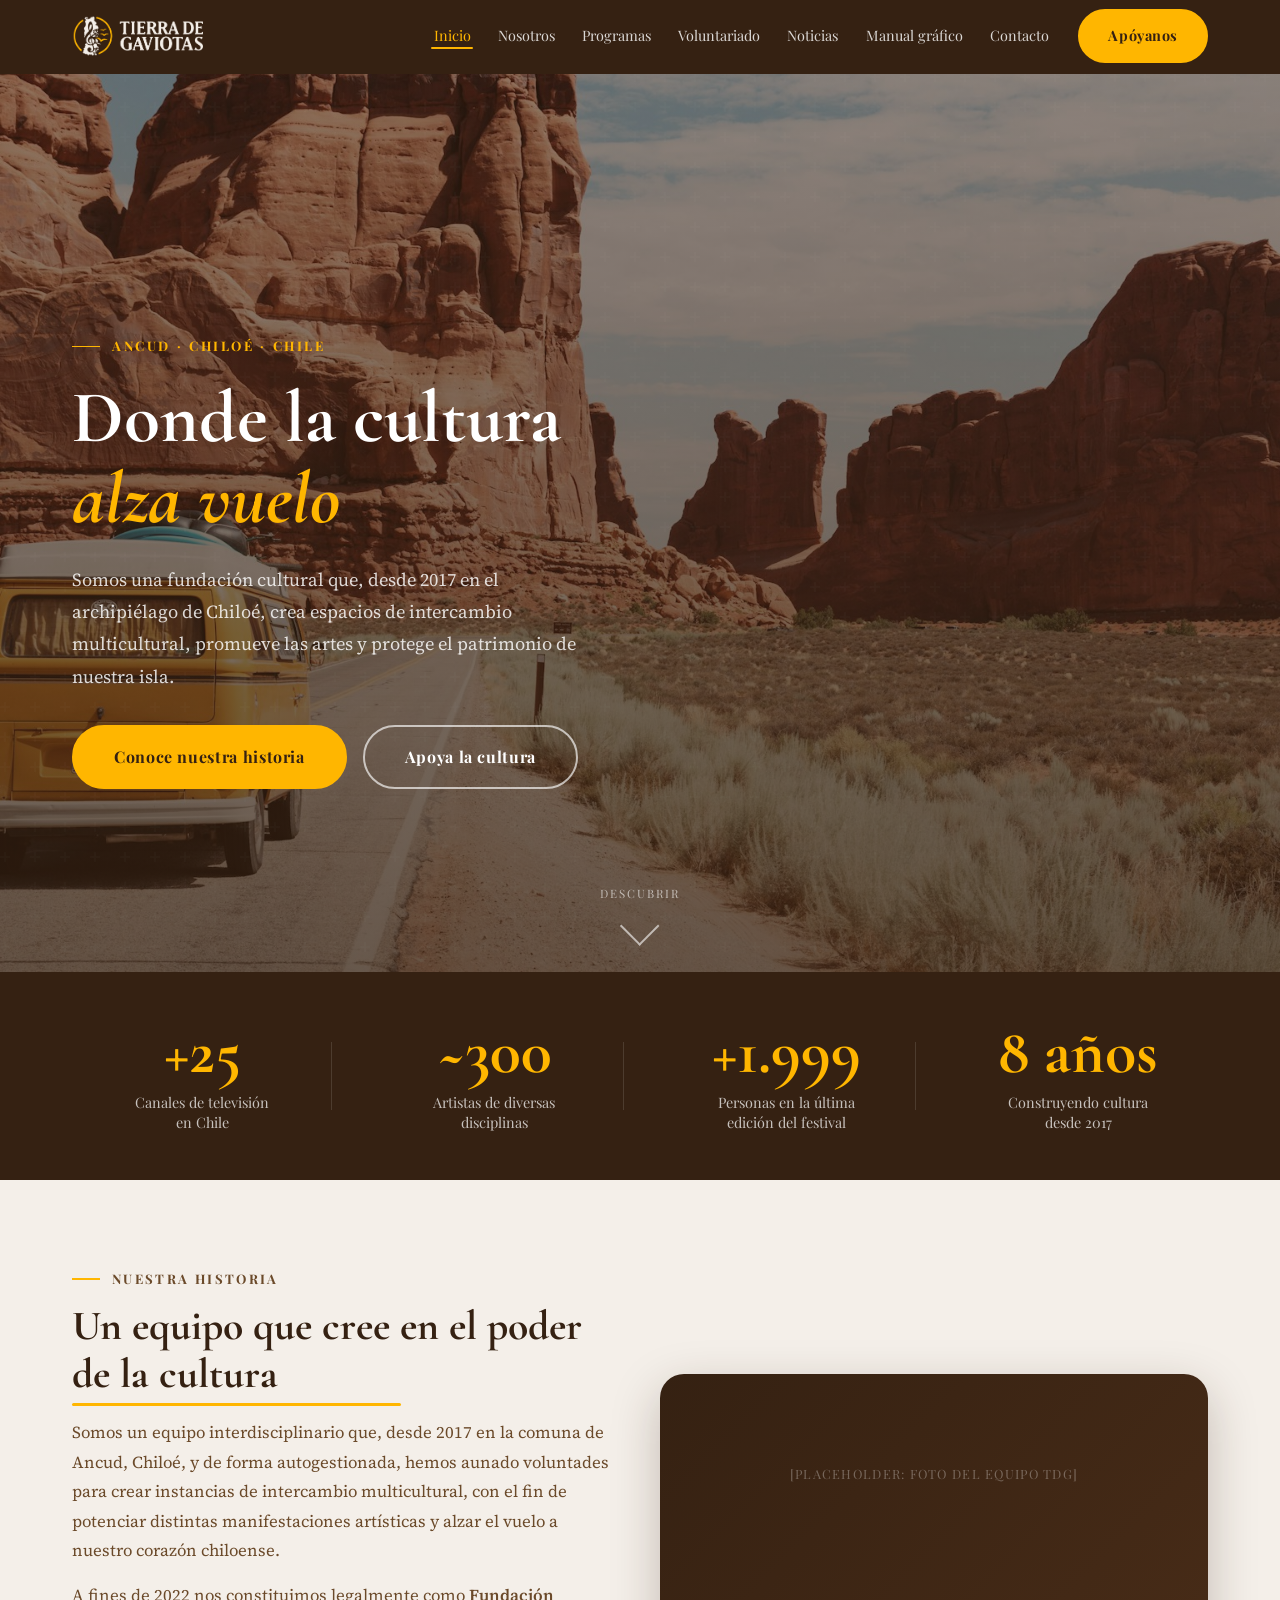
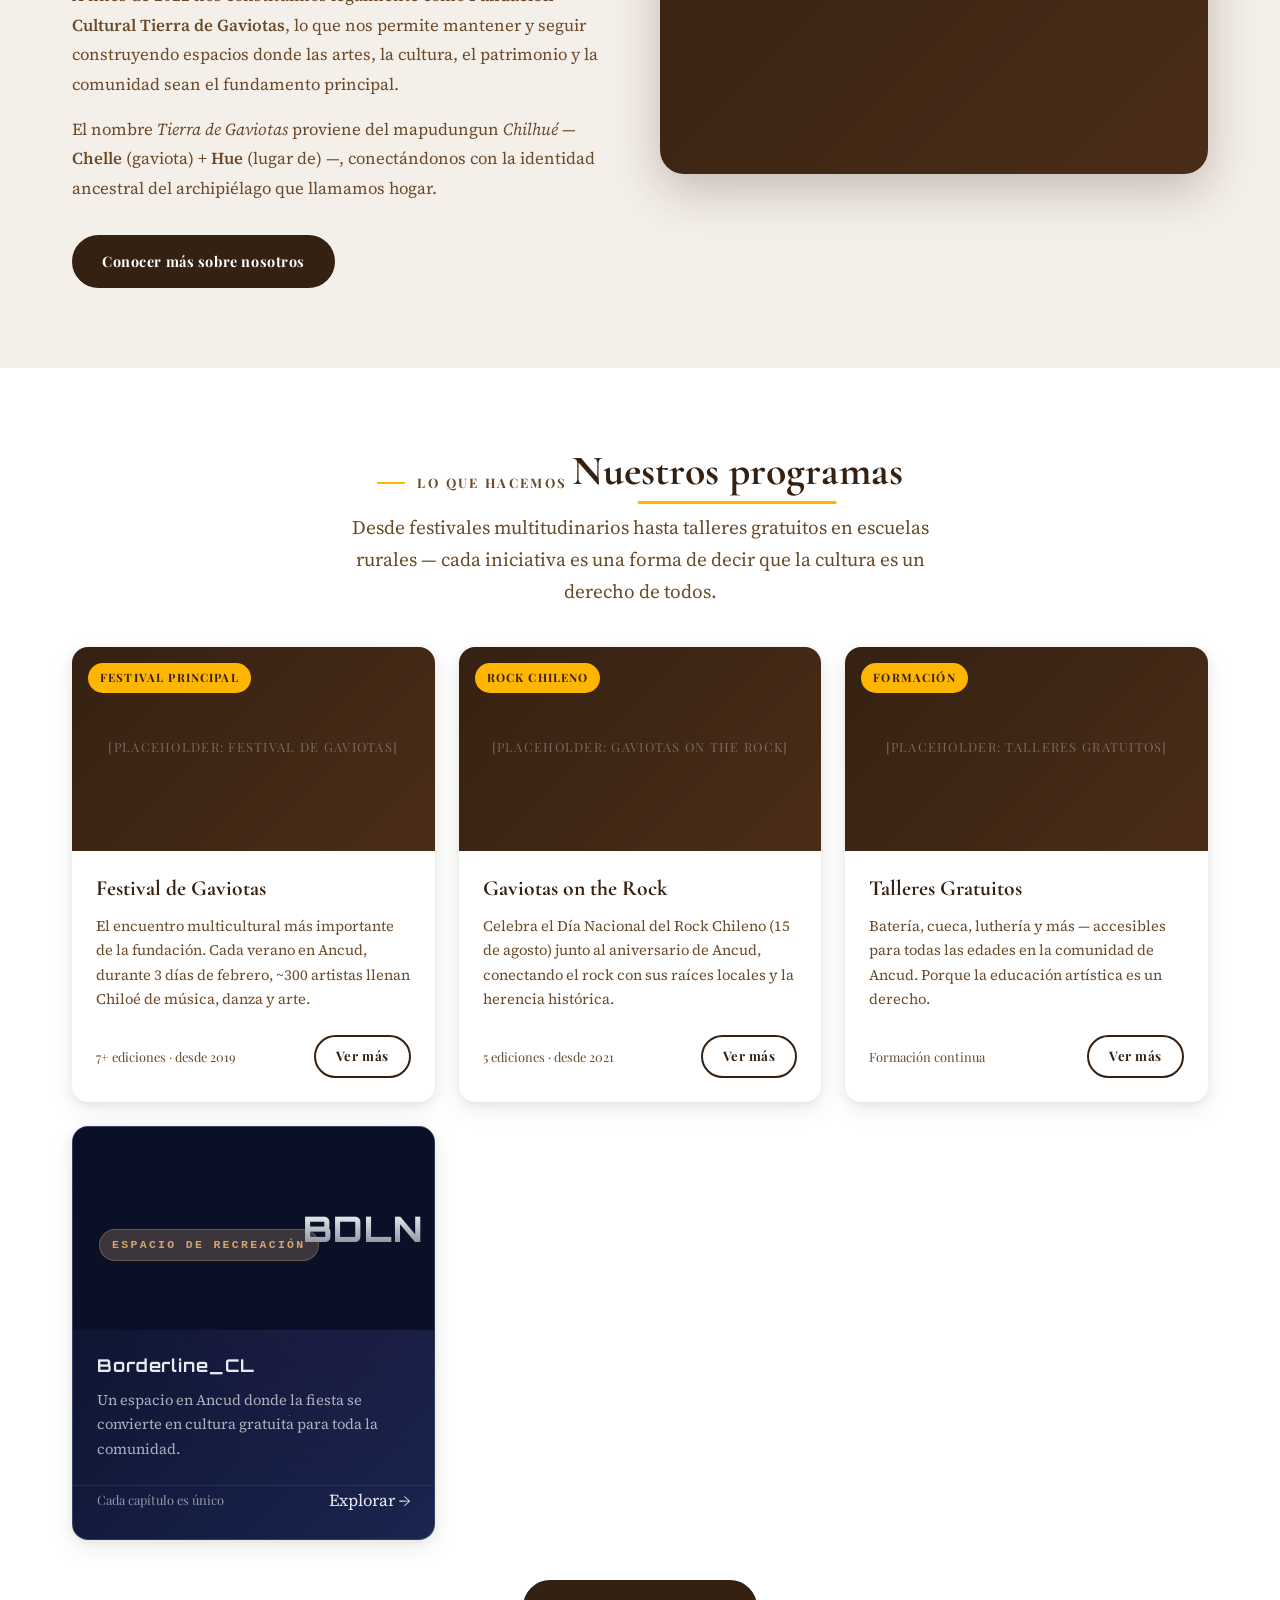
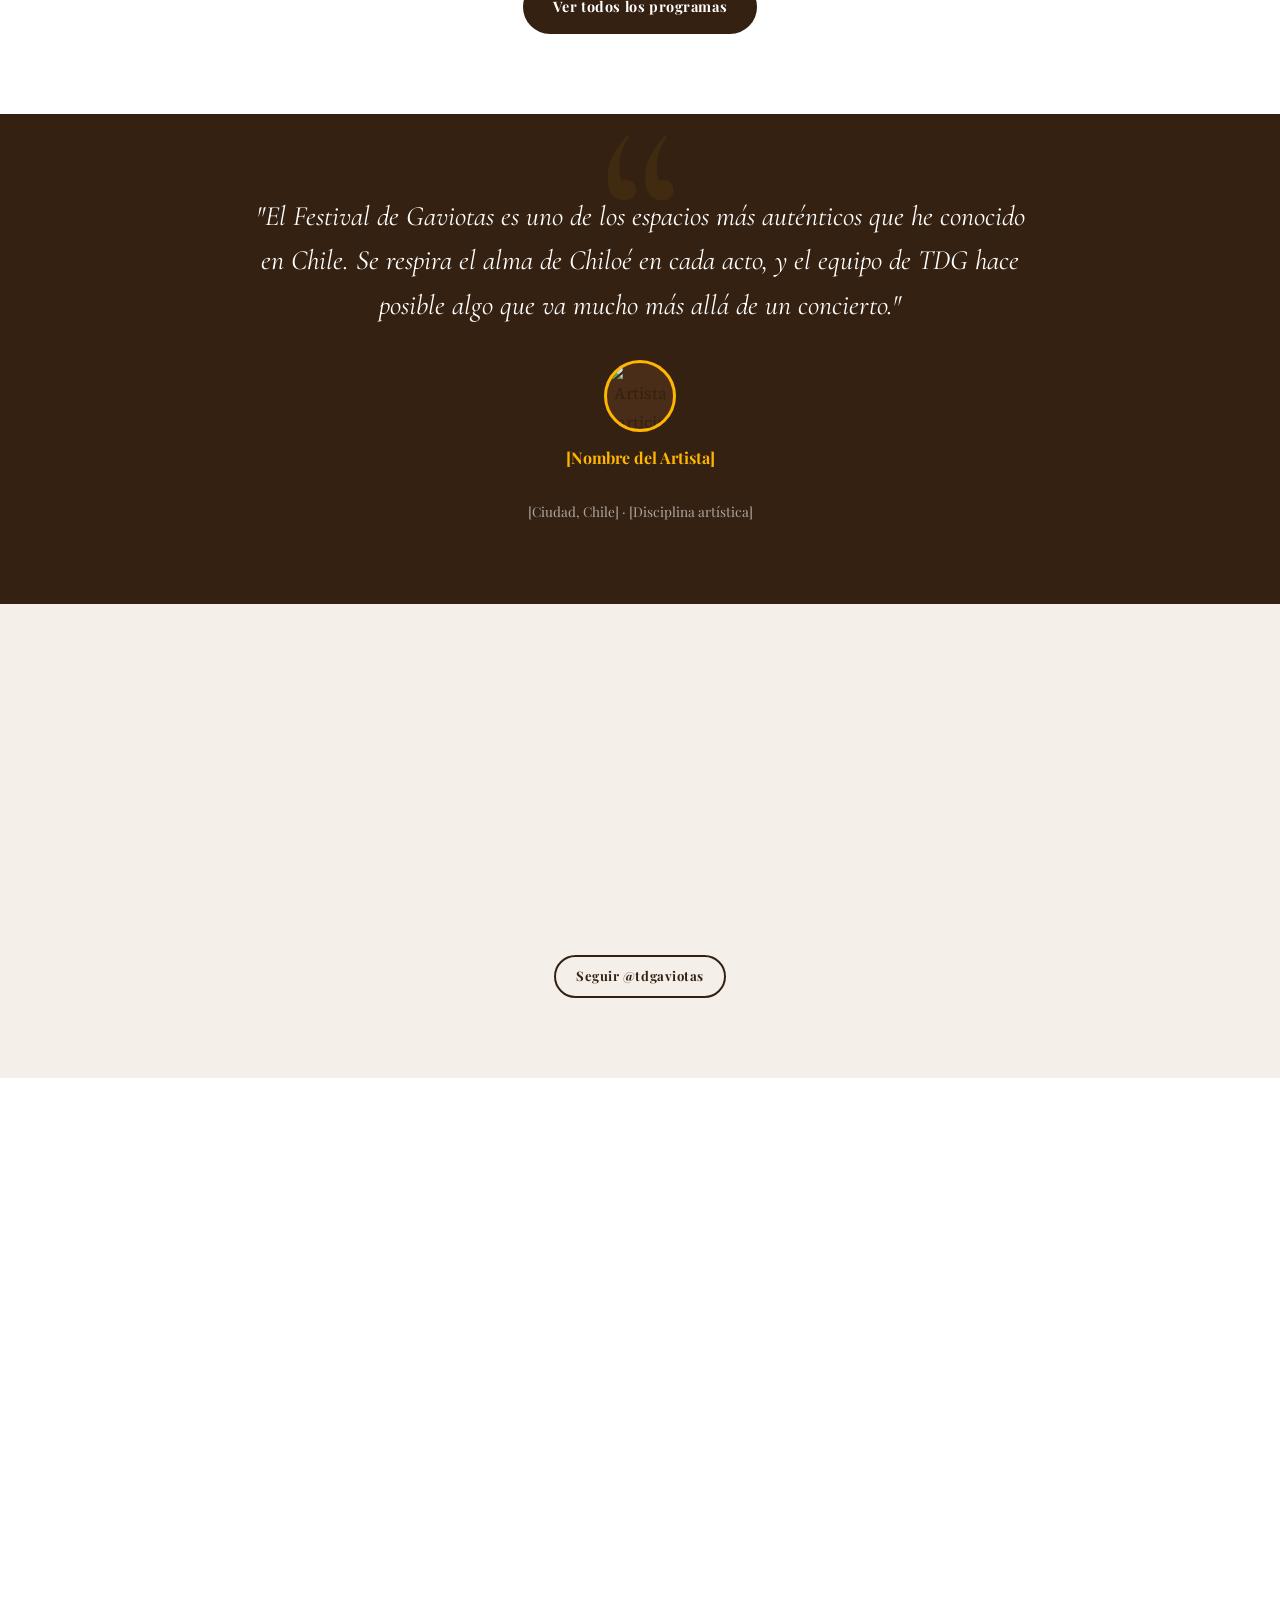
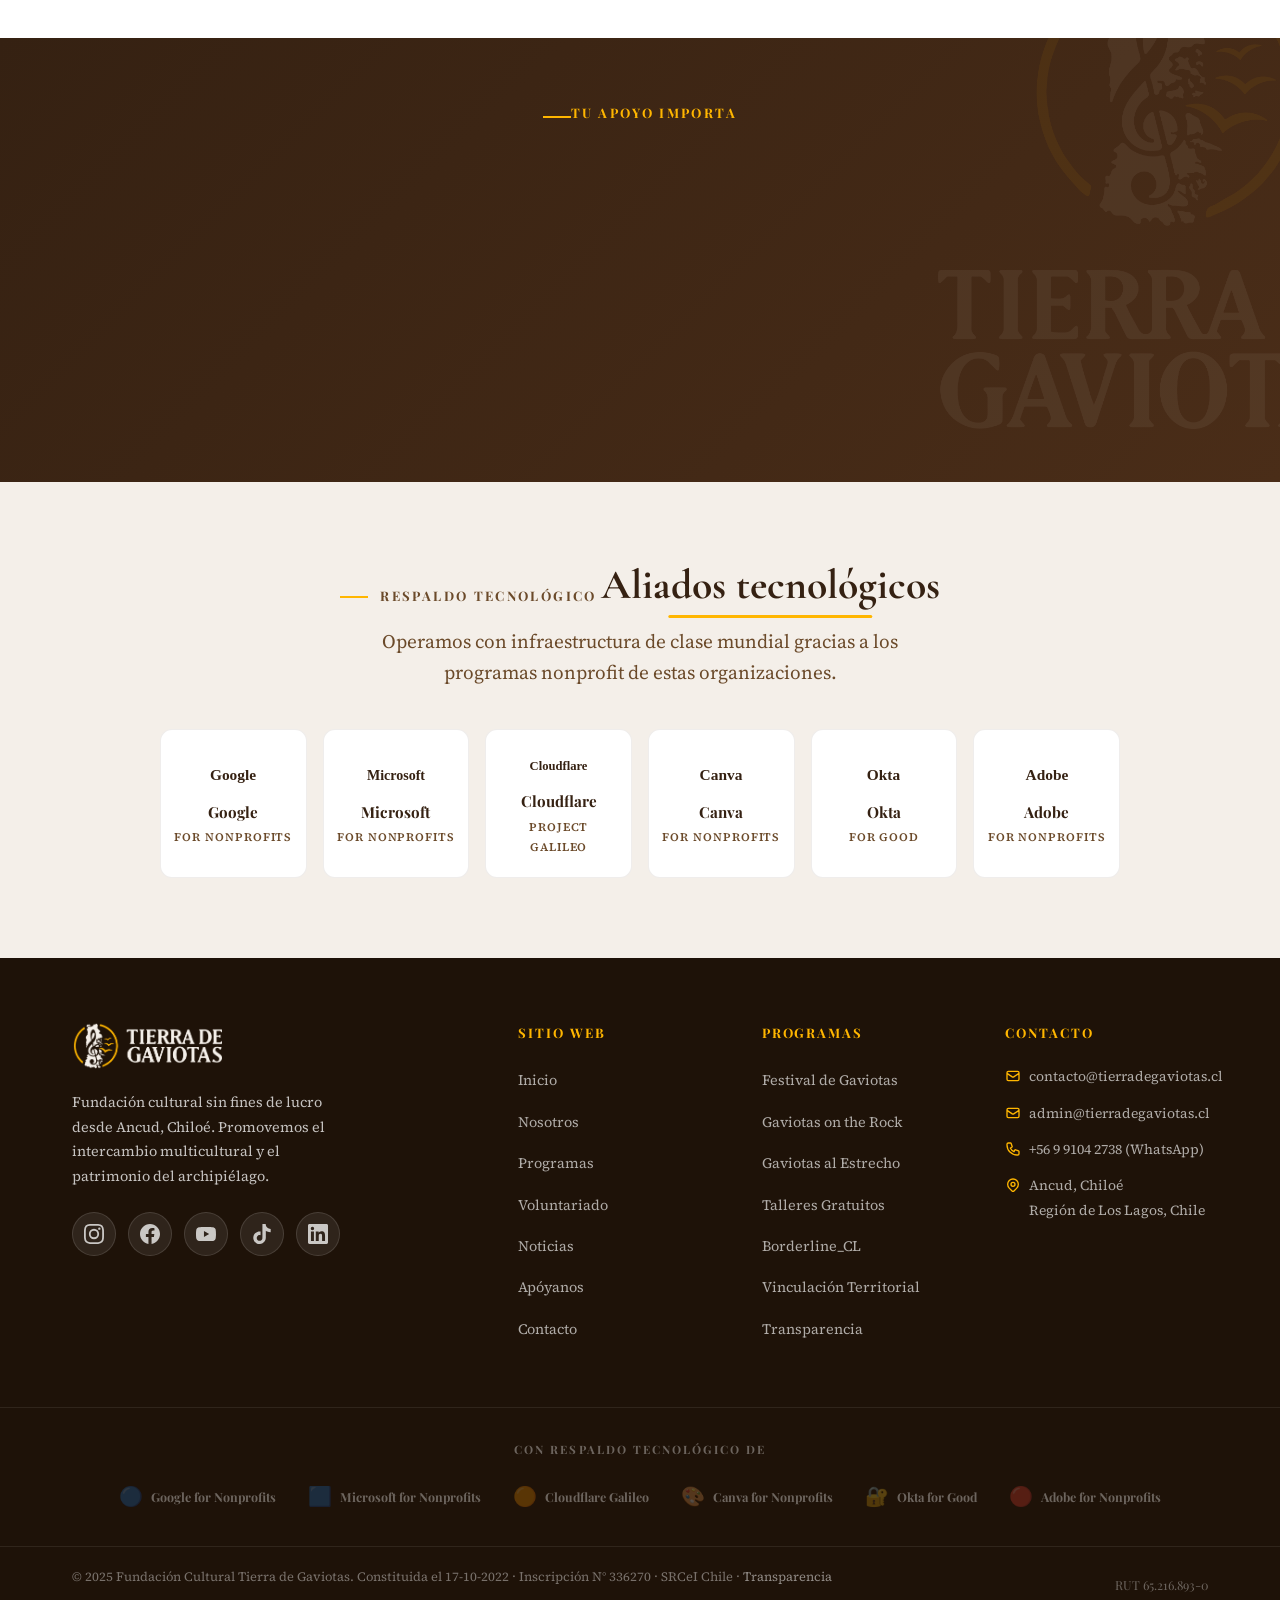
==== commit e0453333: "refactor: coherencia tipográfica v3 + manual gráfico reestructurado CAMBIO 1 — Eliminar overrides fo" ====
--- a/index.html
+++ b/index.html
@@ -36,7 +36,7 @@
   <!-- Preconnect -->
   <link rel="preconnect" href="https://fonts.googleapis.com">
   <link rel="preconnect" href="https://fonts.gstatic.com" crossorigin>
-  <link href="https://fonts.googleapis.com/css2?family=Cormorant+Garamond:ital,wght@0,600;0,700;1,700family=Cormorant+Garamond:ital,wght@0,600;0,700;1,700&family=Playfair+Display:ital,wght@0,400;0,700;1,400&family=Source+Serif+4:opsz,wght@8..60,300;8..60,400;8..60,600family=Orbitron:wght@600;700;800family=Cormorant+Garamond:ital,wght@0,600;0,700;1,700&family=Playfair+Display:ital,wght@0,400;0,700;1,400&family=Source+Serif+4:opsz,wght@8..60,300;8..60,400;8..60,600family=Playfair+Display:ital,wght@0,400;0,700;1,400family=Cormorant+Garamond:ital,wght@0,600;0,700;1,700&family=Playfair+Display:ital,wght@0,400;0,700;1,400&family=Source+Serif+4:opsz,wght@8..60,300;8..60,400;8..60,600family=Source+Serif+4:opsz,wght@8..60,300;8..60,400;8..60,600&display=swap" rel="stylesheet">
+  <link href="https://fonts.googleapis.com/css2?family=Cormorant+Garamond:ital,wght@0,600;0,700;1,700&family=Orbitron:wght@600;700;800&family=Playfair+Display:ital,wght@0,400;0,700;1,400&family=Source+Serif+4:opsz,wght@8..60,300;8..60,400;8..60,600&display=swap" rel="stylesheet">
 
   <!-- Estilos -->
   <link rel="stylesheet" href="css/main.css">
@@ -319,7 +319,7 @@
           <article class="card-programa card-programa--borderline reveal reveal-delay-3">
             <div class="card-programa__img" style="background: var(--bdln-space-deep, #0A1028); min-height: 160px; display: flex; align-items: center; justify-content: center;">
               <span class="card-programa__tag">Espacio de recreación</span>
-              <span style="font-family: 'Orbitron', sans-serif; font-size: 2.2rem; font-weight: 800; background: linear-gradient(180deg,#F5F7FA 0%,#C8CDD4 40%,#8A8E96 100%); -webkit-background-clip: text; background-clip: text; color: transparent; position: relative; z-index: 2;">BDLN</span>
+              <span class="bdln-logo-text">BDLN</span>
             </div>
             <div class="card-programa__body">
               <h3 class="card-programa__title">Borderline_CL</h3>
--- a/css/components-v2.css
+++ b/css/components-v2.css
@@ -1137,3 +1137,192 @@
   text-align: center;
   letter-spacing: 0.05em;
 }
+
+
+/* ===============================================================
+   V3 — CAMBIO 1: CLASES EXTRAÍDAS DE OVERRIDES INLINE
+   =============================================================== */
+
+/* ---------------------------------------------------------------
+   BDLN logo tipografía — Orbitron como fallback de "Dune"
+
+   TIPOGRAFÍA OFICIAL BDLN: "Dune" (no disponible en Google Fonts).
+   El logo oficial es el texto "BDLN" en Dune con el ancho de las
+   letras aumentado (tracking). Orbitron se usa como fallback web
+   libre hasta que se implemente la versión @font-face con el
+   archivo propietario.
+   Cuando el equipo entregue el .woff2 de Dune, reemplazar
+   'Orbitron' por 'Dune' en esta regla y agregar @font-face.
+   --------------------------------------------------------------- */
+.bdln-logo-text {
+  font-family: 'Orbitron', 'Space Grotesk', sans-serif;
+  font-size: 2.2rem;
+  font-weight: 800;
+  letter-spacing: 0.05em;
+  background: linear-gradient(180deg, #F5F7FA 0%, #C8CDD4 40%, #8A8E96 100%);
+  -webkit-background-clip: text;
+  background-clip: text;
+  color: transparent;
+  position: relative;
+  z-index: 2;
+}
+
+/* ---------------------------------------------------------------
+   Números circulares del proceso de voluntariado (paso 1, 2, 3)
+   --------------------------------------------------------------- */
+.volunteer-circle-number {
+  width: 64px;
+  height: 64px;
+  background: var(--color-ambar);
+  border-radius: 50%;
+  display: flex;
+  align-items: center;
+  justify-content: center;
+  margin: 0 auto 1.5rem;
+  font-size: 1.75rem;
+  font-weight: 700;
+  color: var(--color-cafe);
+  flex-shrink: 0;
+}
+
+/* ---------------------------------------------------------------
+   Preview tipográficos en manual-grafico.html
+   (reemplazan los font-family inline en los placeholders de logos)
+   --------------------------------------------------------------- */
+.manual-preview-text {
+  margin: 0;
+  text-align: center;
+  line-height: 1.3;
+  font-weight: 700;
+  /* font-family hereda de la tipografía global (--font-titulo / Cormorant Garamond) */
+}
+
+.manual-preview-fdg  { color: #B07BE8; font-size: 1.6rem; }
+.manual-preview-gotr { color: #CC2200; font-size: 1.5rem; letter-spacing: 0.05em; }
+.manual-preview-gae  { color: #7AB8D4; font-size: 1.5rem; }
+.manual-preview-trova { color: #E85D24; font-size: 1.8rem; }
+
+/* ===============================================================
+   V3 — CAMBIO 2: MANUAL GRÁFICO — NARRATIVA + SUBSECCIONES
+   =============================================================== */
+
+/* ---------------------------------------------------------------
+   Bloque narrativo histórico de la identidad TDG
+   --------------------------------------------------------------- */
+.manual-narrativa {
+  max-width: 880px;
+  margin: 0 auto var(--sp-16);
+  padding: var(--sp-8);
+  background: var(--color-blanco);
+  border-radius: var(--radius-lg);
+  border: 1px solid rgba(53, 33, 18, 0.08);
+}
+
+.manual-narrativa__title {
+  font-family: var(--font-titulo);
+  color: var(--color-cafe);
+  font-size: clamp(1.5rem, 3vw, 2rem);
+  text-align: center;
+  margin-bottom: var(--sp-8);
+}
+
+.manual-narrativa__timeline {
+  display: grid;
+  gap: var(--sp-6);
+}
+
+@media (min-width: 768px) {
+  .manual-narrativa__timeline {
+    grid-template-columns: repeat(3, 1fr);
+  }
+}
+
+.manual-narrativa__step {
+  position: relative;
+  padding-left: var(--sp-4);
+  border-left: 3px solid var(--color-ambar);
+}
+
+.manual-narrativa__year {
+  display: inline-block;
+  font-family: var(--font-display);
+  font-size: 0.78rem;
+  font-weight: 700;
+  letter-spacing: 0.15em;
+  text-transform: uppercase;
+  color: var(--color-ambar);
+  margin-bottom: var(--sp-2);
+}
+
+.manual-narrativa__step h4 {
+  font-family: var(--font-titulo);
+  font-size: 1.2rem;
+  color: var(--color-cafe);
+  margin-bottom: var(--sp-2);
+  line-height: 1.2;
+}
+
+.manual-narrativa__step p {
+  font-size: 0.95rem;
+  color: var(--color-cafe-claro);
+  line-height: 1.6;
+  margin: 0;
+}
+
+/* ---------------------------------------------------------------
+   Subsecciones del manual (Oficiales / En desarrollo)
+   --------------------------------------------------------------- */
+.manual-subsection {
+  margin-bottom: var(--sp-16);
+}
+
+.manual-subsection__title {
+  font-family: var(--font-titulo);
+  font-size: clamp(1.6rem, 3vw, 2.2rem);
+  color: var(--color-cafe);
+  margin-bottom: var(--sp-3);
+  padding-bottom: var(--sp-3);
+  border-bottom: 2px solid var(--color-ambar);
+}
+
+.manual-subsection__intro {
+  color: var(--color-cafe-claro);
+  margin-bottom: var(--sp-8);
+  font-size: 1rem;
+}
+
+.manual-subsection--en-desarrollo .manual-subsection__title {
+  border-bottom-color: var(--color-cafe-claro);
+  opacity: 0.9;
+}
+
+/* ---------------------------------------------------------------
+   Estado "en desarrollo" — reemplaza el botón de descarga
+   en Trova 2018 y BDLN
+   --------------------------------------------------------------- */
+.manual-identidad__en-desarrollo {
+  display: flex;
+  align-items: center;
+  justify-content: center;
+  gap: 0.5rem;
+  padding: 0.9rem 1.2rem;
+  background: rgba(107, 74, 42, 0.08);
+  border: 1px dashed rgba(107, 74, 42, 0.3);
+  border-radius: var(--radius-md);
+  color: var(--color-cafe-claro);
+  font-family: var(--font-display);
+  font-size: 0.85rem;
+  font-style: italic;
+  margin-top: auto;
+  user-select: none;
+}
+
+/* Variante oscura para la tarjeta BDLN */
+.manual-identidad--bdln .manual-identidad__en-desarrollo {
+  background: rgba(200, 205, 212, 0.08);
+  border-color: rgba(200, 205, 212, 0.25);
+  color: var(--bdln-silver);
+  font-style: normal;
+  font-family: 'Courier New', monospace;
+  letter-spacing: 0.08em;
+}
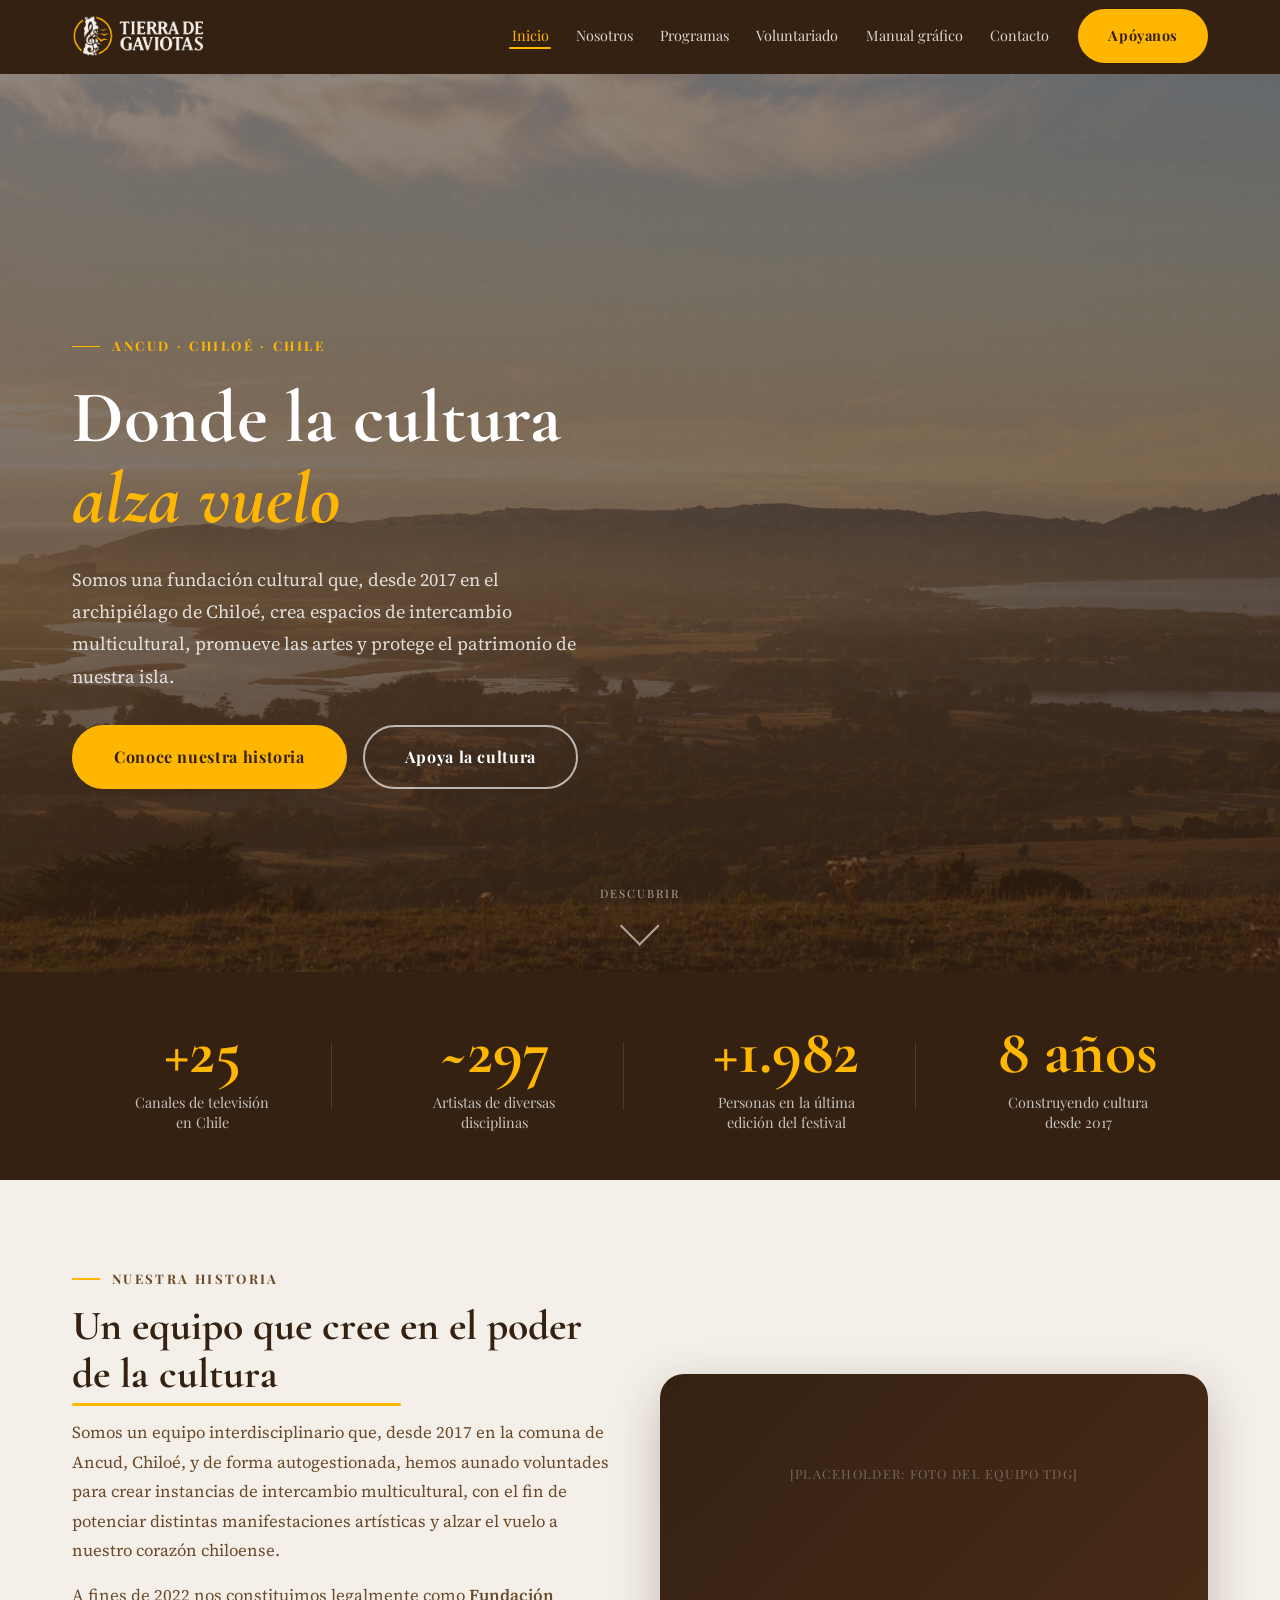
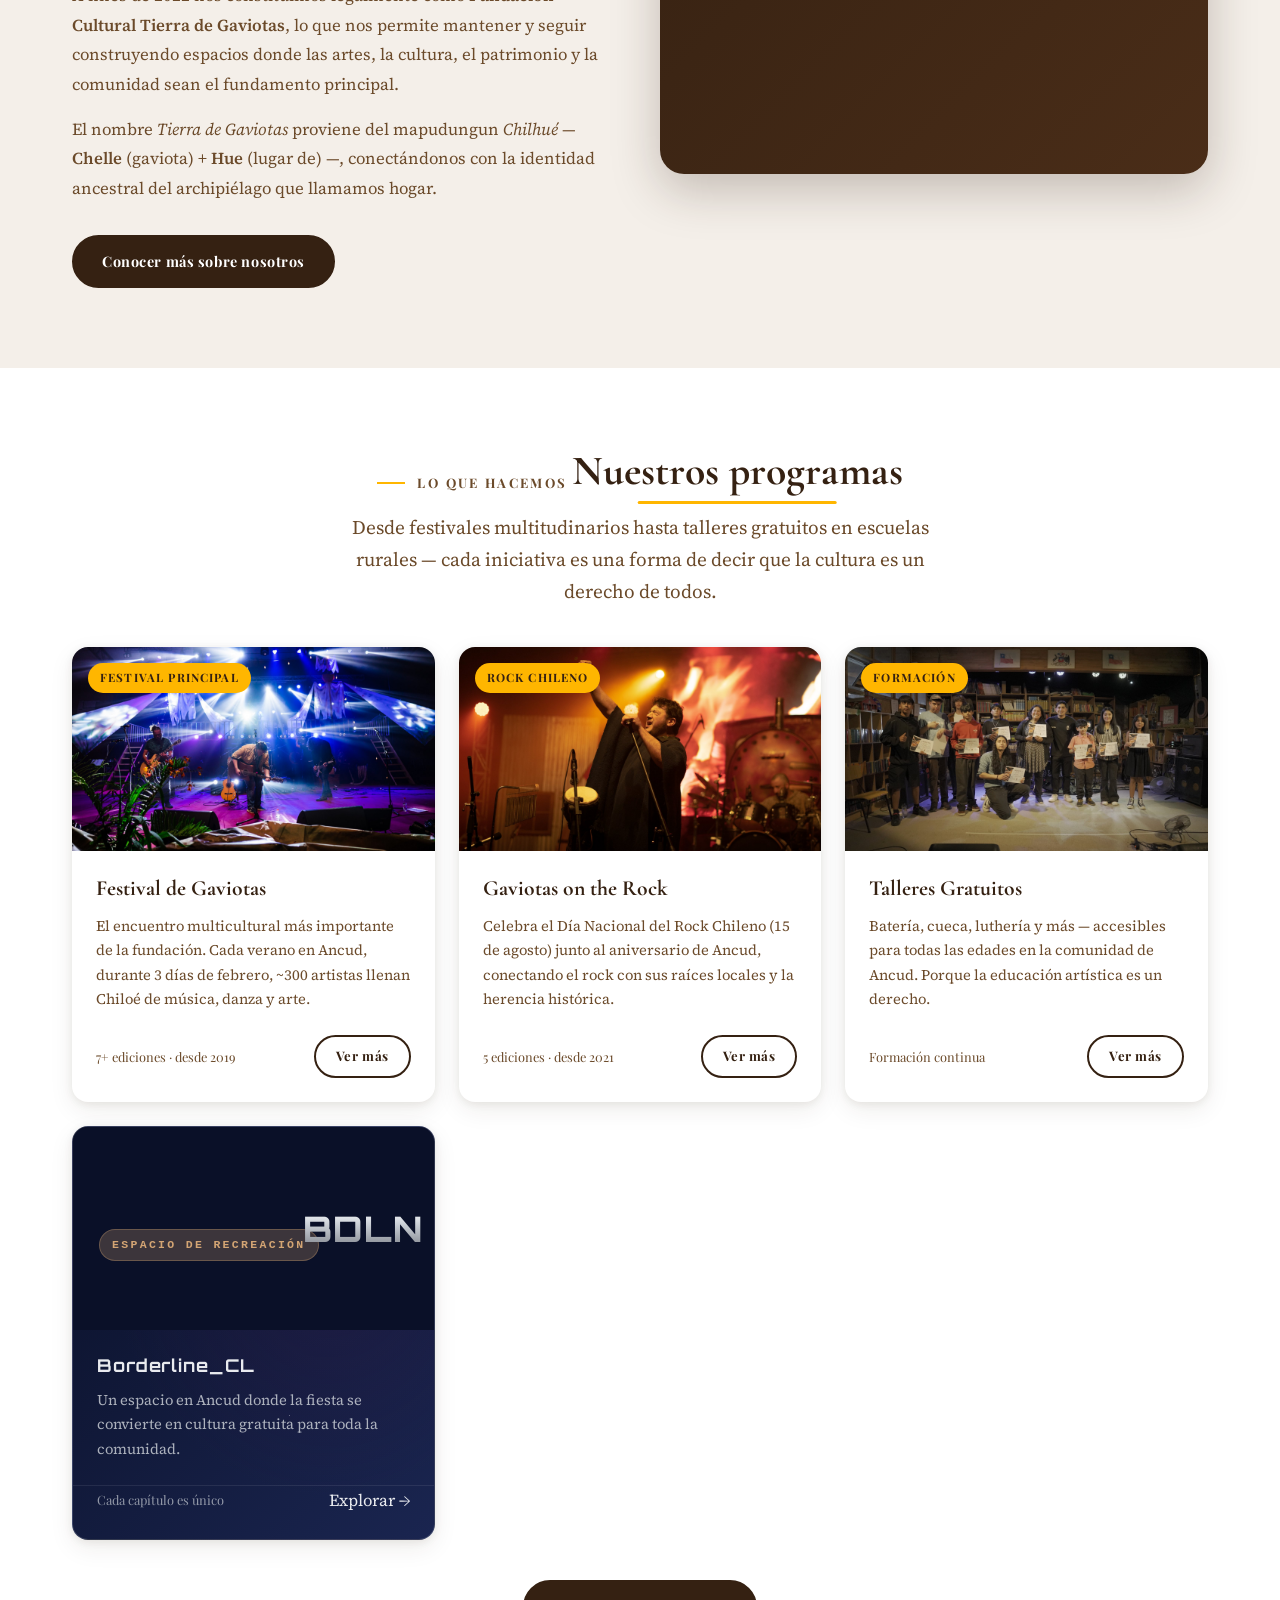
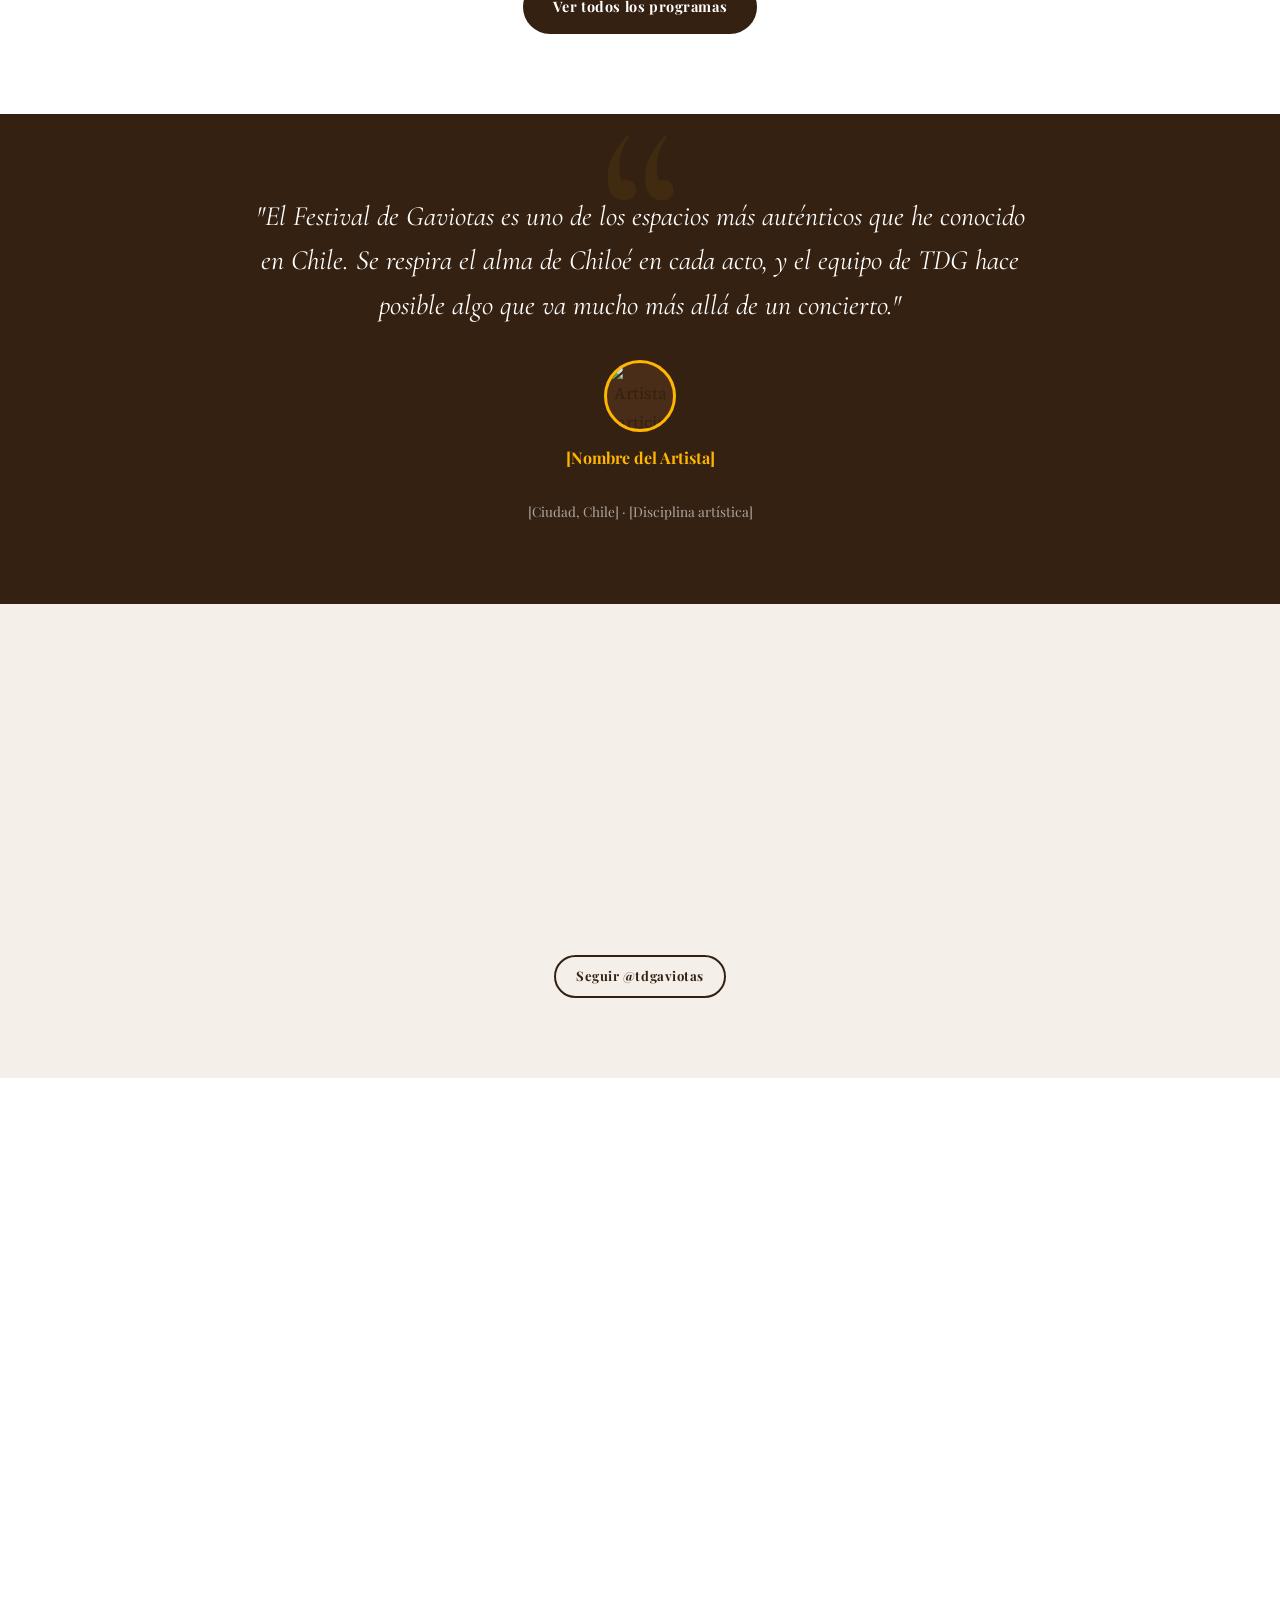
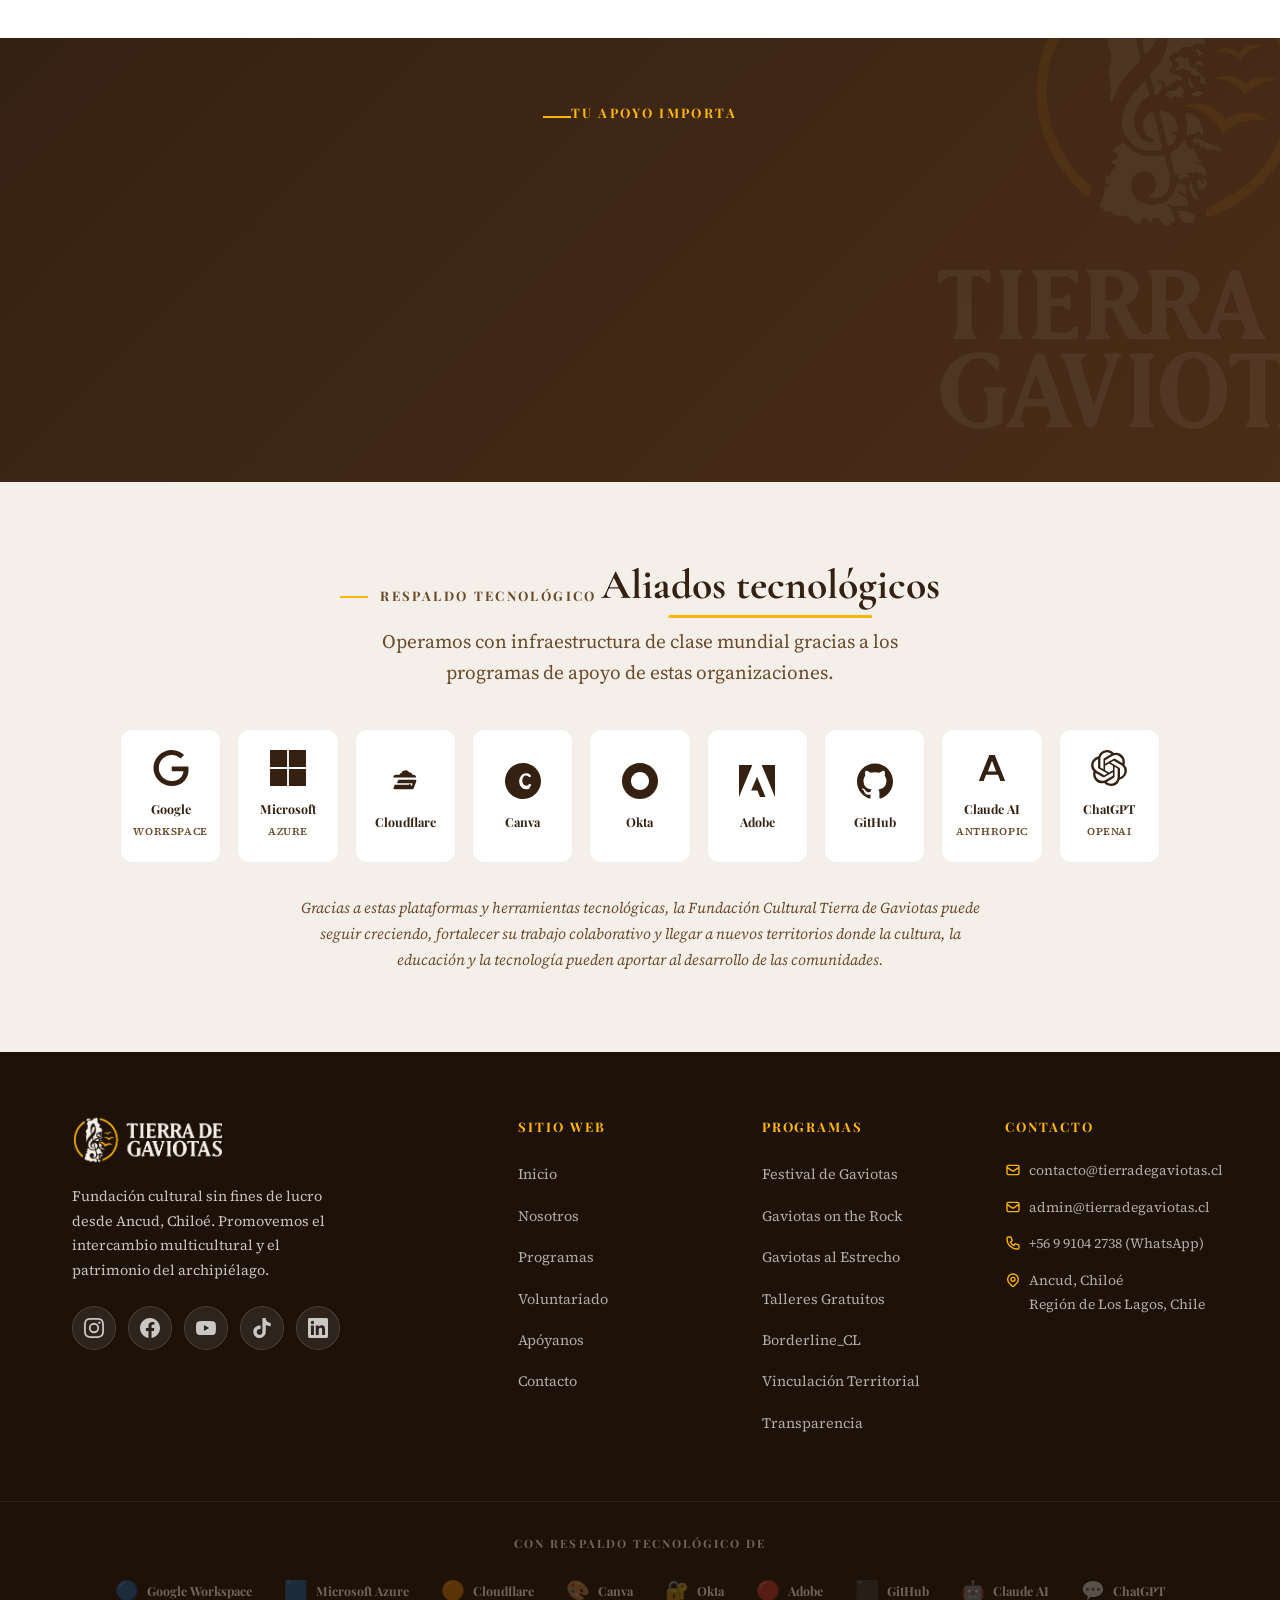
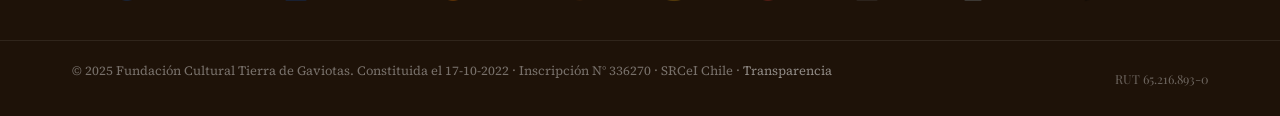
==== commit 8b432794: "update" ====
--- a/index.html
+++ b/index.html
@@ -119,7 +119,9 @@
           <li><a href="nosotros.html"     class="navbar__link">Nosotros</a></li>
           <li><a href="programas.html"    class="navbar__link">Programas</a></li>
           <li><a href="voluntariado.html" class="navbar__link">Voluntariado</a></li>
+          <!-- Noticias: desactivado temporalmente — reactivar quitando este comentario
           <li><a href="noticias.html"     class="navbar__link">Noticias</a></li>
+          -->
           <li><a href="manual-grafico.html" class="navbar__link">Manual gráfico</a></li>
           <li><a href="contacto.html"     class="navbar__link">Contacto</a></li>
         </ul>
@@ -469,62 +471,87 @@
           <h2 id="aliados-title" class="heading-line heading-line--center">Aliados tecnológicos</h2>
           <p class="lead">
             Operamos con infraestructura de clase mundial gracias a los
-            programas nonprofit de estas organizaciones.
+            programas de apoyo de estas organizaciones.
           </p>
         </header>
 
         <div class="aliados-grid reveal reveal-delay-1">
-          <a href="https://www.google.com/nonprofits/"
-             target="_blank" rel="noopener noreferrer"
-             class="aliado-card" aria-label="Google for Nonprofits">
-            <img src="images/aliados/google-mono.svg" alt="Google" class="aliado-card__logo" loading="lazy">
+
+          <a href="https://workspace.google.com/"
+             target="_blank" rel="noopener noreferrer"
+             class="aliado-card" aria-label="Google Workspace">
+            <img src="images/aliados/google-mono.svg" alt="Google Workspace" class="aliado-card__logo" loading="lazy">
             <span class="aliado-card__name">Google</span>
-            <span class="aliado-card__program">for Nonprofits</span>
-          </a>
-          <a href="https://www.microsoft.com/es-cl/nonprofits"
-             target="_blank" rel="noopener noreferrer"
-             class="aliado-card" aria-label="Microsoft for Nonprofits">
-            <img src="images/aliados/microsoft-mono.svg" alt="Microsoft" class="aliado-card__logo" loading="lazy">
+            <span class="aliado-card__program">Workspace</span>
+          </a>
+
+          <a href="https://azure.microsoft.com/"
+             target="_blank" rel="noopener noreferrer"
+             class="aliado-card" aria-label="Microsoft Azure">
+            <img src="images/aliados/microsoft-mono.svg" alt="Microsoft Azure" class="aliado-card__logo" loading="lazy">
             <span class="aliado-card__name">Microsoft</span>
-            <span class="aliado-card__program">for Nonprofits</span>
-          </a>
+            <span class="aliado-card__program">Azure</span>
+          </a>
+
           <a href="https://www.cloudflare.com/galileo/"
              target="_blank" rel="noopener noreferrer"
-             class="aliado-card" aria-label="Cloudflare Project Galileo">
+             class="aliado-card" aria-label="Cloudflare">
             <img src="images/aliados/cloudflare-mono.svg" alt="Cloudflare" class="aliado-card__logo" loading="lazy">
             <span class="aliado-card__name">Cloudflare</span>
-            <span class="aliado-card__program">Project Galileo</span>
-          </a>
-          <a href="https://www.canva.com/canva-for-nonprofits/"
-             target="_blank" rel="noopener noreferrer"
-             class="aliado-card" aria-label="Canva for Nonprofits">
+          </a>
+
+          <a href="https://www.canva.com/"
+             target="_blank" rel="noopener noreferrer"
+             class="aliado-card" aria-label="Canva">
             <img src="images/aliados/canva-mono.svg" alt="Canva" class="aliado-card__logo" loading="lazy">
             <span class="aliado-card__name">Canva</span>
-            <span class="aliado-card__program">for Nonprofits</span>
-          </a>
-          <a href="https://www.okta.com/okta-for-good/"
-             target="_blank" rel="noopener noreferrer"
-             class="aliado-card" aria-label="Okta for Good">
+          </a>
+
+          <a href="https://www.okta.com/"
+             target="_blank" rel="noopener noreferrer"
+             class="aliado-card" aria-label="Okta">
             <img src="images/aliados/okta-mono.svg" alt="Okta" class="aliado-card__logo" loading="lazy">
             <span class="aliado-card__name">Okta</span>
-            <span class="aliado-card__program">for Good</span>
-          </a>
-          <a href="https://www.adobe.com/corporate-responsibility.html"
-             target="_blank" rel="noopener noreferrer"
-             class="aliado-card" aria-label="Adobe for Nonprofits">
+          </a>
+
+          <a href="https://www.adobe.com/"
+             target="_blank" rel="noopener noreferrer"
+             class="aliado-card" aria-label="Adobe">
             <img src="images/aliados/adobe-mono.svg" alt="Adobe" class="aliado-card__logo" loading="lazy">
             <span class="aliado-card__name">Adobe</span>
-            <span class="aliado-card__program">for Nonprofits</span>
-          </a>
-        </div>
-
-        <!--
-          NOTA: Los logos son SVG placeholder con el nombre del servicio.
-          Para reemplazar por logos oficiales:
-          1. Descargar logo monocromático oficial de cada servicio (SVG)
-          2. Subirlo a images/aliados/ con el mismo nombre
-          3. Commit en GitHub.com → listo
-        -->
+          </a>
+
+          <a href="https://github.com/"
+             target="_blank" rel="noopener noreferrer"
+             class="aliado-card" aria-label="GitHub">
+            <img src="images/aliados/github-mono.svg" alt="GitHub" class="aliado-card__logo" loading="lazy">
+            <span class="aliado-card__name">GitHub</span>
+          </a>
+
+          <a href="https://claude.ai/"
+             target="_blank" rel="noopener noreferrer"
+             class="aliado-card" aria-label="Claude AI — Anthropic">
+            <img src="images/aliados/claude-mono.svg" alt="Claude AI" class="aliado-card__logo" loading="lazy">
+            <span class="aliado-card__name">Claude AI</span>
+            <span class="aliado-card__program">Anthropic</span>
+          </a>
+
+          <a href="https://chat.openai.com/"
+             target="_blank" rel="noopener noreferrer"
+             class="aliado-card" aria-label="ChatGPT — OpenAI">
+            <img src="images/aliados/chatgpt-mono.svg" alt="ChatGPT" class="aliado-card__logo" loading="lazy">
+            <span class="aliado-card__name">ChatGPT</span>
+            <span class="aliado-card__program">OpenAI</span>
+          </a>
+
+        </div>
+
+        <p class="aliados-agradecimiento reveal reveal-delay-2">
+          Gracias a estas plataformas y herramientas tecnológicas, la Fundación Cultural
+          Tierra de Gaviotas puede seguir creciendo, fortalecer su trabajo colaborativo
+          y llegar a nuevos territorios donde la cultura, la educación y la tecnología
+          pueden aportar al desarrollo de las comunidades.
+        </p>
       </div>
     </section>
 
@@ -593,7 +620,6 @@
             <li><a href="nosotros.html">Nosotros</a></li>
             <li><a href="programas.html">Programas</a></li>
             <li><a href="voluntariado.html">Voluntariado</a></li>
-            <li><a href="noticias.html">Noticias</a></li>
             <li><a href="donaciones.html">Apóyanos</a></li>
             <li><a href="contacto.html">Contacto</a></li>
           </ul>
@@ -646,12 +672,15 @@
       <div class="container">
         <p class="footer__aliados-title">Con respaldo tecnológico de</p>
         <div class="footer__aliados-logos">
-          <span class="footer__aliado-item"><span class="footer__aliado-icon">🔵</span><span class="footer__aliado-name">Google for Nonprofits</span></span>
-          <span class="footer__aliado-item"><span class="footer__aliado-icon">🟦</span><span class="footer__aliado-name">Microsoft for Nonprofits</span></span>
-          <span class="footer__aliado-item"><span class="footer__aliado-icon">🟠</span><span class="footer__aliado-name">Cloudflare Galileo</span></span>
-          <span class="footer__aliado-item"><span class="footer__aliado-icon">🎨</span><span class="footer__aliado-name">Canva for Nonprofits</span></span>
-          <span class="footer__aliado-item"><span class="footer__aliado-icon">🔐</span><span class="footer__aliado-name">Okta for Good</span></span>
-          <span class="footer__aliado-item"><span class="footer__aliado-icon">🔴</span><span class="footer__aliado-name">Adobe for Nonprofits</span></span>
+          <span class="footer__aliado-item"><span class="footer__aliado-icon">🔵</span><span class="footer__aliado-name">Google Workspace</span></span>
+          <span class="footer__aliado-item"><span class="footer__aliado-icon">🟦</span><span class="footer__aliado-name">Microsoft Azure</span></span>
+          <span class="footer__aliado-item"><span class="footer__aliado-icon">🟠</span><span class="footer__aliado-name">Cloudflare</span></span>
+          <span class="footer__aliado-item"><span class="footer__aliado-icon">🎨</span><span class="footer__aliado-name">Canva</span></span>
+          <span class="footer__aliado-item"><span class="footer__aliado-icon">🔐</span><span class="footer__aliado-name">Okta</span></span>
+          <span class="footer__aliado-item"><span class="footer__aliado-icon">🔴</span><span class="footer__aliado-name">Adobe</span></span>
+          <span class="footer__aliado-item"><span class="footer__aliado-icon">⬛</span><span class="footer__aliado-name">GitHub</span></span>
+          <span class="footer__aliado-item"><span class="footer__aliado-icon">🤖</span><span class="footer__aliado-name">Claude AI</span></span>
+          <span class="footer__aliado-item"><span class="footer__aliado-icon">💬</span><span class="footer__aliado-name">ChatGPT</span></span>
         </div>
       </div>
     </div>
--- a/css/components-v2.css
+++ b/css/components-v2.css
@@ -486,14 +486,15 @@
    --------------------------------------------------------------- */
 .aliados-grid {
   display: grid;
-  grid-template-columns: repeat(2, 1fr);
+  grid-template-columns: repeat(3, 1fr);
   gap: var(--sp-4);
-  max-width: 960px;
+  max-width: 1040px;
   margin: var(--sp-8) auto 0;
 }
 
 @media (min-width: 640px)  { .aliados-grid { grid-template-columns: repeat(3, 1fr); } }
-@media (min-width: 1024px) { .aliados-grid { grid-template-columns: repeat(6, 1fr); } }
+@media (min-width: 900px)  { .aliados-grid { grid-template-columns: repeat(5, 1fr); } }
+@media (min-width: 1100px) { .aliados-grid { grid-template-columns: repeat(9, 1fr); } }
 
 .aliado-card {
   display: flex;
@@ -517,23 +518,44 @@
 }
 
 .aliado-card__logo {
-  width: auto; height: 28px;
-  max-width: 100%; object-fit: contain;
-  margin-bottom: 0.5rem;
+  width: 36px;
+  height: 36px;
+  max-width: 100%;
+  object-fit: contain;
+  margin-bottom: 0.6rem;
+  transition: opacity 0.2s ease;
+}
+
+.aliado-card:hover .aliado-card__logo {
+  opacity: 0.8;
 }
 
 .aliado-card__name {
   font-family: var(--font-display);
-  font-size: 0.95rem; font-weight: 700;
-  color: var(--color-cafe); line-height: 1.2;
+  font-size: 0.78rem;
+  font-weight: 700;
+  color: var(--color-cafe);
+  line-height: 1.2;
 }
 
 .aliado-card__program {
-  font-size: 0.72rem;
+  font-size: 0.66rem;
   color: var(--color-cafe-claro);
   text-transform: uppercase;
-  letter-spacing: 0.08em;
+  letter-spacing: 0.06em;
   font-weight: 600;
+}
+
+/* Texto de agradecimiento bajo la grilla de aliados */
+.aliados-agradecimiento {
+  max-width: 680px;
+  margin: var(--sp-8) auto 0;
+  text-align: center;
+  font-family: var(--font-cuerpo);
+  font-size: 0.95rem;
+  line-height: 1.7;
+  color: var(--color-cafe-claro);
+  font-style: italic;
 }
 
 
@@ -1326,3 +1348,230 @@
   font-family: 'Courier New', monospace;
   letter-spacing: 0.08em;
 }
+
+
+/* ===============================================================
+   v4 — BDLN Figcaption tipografía (planetas en galería)
+   =============================================================== */
+.bdln-cap figcaption {
+  display: flex;
+  flex-direction: column;
+  gap: 0.2rem;
+}
+
+.bdln-cap__num {
+  font-family: 'Courier New', monospace;
+  letter-spacing: 0.25em;
+  text-transform: uppercase;
+  font-size: 0.7rem;
+  color: rgba(200,205,212,0.7);
+}
+
+.bdln-cap__planet {
+  font-family: 'Orbitron', sans-serif;
+  font-size: 1rem;
+  font-weight: 700;
+  color: #E8EAEE;
+  letter-spacing: 0.1em;
+}
+
+.bdln-cap__subtitle {
+  font-family: var(--font-cuerpo);
+  font-size: 0.78rem;
+  font-style: italic;
+  color: rgba(212,165,116,0.85);
+}
+
+/* Variantes de color por planeta */
+.bdln-cap--frio  .bdln-cap__planet { color: #A8D8EA; }
+.bdln-cap--ignia .bdln-cap__planet { color: #F4A261; }
+
+
+/* ===============================================================
+   v4 — Lista de planetas conocidos (Manual Gráfico — BDLN)
+   =============================================================== */
+.bdln-planetas-conocidos {
+  margin-top: var(--sp-5);
+  padding: var(--sp-4);
+  background: rgba(10,16,40,0.6);
+  border-radius: var(--radius-md);
+  border: 1px solid rgba(200,205,212,0.1);
+}
+
+.bdln-planetas-titulo {
+  font-family: 'Courier New', monospace;
+  font-size: 0.72rem;
+  letter-spacing: 0.3em;
+  text-transform: uppercase;
+  color: rgba(200,205,212,0.6);
+  margin-bottom: var(--sp-3);
+}
+
+.bdln-planetas-lista {
+  display: flex;
+  flex-direction: column;
+  gap: var(--sp-2);
+}
+
+.bdln-planeta {
+  display: flex;
+  align-items: baseline;
+  gap: var(--sp-3);
+  padding: var(--sp-2) 0;
+  border-bottom: 1px solid rgba(200,205,212,0.08);
+}
+
+.bdln-planeta:last-child {
+  border-bottom: none;
+}
+
+.bdln-planeta__num {
+  font-family: 'Orbitron', sans-serif;
+  font-size: 0.8rem;
+  color: rgba(200,205,212,0.5);
+  min-width: 24px;
+}
+
+.bdln-planeta__name {
+  font-family: 'Orbitron', sans-serif;
+  font-size: 0.95rem;
+  font-weight: 700;
+  color: #C8CDD4;
+  letter-spacing: 0.08em;
+}
+
+.bdln-planeta__desc {
+  font-family: var(--font-cuerpo);
+  font-size: 0.82rem;
+  font-style: italic;
+  color: rgba(212,165,116,0.75);
+  margin-left: var(--sp-2);
+}
+
+.bdln-planeta--frio  .bdln-planeta__name { color: #A8D8EA; }
+.bdln-planeta--ignia .bdln-planeta__name { color: #F4A261; }
+
+
+/* ===============================================================
+   v4 — Video thumbnail (componente reutilizable)
+   =============================================================== */
+.video-thumbnail {
+  display: block;
+  position: relative;
+  overflow: hidden;
+  border-radius: var(--radius-md);
+  aspect-ratio: 16/9;
+  background: #000;
+  cursor: pointer;
+  text-decoration: none;
+}
+
+.video-thumbnail__img {
+  width: 100%;
+  height: 100%;
+  object-fit: cover;
+  transition: transform 0.4s ease, filter 0.4s ease;
+  filter: brightness(0.85);
+}
+
+.video-thumbnail:hover .video-thumbnail__img {
+  transform: scale(1.05);
+  filter: brightness(1);
+}
+
+.video-thumbnail__play {
+  position: absolute;
+  top: 50%;
+  left: 50%;
+  transform: translate(-50%, -50%);
+  width: 68px;
+  height: 48px;
+  opacity: 0.9;
+  transition: opacity 0.25s ease, transform 0.25s ease;
+  filter: drop-shadow(0 2px 8px rgba(0,0,0,0.5));
+}
+
+.video-thumbnail:hover .video-thumbnail__play {
+  opacity: 1;
+  transform: translate(-50%, -50%) scale(1.08);
+}
+
+/* Dentro de card-programa */
+.card-programa__video {
+  min-height: 180px;
+}
+
+.card-programa__video .video-thumbnail {
+  border-radius: var(--radius-md) var(--radius-md) 0 0;
+  height: 100%;
+  min-height: 180px;
+  aspect-ratio: unset;
+}
+
+/* Placeholder "pendiente" — no clickeable */
+.video-thumbnail--pendiente {
+  pointer-events: none;
+  cursor: default;
+}
+
+.video-thumbnail__placeholder {
+  display: flex;
+  flex-direction: column;
+  align-items: center;
+  justify-content: center;
+  gap: var(--sp-3);
+  width: 100%;
+  height: 100%;
+  min-height: 200px;
+  background: linear-gradient(135deg, rgba(53,33,18,0.08) 0%, rgba(53,33,18,0.03) 100%);
+  color: var(--color-cafe-claro);
+  font-family: var(--font-display);
+  font-size: 0.85rem;
+  font-style: italic;
+  opacity: 0.7;
+}
+
+
+/* ===============================================================
+   v4 — Colaboraciones con video
+   =============================================================== */
+.colab-card--video .colab-card__img {
+  display: none;
+}
+
+.colab-card__media {
+  aspect-ratio: 16/10;
+  overflow: hidden;
+  background: #0A0A0A;
+  border-radius: var(--radius-lg) var(--radius-lg) 0 0;
+}
+
+.colab-card__media .video-thumbnail {
+  border-radius: var(--radius-lg) var(--radius-lg) 0 0;
+  height: 100%;
+  aspect-ratio: unset;
+}
+
+.colab-card__video-link {
+  display: inline-flex;
+  align-items: center;
+  gap: 0.3rem;
+  margin-top: var(--sp-3);
+  font-family: var(--font-display);
+  font-size: 0.88rem;
+  font-weight: 700;
+  color: var(--color-cafe);
+  text-decoration: none;
+  border-bottom: 2px solid var(--color-ambar);
+  padding-bottom: 2px;
+  transition: color 0.2s ease;
+}
+
+.colab-card__video-link:hover {
+  color: var(--color-ambar);
+}
+
+.colab-card--pendiente {
+  opacity: 0.7;
+  border-style: dashed;
+}
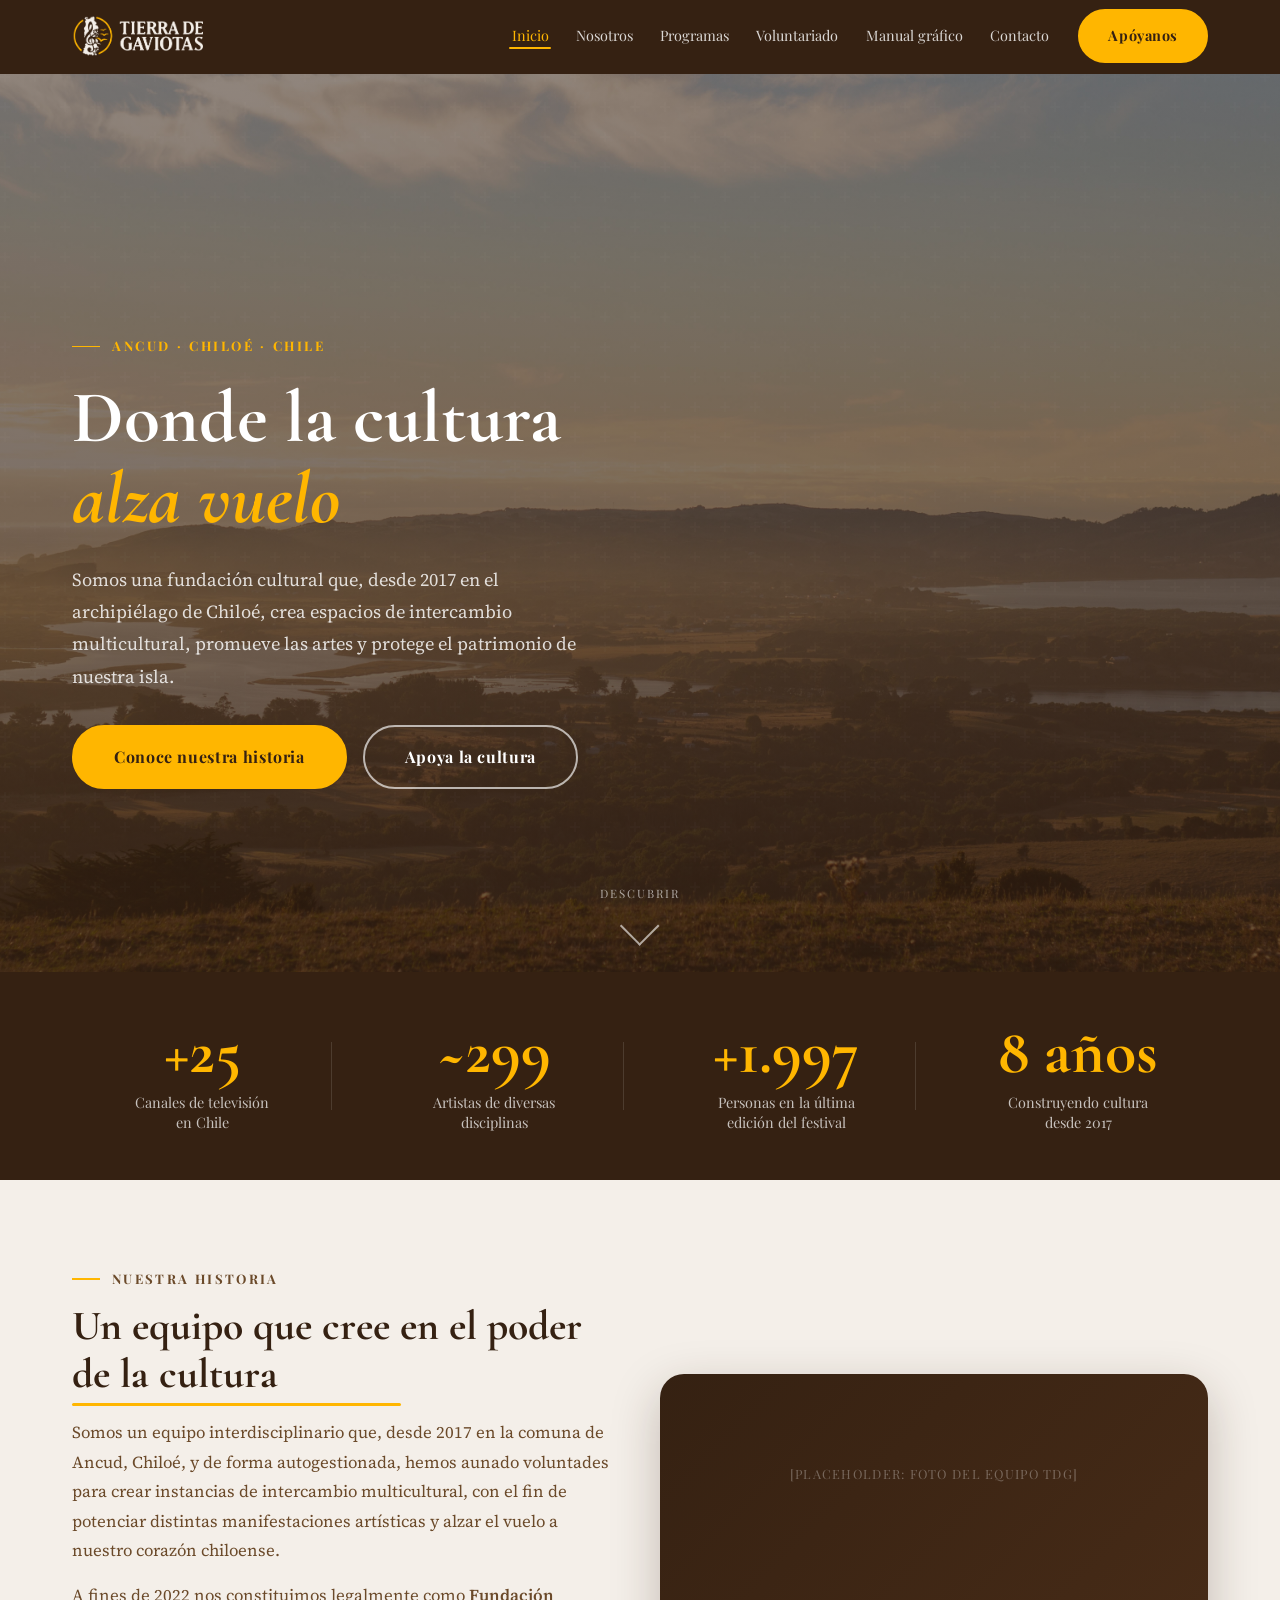
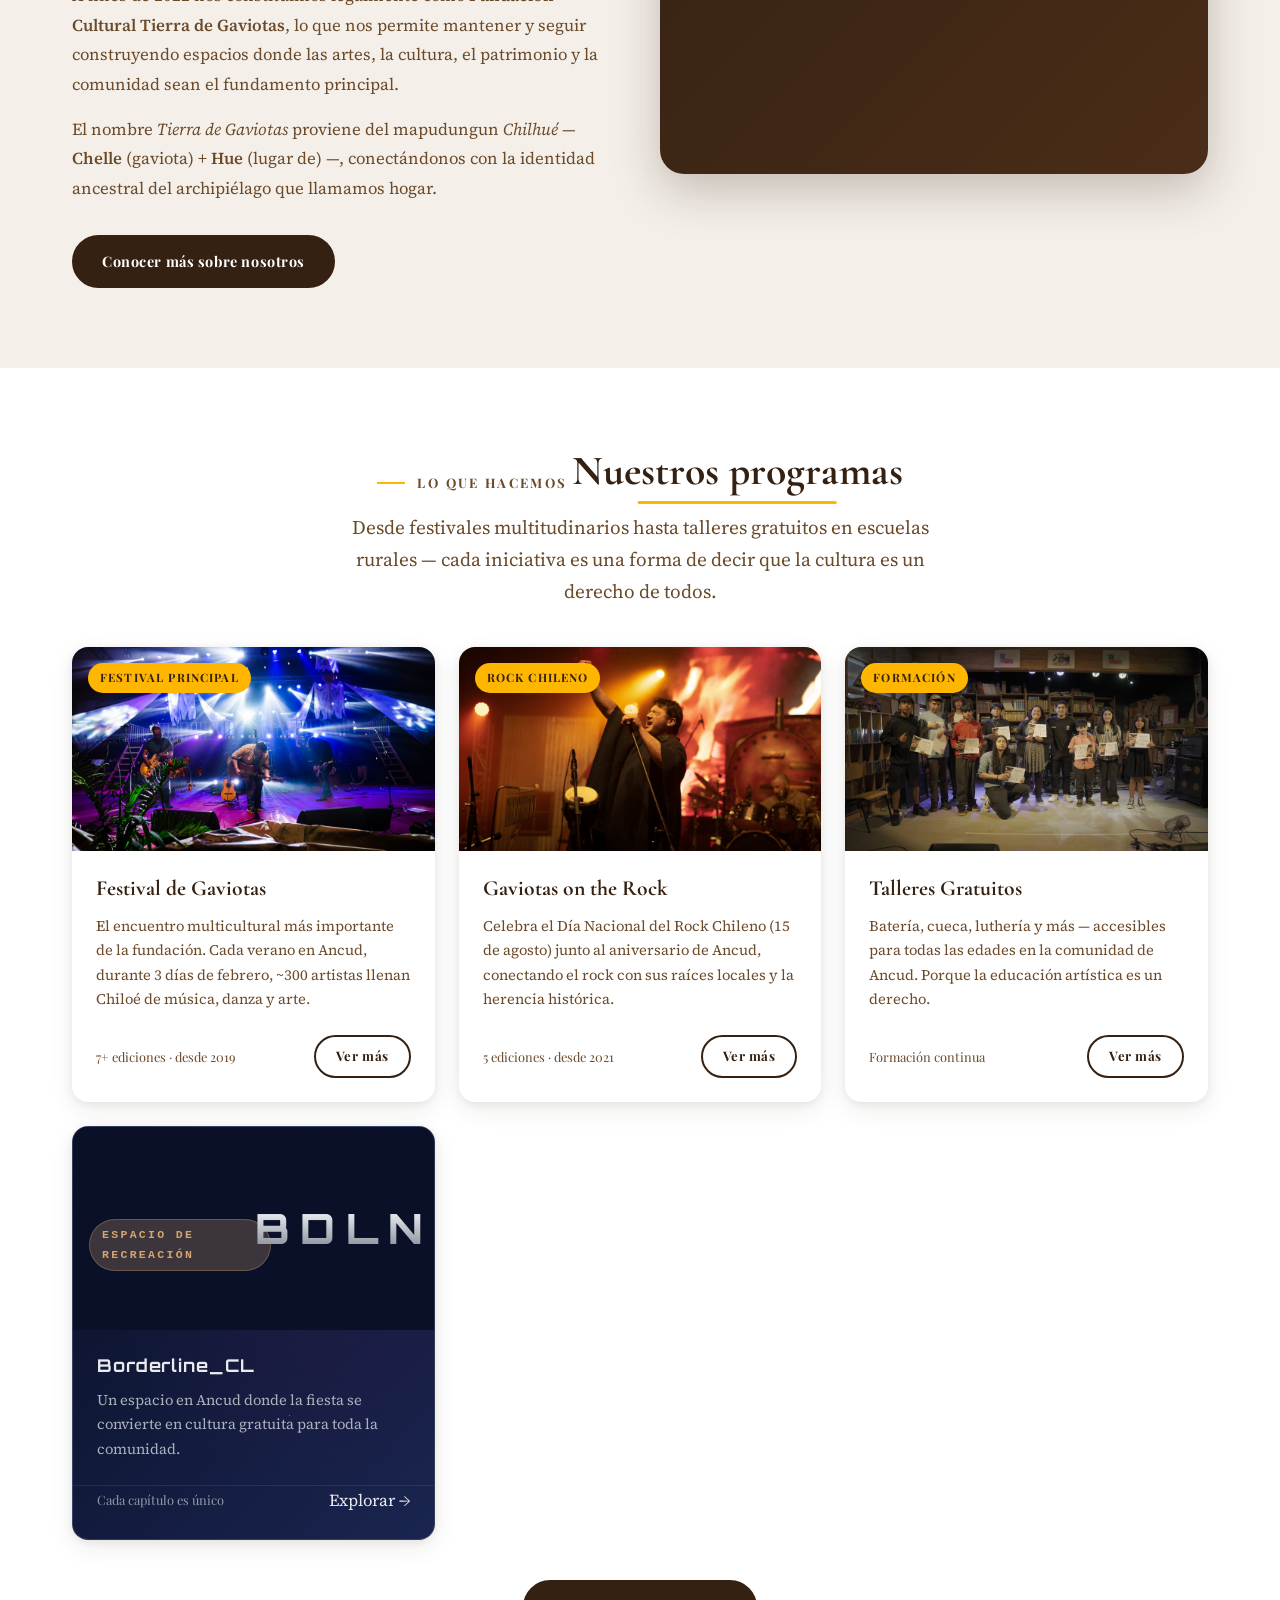
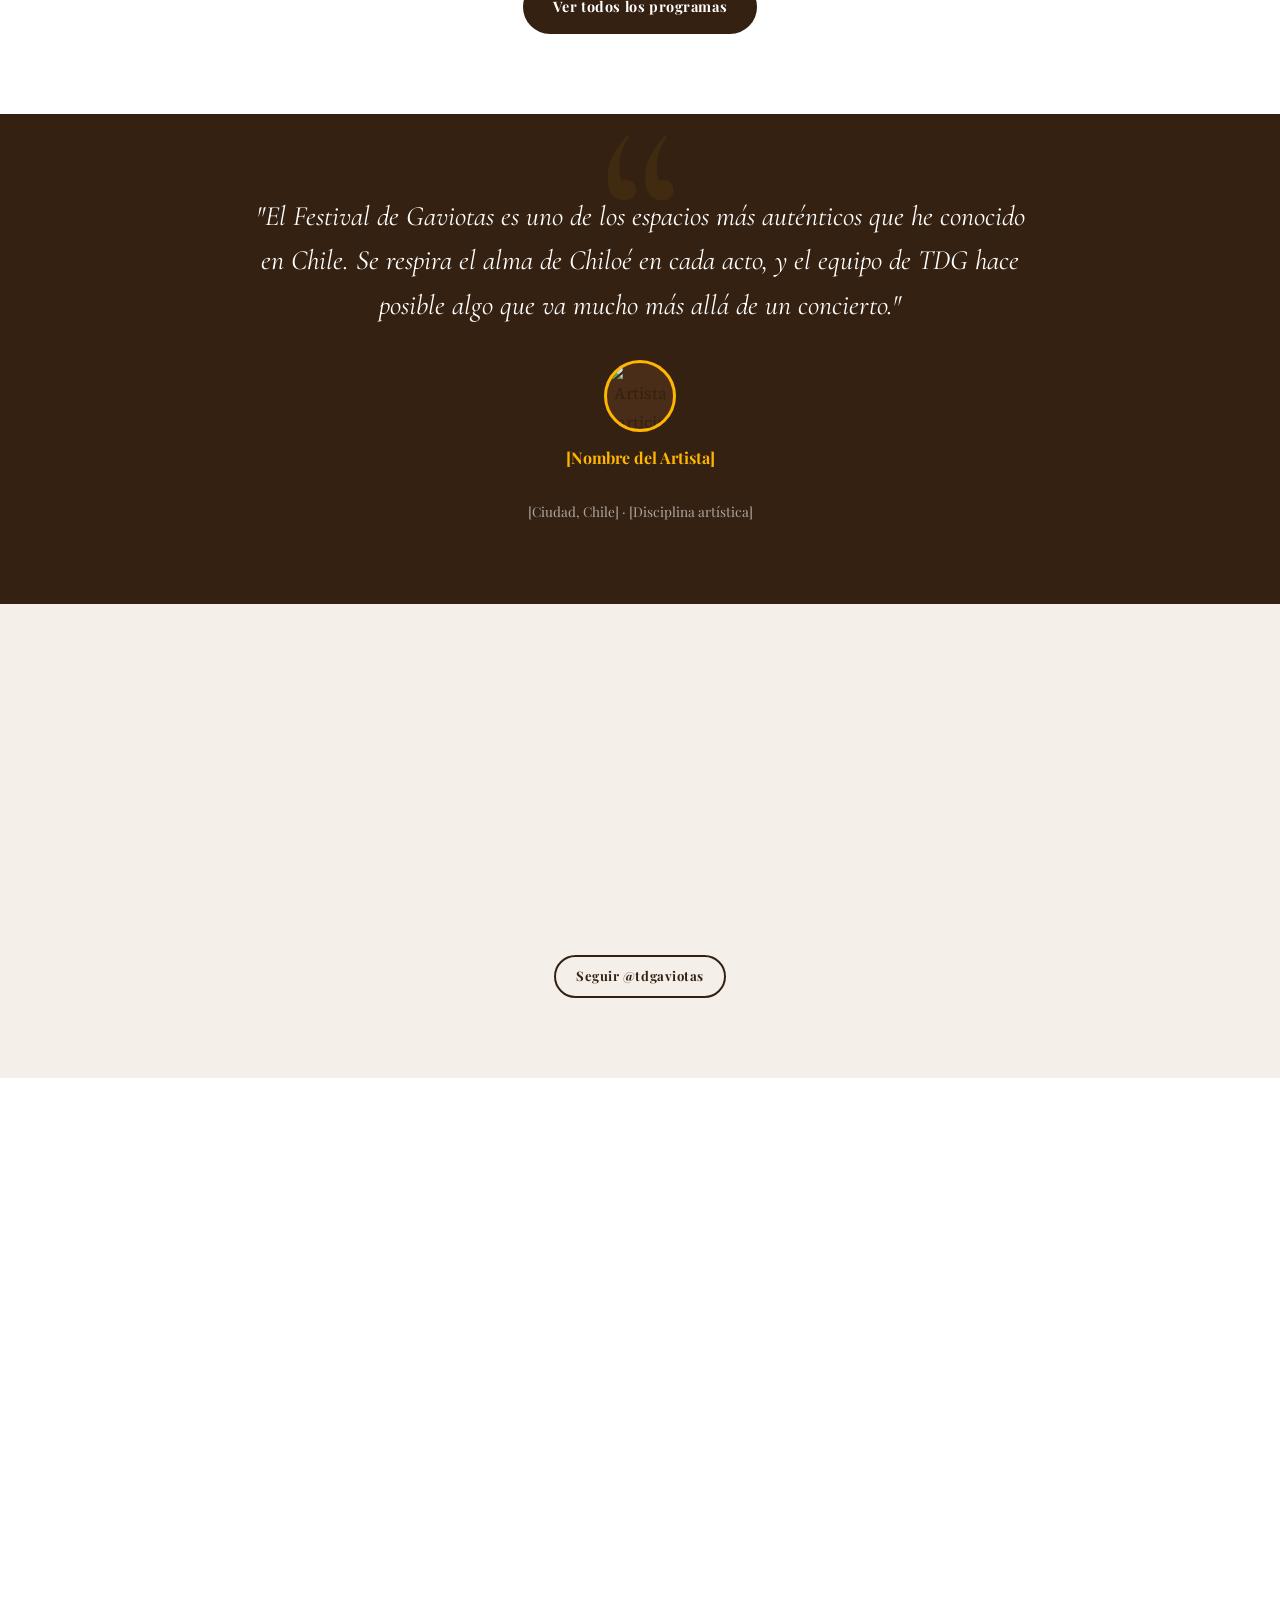
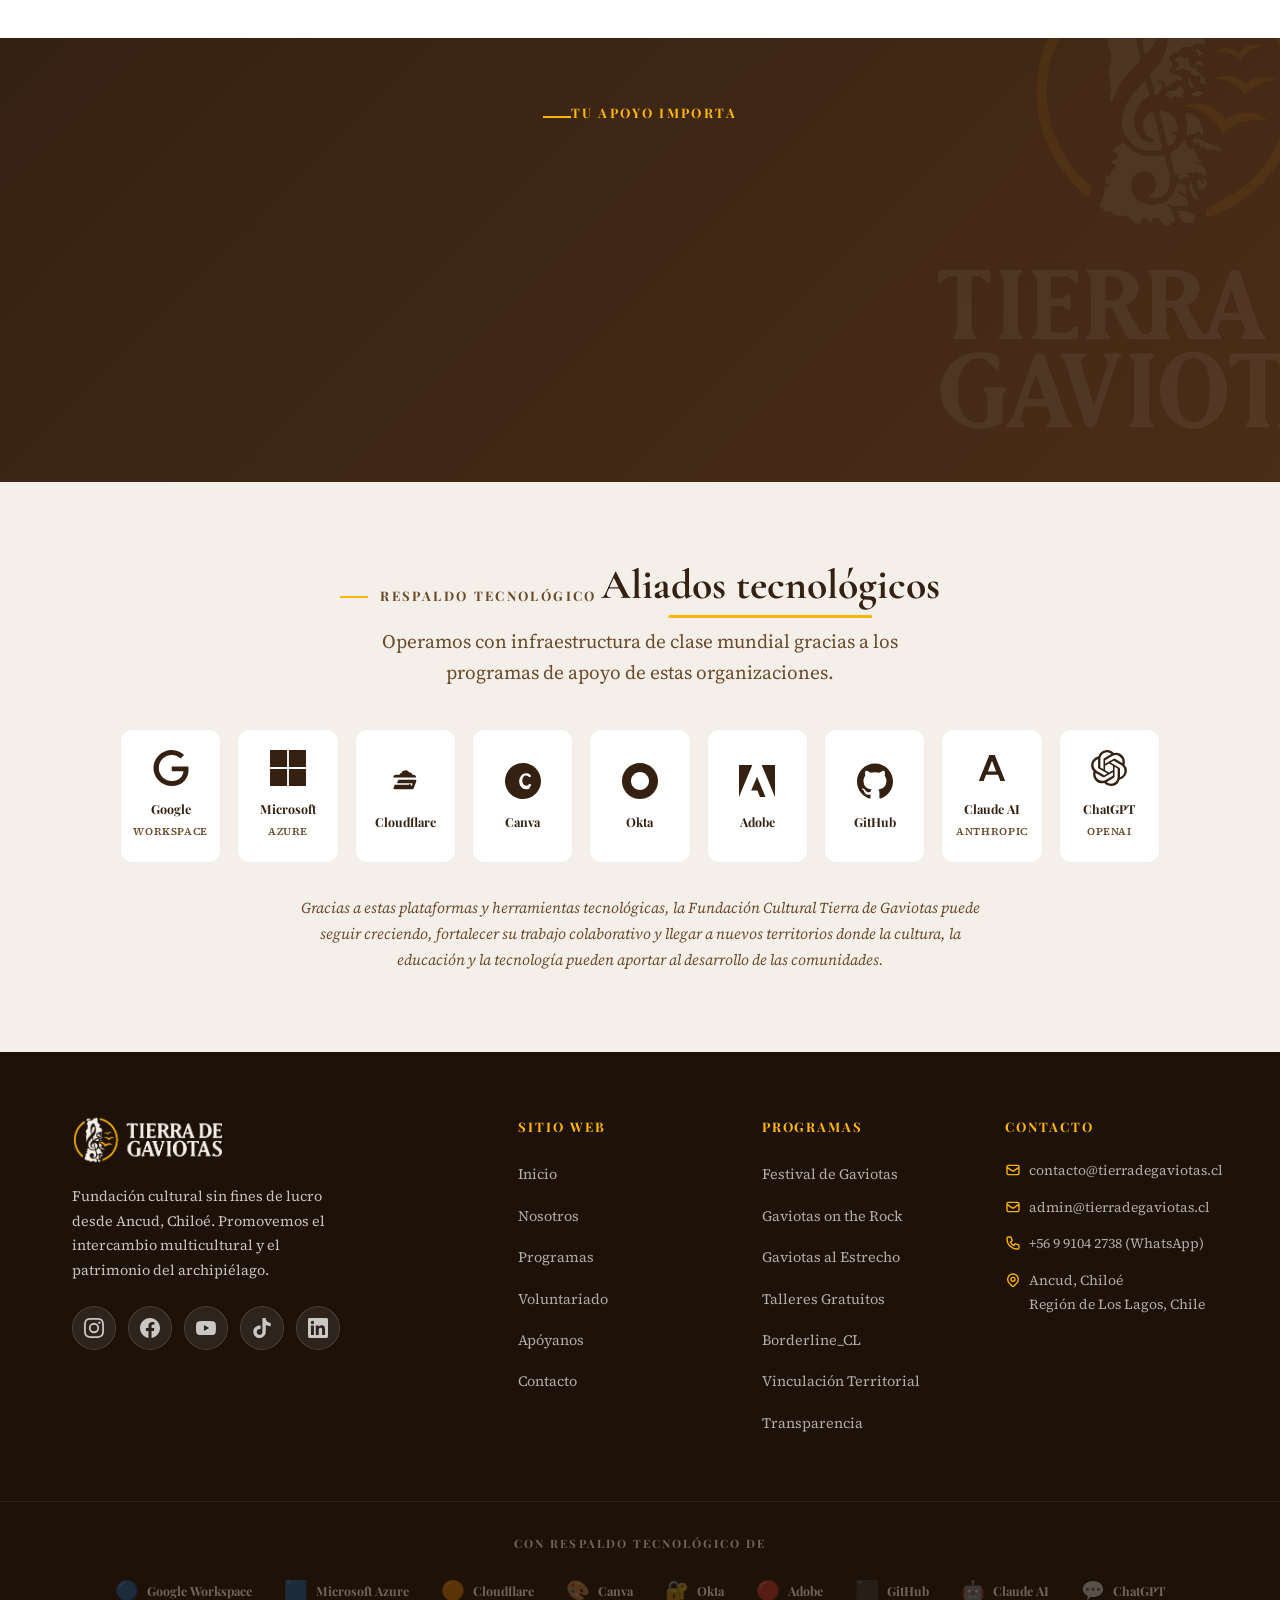
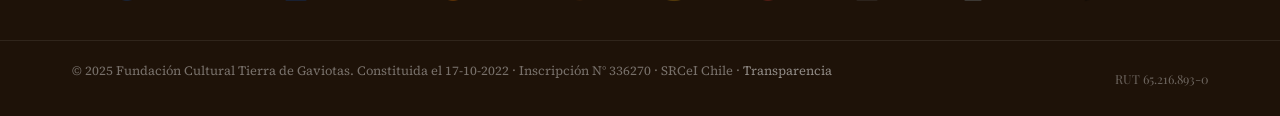
==== commit d1b15a33: "updated" ====
--- a/index.html
+++ b/index.html
@@ -1,4 +1,4 @@
-<!DOCTYPE html>
+﻿<!DOCTYPE html>
 <html lang="es">
 <head>
   <meta charset="UTF-8">
@@ -95,12 +95,11 @@
   <header class="navbar" id="navbar" role="banner">
     <div class="container navbar__inner">
       <a href="index.html" class="navbar__logo" aria-label="Fundación Cultural Tierra de Gaviotas — Inicio">
-        <img src="images/logo/TDG_1_Horizontal_-_Para_fondo_oscuro.png"
+        <img src="images/logo/tdg1.png"
              alt="Tierra de Gaviotas"
              class="navbar__logo-img"
              width="200" height="55"
-             onerror="this.style.display='none';this.nextElementSibling.style.display='block'">
-        <span class="navbar__logo-fallback" style="display:none">Tierra de <span>Gaviotas</span></span>
+             loading="eager">
       </a>
 
       <button class="navbar__hamburger"
@@ -319,7 +318,7 @@
 
           <!-- Borderline_CL — CAMBIO 5 -->
           <article class="card-programa card-programa--borderline reveal reveal-delay-3">
-            <div class="card-programa__img" style="background: var(--bdln-space-deep, #0A1028); min-height: 160px; display: flex; align-items: center; justify-content: center;">
+            <div class="card-programa__img card-programa__img--bdln">
               <span class="card-programa__tag">Espacio de recreación</span>
               <span class="bdln-logo-text">BDLN</span>
             </div>
@@ -338,7 +337,7 @@
 
         </div>
 
-        <div class="text-center" style="margin-top: 2.5rem;">
+        <div class="text-center text-center-mt">
           <a href="programas.html" class="btn btn--cafe">Ver todos los programas</a>
         </div>
       </div>
@@ -382,7 +381,7 @@
           <h2 id="ev-title" class="heading-line heading-line--center">Próximos eventos</h2>
         </header>
 
-        <div class="grid" style="max-width: 700px; margin-inline: auto;">
+        <div class="grid grid--narrow">
           <!-- [PLACEHOLDER: Agregar eventos reales cuando se confirmen. Copiar el bloque article para cada evento] -->
           <article class="card-evento reveal">
             <div class="card-evento__fecha">
@@ -402,10 +401,10 @@
           </article>
         </div>
 
-        <p class="text-center text-suave reveal" style="margin-top: 1.5rem; font-size: 0.9rem;">
+        <p class="text-center text-suave reveal text-suave-mt">
           Síguenos en redes sociales para estar al tanto de todos los eventos.
         </p>
-        <div class="text-center" style="margin-top: 1rem;">
+        <div class="text-center">
           <a href="https://instagram.com/tdgaviotas" target="_blank" rel="noopener noreferrer"
              class="btn btn--outline btn--sm">
             Seguir @tdgaviotas
@@ -447,7 +446,7 @@
     <!-- ───── 8. DONACIONES ───── -->
     <section class="cta-banner" id="donaciones-home" aria-labelledby="don-title">
       <div class="container">
-        <span class="label" style="display: block; text-align: center; margin-bottom: 1rem;">Tu apoyo importa</span>
+        <span class="label label--block">Tu apoyo importa</span>
         <h2 id="don-title" class="reveal">
           Cada aporte es una gaviota que alza vuelo
         </h2>
@@ -565,12 +564,10 @@
         <!-- Columna marca -->
         <div>
           <a href="index.html" aria-label="Fundación Cultural Tierra de Gaviotas — Inicio">
-            <img src="images/logo/TDG_1_Horizontal_-_Para_fondo_oscuro.png"
+            <img src="images/logo/tdg1.png"
                  alt="Tierra de Gaviotas"
                  class="footer__brand-logo"
-                 loading="lazy"
-                 onerror="this.style.display='none';this.nextElementSibling.style.display='block'">
-            <span class="footer__brand-logo-fallback" style="display:none">Tierra de Gaviotas</span>
+                 loading="lazy">
           </a>
           <p class="footer__tagline">
             Fundación cultural sin fines de lucro desde Ancud, Chiloé.
--- a/css/components.css
+++ b/css/components.css
@@ -1532,6 +1532,7 @@
 }
 
 .footer__brand-logo-fallback {
+  display: none; /* oculto por CSS — fallback solo si img usa onerror (eliminado por CSP) */
   font-family: var(--font-titulo);
   font-size: 1.2rem;
   font-weight: 700;
--- a/css/components-v2.css
+++ b/css/components-v2.css
@@ -1178,9 +1178,9 @@
    --------------------------------------------------------------- */
 .bdln-logo-text {
   font-family: 'Orbitron', 'Space Grotesk', sans-serif;
-  font-size: 2.2rem;
+  font-size: 2.6rem;
   font-weight: 800;
-  letter-spacing: 0.05em;
+  letter-spacing: 0.25em;
   background: linear-gradient(180deg, #F5F7FA 0%, #C8CDD4 40%, #8A8E96 100%);
   -webkit-background-clip: text;
   background-clip: text;
@@ -1575,3 +1575,334 @@
   opacity: 0.7;
   border-style: dashed;
 }
+
+
+/* ---------------------------------------------------------------
+   PAGE HERO — fondos por página
+   (background-image en CSS evita inline style= bloqueado por CSP)
+   --------------------------------------------------------------- */
+.page-hero--contacto       { background-image: url('../images/hero/hero-contacto.jpg'); }
+.page-hero--donaciones     { background-image: url('../images/hero/hero-donaciones.jpg'); }
+.page-hero--manual-grafico { background-image: url('../images/hero/hero-manual-grafico.jpg'); }
+.page-hero--nosotros       { background-image: url('../images/hero/hero-nosotros.jpg'); }
+.page-hero--programas      { background-image: url('../images/hero/hero-programas.jpg'); }
+.page-hero--voluntariado   { background-image: url('../images/hero/hero-voluntariado.jpg'); }
+
+
+/* ---------------------------------------------------------------
+   NOTICIAS — proximmamente + seccion desactivada
+   (mueve inline styles a clases para cumplir CSP sin unsafe-inline)
+   --------------------------------------------------------------- */
+.noticias-proximamente          { min-height: 60vh; display: flex; align-items: center; }
+.noticias-proximamente__inner   { text-align: center; max-width: 600px; margin-inline: auto; }
+.noticias-proximamente__label   { display: block; margin-bottom: var(--sp-4); }
+.noticias-proximamente__heading { font-size: clamp(2rem, 5vw, 3rem); color: var(--color-cafe); margin-bottom: var(--sp-4); }
+.noticias-proximamente__text    { font-size: 1.1rem; color: var(--color-cafe-claro); line-height: 1.7; margin-bottom: var(--sp-6); }
+.noticias-proximamente__actions { display: flex; gap: 1rem; justify-content: center; flex-wrap: wrap; margin-bottom: var(--sp-8); }
+
+.noticias-desactivada           { display: none !important; }
+.noticias-final-box             { margin-top: 3rem; padding: 2rem; background: var(--color-blanco); border-radius: var(--radius-lg); }
+.noticias-final-box__text       { color: var(--color-cafe-claro); margin-bottom: 1rem; }
+.noticias-final-box__links      { display: flex; gap: 1rem; justify-content: center; flex-wrap: wrap; }
+
+
+/* ---------------------------------------------------------------
+   VOLUNTARIADO — fondos por area (mueve inline styles a clases CSP-safe)
+   --------------------------------------------------------------- */
+.vol-bg--comunicaciones            { background-image: url('../images/voluntariado/comunicaciones.jpg'); }
+.vol-bg--diseno                    { background-image: url('../images/voluntariado/diseno.jpg'); }
+.vol-bg--gestion-cultural          { background-image: url('../images/voluntariado/gestion-cultural.jpg'); }
+.vol-bg--relaciones-internacionales{ background-image: url('../images/voluntariado/relaciones-internacionales.jpg'); }
+.vol-bg--desarrollo-web            { background-image: url('../images/voluntariado/desarrollo-web.jpg'); }
+.vol-bg--fotografia                { background-image: url('../images/voluntariado/fotografia.jpg'); }
+.vol-bg--musica                    { background-image: url('../images/voluntariado/musica.jpg'); }
+.vol-bg--gastronomia               { background-image: url('../images/voluntariado/gastronomia.jpg'); }
+.vol-bg--comunidades               { background-image: url('../images/voluntariado/comunidades.jpg'); }
+.vol-bg--traduccion                { background-image: url('../images/voluntariado/traduccion.jpg'); }
+
+
+/* ---------------------------------------------------------------
+   UTILIDADES CSP-SAFE
+   --------------------------------------------------------------- */
+/* Reemplaza style="display:none" — no requiere unsafe-inline */
+.u-hidden { display: none !important; }
+
+/* Franjas de color historico (Manual Grafico — paleta Trova 2018) */
+.color-stripe-row {
+  display: flex;
+  width: 100%;
+  height: 100%;
+  min-height: 180px;
+  border-radius: 8px;
+  overflow: hidden;
+}
+.color-stripe { flex: 1; }
+.color-stripe--bordered { border-left: 1px solid rgba(53,33,18,0.1); }
+
+/* ---------------------------------------------------------------
+   MANUAL GRAFICO — seccion uso de logos (Normas basicas)
+   --------------------------------------------------------------- */
+.uso-card                { text-align: center; padding: 1.5rem; }
+.uso-card__icon          { font-size: 2.5rem; margin-bottom: 1rem; }
+.uso-card__title         { color: var(--color-ambar); font-size: 1rem; margin-bottom: 0.5rem; }
+.uso-card__text          { color: rgba(255,255,255,0.65); font-size: 0.88rem; line-height: 1.6; }
+
+/* Links con color ambar sobre fondos oscuros */
+.link-ambar              { color: var(--color-ambar); }
+
+/* Tipo-fuente variant: historico/italic */
+.manual-identidad__tipo-fuente--historico {
+  color: var(--color-cafe-claro);
+  font-style: italic;
+}
+
+/* lead con max-width centrado */
+.lead--centered          { max-width: 640px; margin-inline: auto; }
+
+/* ---------------------------------------------------------------
+   UTILIDADES GENERALES ADICIONALES (CSP-safe)
+   --------------------------------------------------------------- */
+.label--block           { display: block; text-align: center; margin-bottom: 1rem; }
+.label--block-sm        { display: block; margin-bottom: var(--sp-4); }
+.text-cafe              { color: var(--color-cafe); }
+.text-cafe-claro        { color: var(--color-cafe-claro); }
+.text-ambar             { color: var(--color-ambar); }
+.img--sm-centered       { max-width: 180px; margin: auto; }
+.about-grid--top        { align-items: flex-start; }
+.overflow-x-auto        { overflow-x: auto; }
+.text-center-mt         { text-align: center; margin-top: 2.5rem; }
+
+/* ---------------------------------------------------------------
+   VOLUNTARIADO — components especificos
+   --------------------------------------------------------------- */
+.vol-highlight-box {
+  background: rgba(255,182,0,0.12);
+  border: 1px solid rgba(255,182,0,0.3);
+  border-radius: var(--radius-lg);
+  padding: 1.25rem 1.5rem;
+  margin-top: 1.5rem;
+}
+.vol-highlight-box__title {
+  font-weight: 700;
+  color: var(--color-cafe);
+  margin-bottom: 0.5rem;
+}
+.vol-highlight-box__text {
+  font-size: 0.92rem;
+  color: var(--color-cafe-claro);
+  margin: 0;
+}
+.proceso-card        { text-align: center; padding: 2rem 1.5rem; }
+.proceso-card__title { color: var(--color-blanco); font-size: 1.2rem; margin-bottom: 0.75rem; }
+.proceso-card__text  { color: rgba(255,255,255,0.72); font-size: 0.92rem; line-height: 1.65; }
+.lead--max600        { max-width: 600px; margin-inline: auto; margin-top: 3rem; }
+
+/* Icono SVG pequeno inline */
+.icon-sm { width: 16px; height: 16px; vertical-align: middle; }
+
+/* ---------------------------------------------------------------
+   INDEX — elementos especificos
+   --------------------------------------------------------------- */
+/* BDLN card image area */
+.card-programa__img--bdln {
+  background: var(--bdln-space-deep, #0A1028);
+  min-height: 160px;
+  display: flex;
+  align-items: center;
+  justify-content: center;
+}
+
+/* Grid centrado narrow */
+.grid--narrow { max-width: 700px; margin-inline: auto; }
+
+/* Texto suave con margin-top */
+.text-suave-mt { margin-top: 1.5rem; font-size: 0.9rem; }
+
+/* NOSOTROS — RUT note */
+.rut-note { margin-bottom: 2.5rem; font-size: 0.9rem; }
+
+/* ---------------------------------------------------------------
+   DONACIONES / CONTACTO — components especificos
+   --------------------------------------------------------------- */
+/* Tarjetas acreditacion (texto blanco, como uso-card pero titulo blanco) */
+.acred-card          { text-align: center; padding: 1.5rem; }
+.acred-card__icon    { font-size: 2.5rem; margin-bottom: 1rem; }
+.acred-card__title   { color: var(--color-blanco); font-size: 1rem; margin-bottom: 0.5rem; }
+.acred-card__text    { color: rgba(255,255,255,0.65); font-size: 0.88rem; }
+
+/* Notas de donacion */
+.donacion-cta        { text-align: center; margin-top: 2rem; }
+.donacion-cta__text  { color: var(--color-cafe-claro); font-size: 0.92rem; margin-bottom: 1rem; }
+.donacion-note       { margin-top: 1.5rem; font-size: 0.88rem; color: var(--color-cafe-claro); }
+
+/* Heading con margen inferior extra */
+.heading--mb2        { margin-bottom: 2rem; }
+
+/* Texto nota pequena */
+.text-note-sm        { font-size: 0.82rem; color: var(--color-cafe-claro); }
+
+/* Bloque con margin-top: 2.5rem */
+.block-mt            { margin-top: 2.5rem; }
+
+/* ---------------------------------------------------------------
+   PROGRAMAS — components especificos
+   --------------------------------------------------------------- */
+.ediciones-title    { font-size: 1.1rem; margin-bottom: 0.75rem; margin-top: 1.5rem; }
+.ediciones-list     { display: flex; flex-wrap: wrap; gap: 0.5rem; margin-bottom: 1.5rem; }
+
+.programa-cita      {
+  background: var(--color-crema);
+  border-radius: var(--radius-md);
+  padding: 1rem 1.25rem;
+  margin-top: 1rem;
+  border-left: 3px solid var(--color-ambar);
+}
+.programa-cita__text { font-style: italic; color: var(--color-cafe-claro); margin: 0; font-size: 0.95rem; }
+
+/* Talleres clinica — cards sobre fondo oscuro */
+.card-programa--dark {
+  background: rgba(255,255,255,0.05);
+  border: 1px solid rgba(255,182,0,0.2);
+}
+.card-programa__img--tall    { min-height: 180px; }
+.card-programa__title--white { color: var(--color-blanco); }
+.card-programa__desc--white  { color: rgba(255,255,255,0.75); }
+
+/* Alcance — lista con flechas */
+.alcance-list       { display: flex; flex-direction: column; gap: 0.75rem; }
+.alcance-list__item { display: flex; gap: 0.75rem; align-items: flex-start; }
+.alcance-arrow      { color: var(--color-ambar); font-size: 1.2rem; flex-shrink: 0; margin-top: 0.1rem; }
+
+/* Enfoque inclusivo box */
+.programa-enfoque   {
+  margin-top: 2rem;
+  background: var(--color-blanco);
+  border-radius: var(--radius-lg);
+  padding: 1.5rem;
+  box-shadow: var(--shadow-sm);
+}
+.label--mb-sm       { margin-bottom: 0.5rem; }
+
+/* SVG icons inline */
+.icon-xs            { width: 14px; height: 14px; vertical-align: middle; }
+.icon-placeholder   { width: 40px; height: 40px; opacity: 0.5; }
+
+
+/* ================================================================
+   ESTILOS MOVIDOS DE <style> INLINE A CSS EXTERNO
+   (cumplimiento CSP: style-src sin unsafe-inline)
+   ================================================================ */
+
+/* ---------------------------------------------------------------
+   NOTICIAS — estilos de la pagina (noticias.html)
+   --------------------------------------------------------------- */
+.noticias-featured {
+  background: var(--color-blanco);
+  border-radius: var(--radius-xl);
+  overflow: hidden;
+  box-shadow: var(--shadow-lg);
+  display: grid;
+  grid-template-columns: 1fr 1fr;
+  margin-bottom: var(--sp-10);
+}
+.noticias-featured__img {
+  background: linear-gradient(135deg, var(--color-cafe) 0%, var(--color-cafe-mid) 100%);
+  min-height: 340px;
+  overflow: hidden;
+}
+.noticias-featured__img img { width: 100%; height: 100%; object-fit: cover; }
+.noticias-featured__body {
+  padding: var(--sp-10);
+  display: flex; flex-direction: column; justify-content: center;
+}
+.noticias-featured__meta {
+  display: flex; gap: var(--sp-4); align-items: center;
+  font-size: 0.8rem; color: var(--color-cafe-claro); margin-bottom: var(--sp-4);
+}
+.noticias-featured__cat { color: var(--color-ambar); font-weight: 700; text-transform: uppercase; letter-spacing: 0.08em; }
+.noticias-featured__title { font-size: clamp(1.4rem, 3vw, 2rem); font-weight: 700; color: var(--color-cafe); line-height: 1.25; margin-bottom: var(--sp-4); }
+.noticias-featured__excerpt { color: var(--color-cafe-claro); line-height: 1.7; margin-bottom: var(--sp-6); }
+@media (max-width: 767px) {
+  .noticias-featured { grid-template-columns: 1fr; }
+  .noticias-featured__img { min-height: 220px; }
+  .noticias-featured__body { padding: var(--sp-6); }
+}
+.instrucciones-box {
+  background: linear-gradient(135deg, rgba(255,182,0,0.08), rgba(255,182,0,0.04));
+  border: 2px dashed rgba(255,182,0,0.35);
+  border-radius: var(--radius-lg);
+  padding: var(--sp-6) var(--sp-8);
+  margin-bottom: var(--sp-8);
+}
+.instrucciones-box__title { font-size: 0.82rem; font-weight: 700; letter-spacing: 0.12em; text-transform: uppercase; color: var(--color-ambar); margin-bottom: var(--sp-3); }
+.instrucciones-box p { font-size: 0.9rem; color: var(--color-cafe-claro); }
+.instrucciones-box code { background: rgba(53,33,18,0.08); border-radius: 4px; padding: 0.1em 0.4em; font-size: 0.85em; color: var(--color-cafe); }
+
+
+/* ---------------------------------------------------------------
+   DONACIONES — estilos de la pagina (donaciones.html)
+   --------------------------------------------------------------- */
+.impacto-grid {
+  display: grid;
+  grid-template-columns: repeat(auto-fit, minmax(220px, 1fr));
+  gap: var(--sp-5);
+  margin-top: var(--sp-8);
+}
+.impacto-item {
+  background: var(--color-blanco);
+  border-radius: var(--radius-lg);
+  padding: var(--sp-6);
+  text-align: center;
+  box-shadow: var(--shadow-card);
+  border-top: 3px solid var(--color-ambar);
+}
+.impacto-item__monto { font-size: 1.75rem; font-weight: 700; color: var(--color-ambar); margin-bottom: var(--sp-2); }
+.impacto-item__desc  { font-size: 0.9rem; color: var(--color-cafe-claro); line-height: 1.6; }
+.por-que-grid { display: grid; grid-template-columns: repeat(auto-fit, minmax(240px, 1fr)); gap: var(--sp-6); }
+.por-que-item { display: flex; flex-direction: column; gap: var(--sp-3); }
+.por-que-item__icon { font-size: 2.5rem; }
+.por-que-item h3    { font-size: 1.15rem; }
+.por-que-item p     { font-size: 0.92rem; color: var(--color-cafe-claro); }
+.banco-box {
+  background: var(--color-crema);
+  border: 2px solid var(--color-crema-dark);
+  border-radius: var(--radius-lg);
+  padding: var(--sp-6) var(--sp-8);
+}
+.banco-dato {
+  display: flex; justify-content: space-between; align-items: center;
+  padding: var(--sp-3) 0;
+  border-bottom: 1px solid var(--color-crema-dark);
+  gap: var(--sp-4);
+}
+.banco-dato:last-child { border-bottom: none; }
+.banco-dato__label { font-size: 0.82rem; font-weight: 700; color: var(--color-cafe-claro); text-transform: uppercase; letter-spacing: 0.06em; flex-shrink: 0; }
+.banco-dato__valor { font-size: 0.95rem; font-weight: 700; color: var(--color-cafe); text-align: right; }
+.banco-dato__copy  {
+  background: none; border: 1px solid var(--color-crema-dark);
+  border-radius: var(--radius-sm); padding: 0.3rem 0.7rem;
+  font-size: 0.75rem; font-weight: 700; color: var(--color-cafe-claro);
+  cursor: pointer; transition: all var(--t-fast); flex-shrink: 0;
+}
+.banco-dato__copy:hover { background: var(--color-ambar); border-color: var(--color-ambar); color: var(--color-cafe); }
+@media (max-width: 480px) { .banco-dato { flex-wrap: wrap; } }
+
+
+/* ---------------------------------------------------------------
+   CONTACTO — estilos de la pagina (contacto.html)
+   --------------------------------------------------------------- */
+.contact-layout { display: grid; grid-template-columns: 1fr 1fr; gap: var(--sp-10); align-items: start; }
+@media (max-width: 767px) { .contact-layout { grid-template-columns: 1fr; } }
+.directorio-tabla { width: 100%; border-collapse: collapse; font-size: 0.9rem; }
+.directorio-tabla th { font-size: 0.78rem; font-weight: 700; letter-spacing: 0.1em; text-transform: uppercase; color: var(--color-ambar); text-align: left; padding: var(--sp-3) var(--sp-4); border-bottom: 2px solid rgba(255,255,255,0.1); }
+.directorio-tabla td { padding: var(--sp-4); color: rgba(255,255,255,0.78); border-bottom: 1px solid rgba(255,255,255,0.06); vertical-align: middle; }
+.directorio-tabla tr:last-child td { border-bottom: none; }
+.directorio-tabla td:first-child { font-weight: 700; color: rgba(255,255,255,0.55); font-size: 0.8rem; white-space: nowrap; }
+.directorio-tabla td:nth-child(2) { font-weight: 600; color: var(--color-blanco); }
+.directorio-tabla a { color: var(--color-ambar); transition: opacity var(--t-fast); }
+.directorio-tabla a:hover { opacity: 0.75; }
+@media (max-width: 600px) {
+  .directorio-tabla thead { display: none; }
+  .directorio-tabla tr  { display: block; border-bottom: 1px solid rgba(255,255,255,0.08); padding: var(--sp-4) 0; }
+  .directorio-tabla td  { display: block; border: none; padding: 0.25rem var(--sp-4); }
+}
